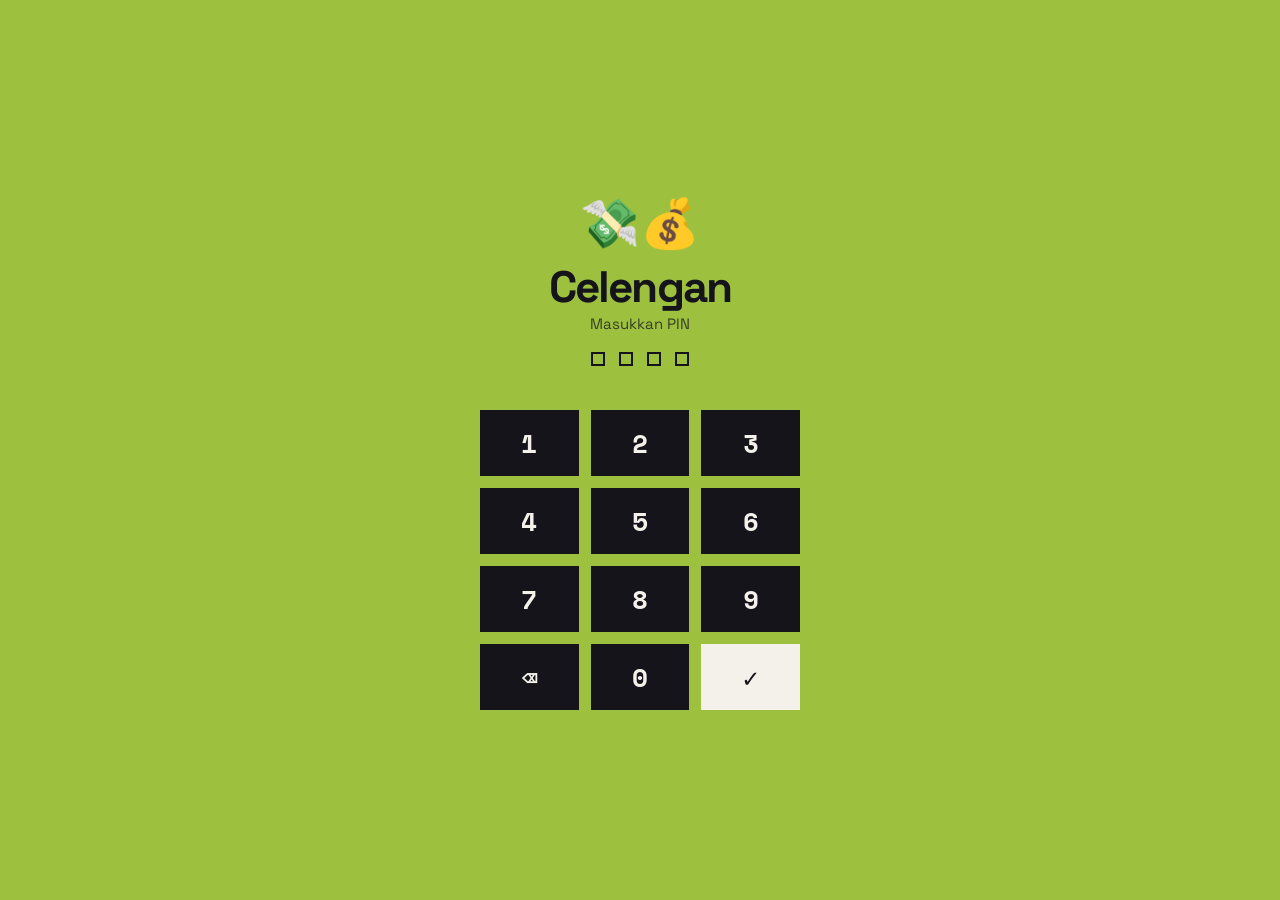
==== index.html @ 669977cd "Update API URL in index.html" ====
<!DOCTYPE html>
<html lang="id">
<head>
<meta charset="utf-8">
<meta name="viewport" content="width=device-width,initial-scale=1,viewport-fit=cover">
<meta name="theme-color" content="#9dc03f">
<meta name="mobile-web-app-capable" content="yes">
<meta name="apple-mobile-web-app-capable" content="yes">
<meta name="apple-mobile-web-app-status-bar-style" content="black">
<meta name="apple-mobile-web-app-title" content="Celengan">
<link rel="manifest" href="manifest.json">
<link rel="icon" href="icon-192.png">
<link rel="apple-touch-icon" href="icon-192.png">
<title>Celengan</title>
<style>
:root{--bg:#000;--c:#1c1c1e;--c2:#2c2c2e;--g:#0bc78d;--gd:#06935f;--y:#ffd60a;--t:#f5f5f7;--m:#98989f;--r:#ff453a;--l:#2c2c2e;color-scheme:dark;--ease:cubic-bezier(.32,.72,0,1);--spring:cubic-bezier(.34,1.56,.64,1)}
*{box-sizing:border-box;-webkit-tap-highlight-color:transparent}[hidden]{display:none!important}
html{-webkit-text-size-adjust:100%}
body{margin:0;background:radial-gradient(120% 50% at 50% -8%,#0d2a23 0,#000 62%) fixed,#000;color:var(--t);font:15px/1.4 -apple-system,BlinkMacSystemFont,"SF Pro Text",system-ui,sans-serif;font-variant-numeric:tabular-nums;-webkit-font-smoothing:antialiased;padding-bottom:calc(90px + env(safe-area-inset-bottom));overscroll-behavior-y:none}
button,select,input{touch-action:manipulation}
.w{max-width:520px;margin:auto;padding:16px;padding-top:calc(16px + env(safe-area-inset-top))}
h1{font-size:34px;font-weight:800;letter-spacing:-.02em;margin:2px 0 12px}h3{margin:18px 0 10px}
.mt{color:var(--m)}.in{color:var(--g)}.out{color:var(--r)}.warn{color:var(--y)}
.rw{display:flex;justify-content:space-between;align-items:center;gap:10px}
.chips{display:flex;gap:10px;overflow-x:auto;margin:0 -16px 14px;padding:0 16px;scrollbar-width:none}
.chips::-webkit-scrollbar{display:none}
.chip{flex:none;background:var(--c);color:var(--m);border-radius:99px;padding:8px 16px;border:0;font:inherit;font-size:14px;min-height:40px}
.chip.on{background:var(--g);color:#fff;font-weight:700}
.hero{background:linear-gradient(145deg,#12d9a0,#079a73 55%,#056a52);border-radius:28px;padding:22px;margin-bottom:14px;box-shadow:0 14px 32px #0bc78d30,inset 0 1px 0 #ffffff40;position:relative;overflow:hidden}
.hero:before{content:"";position:absolute;right:-50px;top:-70px;width:200px;height:200px;border-radius:50%;background:#ffffff1c}
.hero>*{position:relative}
.hero small{opacity:.85}.big{font-size:clamp(26px,8vw,36px);letter-spacing:-.02em;font-weight:800;margin:4px 0 16px;display:flex;justify-content:space-between;align-items:center;gap:8px;min-width:0}
.eye{background:#ffffff26;border:0;border-radius:12px;padding:6px 10px;font-size:16px;min-height:36px}
.pp{display:flex;gap:10px}.pp div{flex:1;background:#00000028;-webkit-backdrop-filter:blur(8px);backdrop-filter:blur(8px);border-radius:18px;padding:12px}.pp b{display:block;font-size:17px}.pp small{font-weight:600}
.card{background:var(--c);border-radius:22px;padding:16px;margin-bottom:14px;box-shadow:inset 0 1px 0 #ffffff0d}
.empty{text-align:center;padding:36px 16px}
.day{color:var(--m);font-size:12px;font-weight:600;text-transform:uppercase;letter-spacing:.06em;margin:22px 6px 8px}
.it{display:flex;align-items:center;gap:12px;padding:10px 0}
.it .g{flex:1;min-width:0}.it small{color:var(--m);display:block}
.it small.in{color:var(--g)}.it small.out{color:var(--r)}.it small.warn{color:var(--y)}
.ic{width:40px;height:40px;border-radius:12px;display:grid;place-items:center;font-size:20px;flex:none;object-fit:cover;font-weight:700}
.pie{width:180px;height:180px;border-radius:50%;margin:16px auto;position:relative}
.pie:after{content:"";position:absolute;inset:36px;background:var(--c);border-radius:50%}
.dot{width:12px;height:12px;border-radius:4px;flex:none}
.bars{display:flex;gap:8px;height:120px;margin-top:12px}
.bars div{flex:1;height:100%;display:flex;flex-direction:column;justify-content:flex-end;align-items:center}
.bars i{width:100%;background:var(--r);border-radius:8px 8px 3px 3px;min-height:3px}.bars small{color:var(--m);font-size:11px;margin-top:4px}
nav{position:fixed;bottom:0;left:0;right:0;width:100%;background:#1c1c1ecc;-webkit-backdrop-filter:saturate(180%) blur(24px);backdrop-filter:saturate(180%) blur(24px);display:flex;gap:4px;padding:8px max(8px,env(safe-area-inset-right)) calc(8px + env(safe-area-inset-bottom)) max(8px,env(safe-area-inset-left));border-top:.5px solid #ffffff1f;z-index:5}
nav button{flex:1;min-width:0;background:none;border:0;color:var(--m);padding:8px 0;font:inherit;font-size:10.5px;font-weight:500;border-radius:14px;min-height:48px}
nav span{display:block;font-size:20px}nav .on{color:var(--g);font-weight:700}
.fab{position:fixed;right:18px;bottom:calc(92px + env(safe-area-inset-bottom));width:58px;height:58px;border-radius:50%;border:0;background:linear-gradient(145deg,#12d9a0,#0bc78d);color:#fff;font-size:34px;font-weight:300;box-shadow:0 10px 24px #0bc78d55;z-index:4}
.md{position:fixed;inset:0;background:var(--bg);z-index:9;overflow:auto;overscroll-behavior:contain;transform:translateY(100%);visibility:hidden;transition:transform .38s var(--ease),visibility 0s linear .38s}.md.o{transform:none;visibility:visible;transition:transform .38s var(--ease),visibility 0s}
#mb{width:100%;max-width:520px;margin:auto;padding-bottom:calc(30px + env(safe-area-inset-bottom))}
.mh{background:linear-gradient(160deg,#12d9a0,#079a73 60%,#056a52);border-radius:0 0 28px 28px;padding:calc(14px + env(safe-area-inset-top)) 16px 18px;color:#fff}
.mh .tt{font-size:18px;font-weight:700}.mh .x{color:#fff;font-size:22px}
.seg{display:flex;background:#00000040;border-radius:12px;padding:3px;margin:12px 0}
.seg button{flex:1;border:0;background:none;color:#ffffffcc;padding:8px 4px;border-radius:10px;font:inherit;font-size:14px;min-height:38px}.seg .on{background:#fff;color:#067a5b;font-weight:700;box-shadow:0 2px 6px #0003}
.amt{width:100%;background:none;border:0;color:#fff;font-size:40px;font-weight:700;outline:0;padding:0}.amt::placeholder{color:#ffffff80}
.fr{display:flex;align-items:center;justify-content:space-between;gap:12px;padding:14px 0;border-bottom:.5px solid #ffffff1f;min-height:52px}.fr>span{color:var(--m)}
.fr select,.fr input{background:none;border:0;color:var(--t);font:inherit;font-size:16px;text-align:right;max-width:68%;min-width:0;outline:0}
.fr select option,.fr select optgroup{background:var(--c);color:var(--t)}
.lb{color:var(--m);margin:16px 0 8px}
.cg{display:flex;flex-wrap:wrap;gap:8px}
.ch{background:var(--c2);color:var(--t);border:1.5px solid transparent;border-radius:14px;padding:9px 12px;font:inherit;min-height:44px}.ch.on{border-color:var(--g);color:var(--g)}
.sv{width:100%;margin-top:24px;background:linear-gradient(145deg,#12d9a0,#0bc78d);color:#fff;border:0;border-radius:14px;padding:15px;font:inherit;font-weight:700;min-height:50px;box-shadow:0 6px 16px #0bc78d33}
.sv:disabled{opacity:.6}
.x{background:none;border:0;color:var(--r);font:inherit;padding:6px;min-height:36px}
.stk{display:flex;height:8px;border-radius:99px;overflow:hidden;background:var(--c2);margin:10px 0}.stk i{display:block;height:100%}
button:focus-visible,select:focus-visible,input:focus-visible{outline:2px solid var(--g);outline-offset:2px}
.sw{position:relative;width:48px;height:28px;flex:none;display:inline-block}
.sw input{position:absolute;inset:-8px;opacity:0;width:calc(100% + 16px);height:calc(100% + 16px);margin:0;z-index:1;cursor:pointer;max-width:none}
.sw i{position:absolute;inset:0;background:#4a4a4a;border-radius:99px;transition:.2s}
.sw i:after{content:"";position:absolute;left:3px;top:3px;width:22px;height:22px;border-radius:50%;background:#fff;transition:.2s}
.sw input:checked+i{background:#34c759}.sw input:checked+i:after{transform:translateX(20px)}
.lk{position:fixed;inset:0;background:var(--bg);z-index:20;display:flex;align-items:center;justify-content:center;padding:calc(20px + env(safe-area-inset-top)) 20px calc(20px + env(safe-area-inset-bottom));overflow:auto}
.lkb{width:100%;max-width:320px;text-align:center}
.lkb h1{margin:8px 0 4px}.lkb .lg{font-size:48px}
.dots{display:flex;gap:14px;justify-content:center;margin:18px 0 8px;height:16px}
.dots i{width:14px;height:14px;border-radius:50%;border:2px solid var(--m)}.dots i.f{background:var(--g);border-color:var(--g)}
.kp{display:grid;grid-template-columns:repeat(3,1fr);gap:12px;margin-top:12px}
.kp button{height:66px;border-radius:22px;border:0;background:var(--c2);color:var(--t);font:inherit;font-size:26px;font-weight:600}
.kp button:active{background:var(--gd)}.kp .ok{background:var(--g);color:#fff}
/* animasi ala iOS */
button,.chip,.ch,.sv,.x{transition:transform .2s var(--ease),opacity .2s,background-color .25s,color .25s,border-color .25s}
button:active{transform:scale(.95);opacity:.8}
.sv:active{transform:scale(.98)}
.fab{transition:transform .35s var(--spring),opacity .25s}
.fab:active{transform:scale(.88);opacity:1}
.fab.h{transform:scale(.3);opacity:0;pointer-events:none}
.it[onclick]{transition:opacity .15s}.it[onclick]:active{opacity:.5}
.card[onclick]{transition:transform .2s var(--ease),background-color .2s}.card[onclick]:active{transform:scale(.985);background:#2a2a2c}
nav button span{transition:transform .35s var(--spring)}
nav .on span{transform:translateY(-2px) scale(1.18)}
nav:not([hidden]){animation:navin .45s var(--ease)}
.sw i,.sw i:after{transition:background-color .25s,transform .3s var(--spring)}
@keyframes inF{from{opacity:0;transform:translateX(30px)}}
@keyframes inB{from{opacity:0;transform:translateX(-30px)}}
@keyframes inU{from{opacity:0;transform:translateY(12px)}}
@keyframes grow{from{transform:scaleX(0)}}
@keyframes growY{from{transform:scaleY(0)}}
@keyframes navin{from{transform:translateY(100%)}}
@keyframes fade{from{opacity:0}}
@keyframes pop{0%{transform:scale(.4)}60%{transform:scale(1.35)}100%{transform:scale(1)}}
@keyframes shake{20%,60%{transform:translateX(-9px)}40%,80%{transform:translateX(9px)}}
@keyframes spin{to{transform:rotate(360deg)}}
#ap.f{animation:inF .4s var(--ease)}
#ap.b{animation:inB .4s var(--ease)}
#ap.enter>*{animation:inU .45s var(--ease) both}
#ap.enter>*:nth-child(2){animation-delay:.04s}#ap.enter>*:nth-child(3){animation-delay:.08s}#ap.enter>*:nth-child(4){animation-delay:.12s}
#ap.enter>*:nth-child(5){animation-delay:.16s}#ap.enter>*:nth-child(n+6){animation-delay:.2s}
#ap.enter .stk i{transform-origin:left;animation:grow .7s var(--ease) .15s both}
#ap.enter .bars i{transform-origin:bottom;animation:growY .7s var(--ease) .15s both}
.lk:not([hidden]){animation:fade .25s}
.dots i{transition:background-color .15s,border-color .15s}
.dots i.n{animation:pop .25s var(--spring)}
.dots.sh{animation:shake .4s}
/* pengaturan ala iOS */
.nb{margin:0 0 2px}
.bk{background:none;border:0;color:var(--g);font:inherit;font-size:17px;padding:8px 6px 8px 0;min-height:40px}
.gl{color:var(--m);font-size:13px;text-transform:uppercase;letter-spacing:.04em;margin:18px 4px 8px}
.grp{background:var(--c);border-radius:22px;overflow:hidden}
.grp>.it{padding:12px 14px}.grp>.it+.it{border-top:.5px solid #ffffff1a}
.row2{display:flex;align-items:center;gap:12px;padding:12px 14px;transition:background-color .2s}
.row2+.row2{border-top:.5px solid #ffffff1a}
.row2:active{background:var(--c2)}
.row2 .g{flex:1;min-width:0}
.chev{color:var(--m);font-size:22px;line-height:1}
/* popup mini sukses / gagal */
.ts{position:fixed;top:calc(10px + env(safe-area-inset-top));left:50%;z-index:30;max-width:min(92vw,420px);display:flex;align-items:center;gap:8px;background:#2c2c2ee8;-webkit-backdrop-filter:blur(20px);backdrop-filter:blur(20px);border:.5px solid #ffffff24;border-radius:99px;padding:10px 18px;font-size:14px;font-weight:600;box-shadow:0 10px 30px #0009;transform:translate(-50%,-160%);opacity:0;pointer-events:none;transition:transform .45s var(--spring),opacity .25s}
.ts.on{transform:translate(-50%,0);opacity:1}
.ts.ok{color:var(--g)}.ts.bad{color:var(--r);border-radius:18px}
.sp{display:inline-block;flex:none;width:14px;height:14px;border:2px solid #ffffff44;border-top-color:var(--g);border-radius:50%;animation:spin .7s linear infinite}
/* tata letak */
#ap{width:100%;min-width:0;color:var(--t)}
#ap>*{min-width:0}
.card,.hero,.grp{overflow-wrap:anywhere}
.it .g,.row2 .g{overflow-wrap:anywhere;word-break:break-word}
.chips{overscroll-behavior-x:contain;-webkit-overflow-scrolling:touch}
@media (max-width:360px){
  .w{padding-left:12px;padding-right:12px}
  .chips{margin-left:-12px;margin-right:-12px;padding-left:12px;padding-right:12px}
  h1{font-size:28px}
  .hero{padding:18px}
  .pp{gap:8px}.pp div{padding:10px}.pp b{font-size:15px}
  .chip{padding:8px 14px}
  nav{gap:2px}nav span{font-size:18px}
  .fr{gap:8px}.fr select,.fr input{max-width:64%;font-size:15px}
  .amt{font-size:34px}
}
/* iPad portrait */
@media (min-width:700px){
  .w,#mb{max-width:640px}
  .md{background:#0009;-webkit-backdrop-filter:blur(4px);backdrop-filter:blur(4px)}
  #mb{background:var(--bg);margin:5vh auto;border-radius:28px;overflow:hidden;box-shadow:0 0 40px #0008}
  .mh{border-radius:0}
  nav{left:0;right:0;margin:0 auto;bottom:calc(12px + env(safe-area-inset-bottom));width:min(calc(100% - 48px),480px);border-radius:26px;border:.5px solid #ffffff24}
  .fab{bottom:calc(104px + env(safe-area-inset-bottom));right:max(18px,calc((100vw - 640px)/2 + 18px))}
  body{padding-bottom:calc(130px + env(safe-area-inset-bottom))}
}
/* iPad landscape / layar lebar: tab bar jadi sidebar */
@media (min-width:1024px){
  body{padding-left:108px;padding-bottom:40px}
  nav{top:0;bottom:0;left:0;right:auto;margin:0;width:108px;flex-direction:column;justify-content:center;gap:10px;padding:20px 10px;border-radius:0;border:0;border-right:.5px solid #ffffff1f}
  nav button{flex:none;min-height:68px}
  .w,#mb{max-width:720px}
  .fab{bottom:32px;right:max(24px,calc((100vw - 108px - 720px)/2 + 18px))}
}
@media (prefers-reduced-motion:reduce){*,*:before,*:after{animation:none!important;transition:none!important}}
</style>
  <link rel="preconnect" href="https://fonts.googleapis.com"><link rel="preconnect" href="https://fonts.gstatic.com" crossorigin>
<link href="https://fonts.googleapis.com/css2?family=Space+Grotesk:wght@400;500;700&family=Space+Mono:wght@400;700&display=swap" rel="stylesheet">
<link rel="stylesheet" href="tema.css">
<script>try{document.documentElement.dataset.tema=localStorage.getItem('tema')||'hijau'}catch(e){}</script>
</head>
<body>
<div id="ap" class="w"></div>
<nav id="nv" hidden></nav>
<button class="fab h" id="fab" aria-label="Tambah">+</button>
<div class="md" id="md"><div id="mb"></div></div>
<div class="lk" id="lk" hidden></div>
<div class="ts" id="ts" role="status" aria-live="polite"></div>

<script>
// URL Web App Apps Script (berakhiran /exec). Ganti jika Anda deploy ulang dengan URL baru.
const API='https://script.google.com/macros/s/AKfycbxnOw6euHniwsHgmVib1JwwpNLsn_iG1MLH-W50edJwRd_hFfbE9b5_odNQ99w45LxQ/exec';

const $=s=>document.querySelector(s);
const esc=s=>String(s??'').replace(/[&<>"']/g,c=>({'&':'&amp;','<':'&lt;','>':'&gt;','"':'&quot;',"'":'&#39;'}[c]));
const rp=n=>(n<0?'-':'')+'Rp'+Math.abs(Math.round(n)).toLocaleString('id-ID');
const BL=['Jan','Feb','Mar','Apr','Mei','Jun','Jul','Agu','Sep','Okt','Nov','Des'];
const COL=['#f59e0b','#eab308','#22c55e','#14b8a6','#ec4899','#a855f7','#3b82f6','#ef4444'];
const ICO=[[/makan|food|minum/i,'🍔'],[/transport|bensin|ojek/i,'🚌'],[/grocer|harian/i,'🛒'],[/tagih|bill|listrik|pulsa/i,'🧾'],
  [/hibur|entertain|game/i,'🎬'],[/keluarga|family/i,'👨‍👩‍👧'],[/shop|belanja/i,'🛍️'],[/gaji|salary/i,'💼'],[/bonus|hadiah/i,'🎁']];
const kcol=n=>COL[[...String(n)].reduce((a,c)=>a+c.charCodeAt(0),0)%8];
const emj=n=>(ICO.find(([r])=>r.test(n))||[0,'🏷️'])[1];
const ic=c=>`<div class="ic" style="background:${kcol(c.id||c.nama)}33">${esc(c.ikon||emj(c.nama))}</div>`;
const lgo=b=>b.logo?`<img class="ic" src="${esc(b.logo)}" alt="">`:`<div class="ic" style="background:${kcol(b.id||b.nama)}33;color:${kcol(b.id||b.nama)}">${esc(String(b.nama||'?')[0])}</div>`;
const today=()=>new Date().toLocaleDateString('sv');
const nowT=()=>new Date().toTimeString().slice(0,5);
const sw=(on,h)=>`<label class="sw" onclick="event.stopPropagation()"><input type="checkbox" ${on?'checked':''} onchange="${h}"><i></i></label>`;
const EMPTY={banks:[],cats:[],trx:[],ang:[],aset:[],utang:[],rutin:[],target:[],riw:[]};

  const TEMA={hijau:['Hijau','#9dc03f'],biru:['Biru','#5b96ea'],oranye:['Oranye','#f4694b'],kuning:['Kuning','#f2b233'],pink:['Pink','#f58ac0'],ungu:['Ungu','#a58bf0'],tosca:['Tosca','#3fd0c0'],merah:['Merah','#e8453c'],krem:['Krem','#e6dfc8']};
let tema='hijau';try{tema=localStorage.getItem('tema')||'hijau'}catch(e){}
function setTema(k,x){
  if(!TEMA[k])k='hijau';tema=k;document.documentElement.dataset.tema=k;
  const m=document.querySelector('meta[name=theme-color]');if(m)m.content=TEMA[k][1];
  try{localStorage.setItem('tema',k)}catch(e){}
  if(!x)draw();
}
setTema(tema,1);
const mi=b=>b.logo?`<img class="mi" src="${esc(b.logo)}" alt="">`:`<i class="mi" style="background:${kcol(b.id||b.nama)}">${esc(String(b.nama||'?')[0])}</i>`;
const bm=i=>{const a=isA(i),o=a?S.aset.find(x=>x.id==String(i).slice(2)):S.banks.find(x=>x.id==i);
  return `<span class="bm">${o?mi(o):''}${esc(o?o.nama:a?'(aset dihapus)':'(dompet dihapus)')}</span>`};
function pick(w,k,as){
  const O=w=='F'?F:R,
    li=(v,o)=>`<button class="po ${O[k]==v?'on':''}" onclick="pset('${w}','${k}','${v}')">${mi(o)}<span class="g">${esc(o.nama)}</span><small>${rp(o.saldo??o.nilai)}</small></button>`;
  const d=document.createElement('div');d.className='pl';d.id='pl';
  d.onclick=e=>{if(e.target==d)d.remove()};
  d.innerHTML=`<div class="plb"><p class="gl">Dompet</p>${S.banks.map(b=>li(b.id,b)).join('')}`+
    (as&&S.aset.length?`<p class="gl">Aset / investasi</p>${S.aset.map(a=>li('a:'+a.id,a)).join('')}`:'')+`</div>`;
  document.body.appendChild(d);
}
function pset(w,k,v){(w=='F'?F:R)[k]=v;$('#pl').remove();w=='F'?fr():rr()}

let S={...EMPTY},tab='trx',sub='bersih',pg='',ym=today().slice(0,7),hide=false,F={},R={},LG,LGP,PIN='',pb='',busy=false,hid=0;
try{PIN=sessionStorage.getItem('pin')||''}catch(e){}
const bn=i=>(S.banks.find(b=>b.id==i)||{nama:'(dompet dihapus)'}).nama;
const isA=i=>String(i).startsWith('a:');   // tujuan transfer berupa aset: "a:<id aset>"
const bn2=i=>isA(i)?(S.aset.find(a=>a.id==String(i).slice(2))||{nama:'(aset dihapus)'}).nama:bn(i);
const mt=()=>S.trx.filter(t=>String(t.tanggal).startsWith(ym));
const sum=(l,tp)=>l.filter(t=>t.tipe==tp&&t.kategori!='adj').reduce((a,t)=>a+Number(t.jumlah),0)+(tp=='keluar'?l.filter(t=>t.tipe=='transfer').reduce((a,t)=>a+Number(t.biaya||0),0):0);
const bTot=()=>S.banks.reduce((a,b)=>a+Number(b.saldo),0);
const aTot=()=>S.aset.filter(a=>a.aktif!==false).reduce((a,x)=>a+Number(x.nilai),0);
const adj=(id,v)=>{const b=S.banks.find(x=>x.id==id);if(b)b.saldo=Number(b.saldo)+v};
const adjA=(id,v)=>{const a=S.aset.find(x=>x.id==String(id).slice(2));if(a)a.nilai=Number(a.nilai)+v};
function applyTrx(t,s){   // sama dengan Code.gs: dipakai untuk update lokal instan
  const j=Number(t.jumlah)*s,f=Number(t.biaya||0)*s;
  if(t.tipe=='masuk')adj(t.bank,j);else if(t.tipe=='keluar')adj(t.bank,-j);
  else{adj(t.bank,-j-f);isA(t.bank2)?adjA(t.bank2,j):adj(t.bank2,j)}
}
const total=()=>bTot();   // total saldo = dompet saja; aset (investasi) hanya masuk nilai bersih

/* ---------- API & kunci PIN ---------- */
async function api(a,d={},keep){
  const r=await fetch(API,{method:'POST',body:JSON.stringify({a,pin:PIN,...d})});
  const j=await r.json();
  if(j.err){const e=Error(j.err);e.auth=!!j.auth;throw e}
  if(!Array.isArray(j.rutin))throw Error('Code.gs di Apps Script masih versi lama. Tempel Code.gs terbaru, lalu Deploy, Manage deployments, Edit, New version');
  if(PIN&&!(keep&&Q.length))S={...EMPTY,...j};return j.r;
}
function fail(e){if(e.auth)lock(e.message);else alert(e.message)}

/* ---------- antrean latar belakang: simpan ke Sheet tetap jalan walau pindah menu ---------- */
let Q=[],qb=false,qf=false,tt;
const SP='<i class="sp"></i>';
function toast(h,c,ms){const t=$('#ts');clearTimeout(tt);t.className='ts on '+(c||'');t.innerHTML=h;if(ms)tt=setTimeout(()=>t.classList.remove('on'),ms)}
function run(a,d,btn,local){closeM();bg(a,d,local)}
function bg(a,d,local){
  if(local)local();
  Q.push({a,d});draw();
  if(!qf)toast(SP+'Menyimpan'+(Q.length>1?' ('+Q.length+')':'')+'…','');
  pump();
}
async function pump(){
  if(qb)return;qb=true;
  while(Q.length){
    const j=Q.shift();
    try{await api(j.a,j.d,true);if(!qf)Q.length?toast(SP+'Menyimpan…',''):toast('✓ Tersimpan','ok',2200)}
    catch(e){
      if(e.auth){Q=[];qb=false;qf=false;$('#ts').classList.remove('on');return lock(e.message)}
      qf=true;toast('✕ Gagal menyimpan: '+esc(e.message),'bad',6000);
    }
  }
  qb=false;if(!PIN)return;
  if(qf){qf=false;try{await api('getAll')}catch(e){}}   // gagal: ambil ulang data asli dari Sheet
  draw();
}
addEventListener('beforeunload',e=>{if(Q.length||qb){e.preventDefault();e.returnValue=''}});
function delTrx(id){
  if(!confirm('Hapus transaksi ini? Saldo akan dikembalikan.'))return;
  run('delTrx',{id},0,()=>{const t=S.trx.find(x=>x.id==id);if(t){applyTrx(t,-1);S.trx=S.trx.filter(x=>x!=t)}});
}

async function init(){
  if(!PIN)return lockUI();
 $('#ap').innerHTML='<div class="ld"><b>Memuat data…</b><iframe src="https://giphy.com/embed/4E4KqxulO9JtRF8s6T" frameborder="0" allowfullscreen></iframe><a href="https://giphy.com/gifs/cat-loading-mimibarbar-4E4KqxulO9JtRF8s6T" target="_blank" rel="noopener">via GIPHY</a></div>';
  try{await api('getAll');draw('x')}
  catch(e){
    if(e.auth)return lock(e.message);
    $('#ap').innerHTML=`<div class="card"><b class="out">Gagal memuat data</b><p class="mt">${esc(e.message)}. Pastikan URL API di index.html benar dan Web App di-deploy dengan akses Anyone.</p>
      <button class="sv" style="margin-top:8px" onclick="init()">Coba lagi</button></div>`;
  }
}
function lock(msg=''){
  Q=[];PIN='';pb='';try{sessionStorage.removeItem('pin')}catch(e){}
  S={...EMPTY};closeM();$('#ap').innerHTML='';$('#nv').hidden=true;$('#fab').classList.add('h');lockUI(msg);
}
function lockUI(msg='',bad=true){
  $('#lk').hidden=false;
  const keys=[1,2,3,4,5,6,7,8,9,'<',0,'ok'];
  $('#lk').innerHTML=`<div class="lkb"><div class="lg">💸💰</div><h1>Celengan</h1><p class="mt" style="margin:0">Masukkan PIN</p>
    <div class="dots ${msg&&bad?'sh':''}">${[...Array(Math.max(4,pb.length))].map((_,i)=>`<i class="${i<pb.length?'f':''} ${i==pb.length-1?'n':''}"></i>`).join('')}</div>
    <p class="${bad?'out':'mt'}" style="min-height:22px;margin:6px 0">${esc(msg)}</p>
    <div class="kp">${keys.map(k=>`<button class="${k=='ok'?'ok':''}" onclick="kp('${k}')" aria-label="${k=='<'?'Hapus':k=='ok'?'Masuk':k}">${k=='<'?'⌫':k=='ok'?'✓':k}</button>`).join('')}</div></div>`;
}
function kp(k){
  if(busy)return;
  if(k=='ok')return submitPin();
  if(k=='<')pb=pb.slice(0,-1);else if(pb.length<8)pb+=k;
  lockUI();
}
async function submitPin(){
  if(!pb||busy)return;
  busy=true;PIN=pb;lockUI('Memeriksa…',false);
  try{await api('login');try{sessionStorage.setItem('pin',PIN)}catch(e){}pb='';$('#lk').hidden=true;draw('x')}
  catch(e){PIN='';pb='';lockUI(e.auth?e.message:'Gagal terhubung: '+e.message)}
  busy=false;
}
addEventListener('keydown',e=>{
  if($('#lk').hidden)return;
  if(/^\d$/.test(e.key))kp(e.key);else if(e.key=='Backspace')kp('<');else if(e.key=='Enter')kp('ok');
});
document.addEventListener('visibilitychange',()=>{ // kunci otomatis setelah 3 menit di latar belakang
  if(document.hidden)hid=Date.now();else if(PIN&&hid&&Date.now()-hid>180000&&!Q.length&&!qb)lock();
});

/* ---------- komponen ---------- */
function chips(){
  const n=new Date(),a=[];
  for(let i=11;i>=0;i--)a.push(new Date(n.getFullYear(),n.getMonth()-i,1));
  return `<div class="chips">${a.map(d=>{const k=d.getFullYear()+'-'+String(d.getMonth()+1).padStart(2,'0');
    return `<button class="chip ${k==ym?'on':''}" onclick="ym='${k}';draw()">${BL[d.getMonth()]} ${d.getFullYear()}</button>`}).join('')}</div>`;
}
const row=t=>{
  const k=S.cats.find(c=>c.id==t.kategori),tr=t.tipe=='transfer',m=t.tipe=='masuk';
  return `<div class="it" onclick="trxForm('${t.id}')">
    ${tr?'<div class="ic" style="background:#ffffff1f">🔁</div>':t.kategori=='adj'?'<div class="ic" style="background:#ffffff1f">⚖️</div>':ic(k||{nama:'?'})}
    <div class="g"><b>${tr?bm(t.bank)+' → '+bm(t.bank2):esc(k?k.nama:t.kategori=='adj'?'Penyesuaian saldo':'Tanpa kategori')}</b>
    <small>${t.jam?esc(t.jam)+' · ':''}${tr?'Transfer'+(t.biaya>0?' · admin '+rp(t.biaya):''):bm(t.bank)}${t.catatan?' · '+esc(t.catatan):''}</small></div>
    <b class="${m?'in':tr?'':'out'}">${m?'+':tr?'':'-'}${rp(t.jumlah)}</b></div>`;
};
const donut=(l,tipe,judul)=>{
  const m={};
  l.filter(t=>t.tipe==tipe&&t.kategori!='adj').forEach(t=>{const c=S.cats.find(c=>c.id==t.kategori)||{id:'?',nama:'Tanpa kategori'};
    (m[c.id]=m[c.id]||{c,v:0}).v+=Number(t.jumlah)});
  if(tipe=='keluar')l.filter(t=>t.tipe=='transfer'&&t.biaya>0).forEach(t=>{(m.fee=m.fee||{c:{id:'fee',nama:'Biaya admin'},v:0}).v+=Number(t.biaya)});
  const e=Object.values(m).sort((a,b)=>b.v-a.v),tot=e.reduce((a,x)=>a+x.v,0);let cu=0;
  const g=e.map(({c,v})=>{const s=cu;cu+=v/tot*100;return `${kcol(c.id)} ${s}% ${cu}%`}).join(',');
  return `<div class="card"><div class="rw"><b>${judul}</b><b>${rp(tot)}</b></div>
    ${tot?`<div class="pie" style="background:conic-gradient(${g})"></div>`:'<p class="mt" style="text-align:center;padding:24px 0">Tidak ada data bulan ini</p>'}
    ${e.map(({c,v})=>`<div class="it"><span class="dot" style="background:${kcol(c.id)}"></span><span class="g">${esc(c.nama)}</span><span>${Math.round(v/tot*100)}%</span><b>${rp(v)}</b></div>`).join('')}</div>`;
};

const V={
  trx(){
    const l=mt(),h=x=>hide?'Rp •••••':rp(x);
    return '<h1>Transaksi</h1>'+chips()+`<div class="hero"><small>Total saldo</small>
      <div class="big">${h(total())}<button class="eye" onclick="hide=!hide;draw()" aria-label="Tampilkan atau sembunyikan saldo">${hide?'🙈':'👁'}</button></div>
      <div class="pp"><div><small>↓ Pemasukan</small><b>${h(sum(l,'masuk'))}</b></div><div><small>↑ Pengeluaran</small><b>${h(sum(l,'keluar'))}</b></div></div></div>
      <div class="card"><input class="srch" placeholder="Cari catatan atau kategori…" value="${esc(Fq.q)}" oninput="Fq.q=this.value;tl()">
      <div class="rw" style="margin-top:8px"><select class="srch" onchange="Fq.k=this.value;tl()"><option value="">Semua kategori</option>${S.cats.map(c=>`<option value="${c.id}" ${c.id==Fq.k?'selected':''}>${esc(c.nama)} (${c.tipe=='masuk'?'masuk':'keluar'})</option>`).join('')}</select>
      <select class="srch" onchange="Fq.b=this.value;tl()"><option value="">Semua dompet</option>${S.banks.map(b=>`<option value="${b.id}" ${b.id==Fq.b?'selected':''}>${esc(b.nama)}</option>`).join('')}</select></div></div><div id="tl">${trxList()}</div>`;
  },
  ring(){
    const l=mt(),tr=[...Array(6)].map((_,i)=>{
      const d=new Date(+ym.slice(0,4),+ym.slice(5)-1-(5-i),1),k=d.getFullYear()+'-'+String(d.getMonth()+1).padStart(2,'0');
      return [BL[d.getMonth()],sum(S.trx.filter(t=>String(t.tanggal).startsWith(k)),'keluar')];
    }),mx=Math.max(...tr.map(x=>x[1]),1);
    return `<h1>Ringkasan</h1>`+chips()+
      `<div class="card"><div class="rw"><b>Tren pengeluaran</b><small class="mt">6 bulan terakhir</small></div>
      <div class="bars">${tr.map(([m,v])=>`<div><i style="height:${v/mx*100}%"></i><small>${m}</small></div>`).join('')}</div></div>`+
      donut(l,'keluar','Pengeluaran')+donut(l,'masuk','Pemasukan');
  },
  dash(){
    const l=mt().filter(t=>t.tipe=='keluar'),sp=k=>l.filter(t=>t.kategori==k).reduce((a,t)=>a+Number(t.jumlah),0),
      A=S.ang.filter(a=>S.cats.find(c=>c.id==a.kategori)),tb=A.reduce((a,x)=>a+Number(x.jumlah),0),ts=A.reduce((a,x)=>a+sp(x.kategori),0),
      cur=ym==today().slice(0,7),hl=new Date(+ym.slice(0,4),+ym.slice(5),0).getDate()-new Date().getDate(),
      st=(s,b)=>s>b?'over':s>=b*.8?'warn':'ok',   // 80% ke atas = kuning, lewat 100% = merah
      CL={over:'var(--r)',warn:'var(--y)',ok:'var(--g)'},
      bar=(p,s)=>`<div class="stk"><i style="width:${Math.min(p,100)}%;background:${CL[s]}"></i></div>`,
      ts_=st(ts,tb),tp=Math.round(ts/(tb||1)*100);
    return '<h1>Anggaran</h1>'+chips()+ringk()+`<div class="card"><div class="rw"><b>Ringkasan</b><button class="x" style="color:var(--g)" onclick="angForm()">Atur</button></div>`+
      (A.length?`${cur?`<small class="mt">${hl} hari tersisa</small>`:''}
      <div class="rw" style="margin-top:10px"><div><small class="mt">Terpakai sejauh ini</small><b style="display:block;font-size:20px">${rp(ts)}</b></div><div style="text-align:right"><small class="mt">Total anggaran</small><b style="display:block;font-size:20px">${rp(tb)}</b></div></div>
      ${bar(ts/tb*100,ts_)}<p class="${ts_=='over'?'out':ts_=='warn'?'warn':''}">${ts_=='over'?`Melebihi anggaran ${rp(ts-tb)}.`:ts_=='warn'?`Hati-hati, ${tp}% sudah terpakai. Sisa <b>${rp(tb-ts)}</b>.`:`Bagus! Anda memiliki <b class="in">${rp(tb-ts)}</b> tersisa.`}</p>
      ${A.map(a=>{const c=S.cats.find(x=>x.id==a.kategori),s=sp(a.kategori),q=st(s,a.jumlah),p=Math.round(s/a.jumlah*100);
        return `<div class="it" style="align-items:flex-start" onclick="angForm('${a.kategori}')">${ic(c)}<div class="g"><b>${esc(c.nama)}</b>
          <small class="${q=='over'?'out':q=='warn'?'warn':'in'}">${q=='over'?'Melebihi '+rp(s-a.jumlah):q=='warn'?'⚠ '+p+'% terpakai, sisa '+rp(a.jumlah-s):rp(a.jumlah-s)+' tersisa'}</small>${bar(p,q)}</div>
          <div style="text-align:right"><b>${rp(s)}</b><small>dari ${rp(a.jumlah)}</small></div></div>`}).join('')}`
      :'<p class="mt">Belum ada anggaran. Tekan Atur untuk menetapkan batas per kategori.</p>')+`</div>`;
  },
  bersih(){
    const sb=bTot(),sa=aTot(),off=S.aset.filter(a=>a.aktif===false).reduce((a,x)=>a+Number(x.nilai),0),
      su=t=>S.utang.filter(u=>u.tipe==t).reduce((a,u)=>a+Number(u.sisa),0),
      pj=su('pinjam'),bg=su('beri'),nb=sb+sa+bg-pj,d=(sb+sa+pj)||1;
    return `<div class="hero"><small>Nilai bersih</small><div class="big">${rp(nb)}</div></div>${nbChart(nb)}
      <div class="card">${[['Saldo dompet',sb,''],['Aset aktif',sa,''],['Dipinjamkan',bg,'in'],['Total utang',-pj,'out']].map(([k,v,c])=>`<div class="it"><span class="g mt">${k}</span><b class="${c}">${rp(v)}</b></div>`).join('')}
      <div class="stk"><i style="width:${sb/d*100}%;background:#6aa0d6"></i><i style="width:${sa/d*100}%;background:var(--g)"></i><i style="width:${pj/d*100}%;background:var(--r)"></i></div>
      <small class="mt">Dompet ${Math.round(sb/d*100)}%, Aset ${Math.round(sa/d*100)}%, Utang ${Math.round(pj/d*100)}%</small>
      ${off?`<p class="mt" style="font-size:12px;margin:10px 0 0">Aset yang dimatikan (${rp(off)}) tidak dihitung.</p>`:''}</div>`;
  },
  aset(){
    const g={},t=aTot(),n=S.aset.filter(a=>a.aktif!==false).length;
    S.aset.forEach(a=>{const k=a.grup||'Lainnya';(g[k]=g[k]||[]).push(a)});
    return `<div class="hero"><small>Total nilai aset yang dihitung</small><div class="big">${rp(t)}</div><small>${n} dari ${S.aset.length} aset aktif. Geser tombol untuk menghitung atau tidak ke nilai bersih.</small></div>`+
      (Object.entries(g).map(([k,l])=>`<div class="card"><div class="rw"><b>${esc(k)}</b><b>${rp(l.filter(a=>a.aktif!==false).reduce((a,x)=>a+Number(x.nilai),0))}</b></div>
      ${l.map(a=>{const o=a.aktif!==false;return `<div class="it" onclick="asetForm('${a.id}')">${lgo(a)}<div class="g" style="${o?'':'opacity:.5'}"><b>${esc(a.nama)}</b><small class="${o?'in':''}">${o?(t>0?Math.round(a.nilai/t*100)+'% dari aset aktif':'Dihitung'):'Tidak dihitung'}</small></div>
        <b style="${o?'':'opacity:.5'}">${rp(a.nilai)}</b>${sw(o,`togA('${a.id}',this.checked)`)}</div>`}).join('')}</div>`).join('')||
      '<div class="card empty"><b>Belum ada aset</b><p class="mt">Catat emas, investasi, atau properti dengan tombol +.</p></div>');
  },
  utang(){
    const L=t=>S.utang.filter(u=>u.tipe==t),s=l=>l.reduce((a,u)=>a+Number(u.sisa),0),
      it=u=>`<div class="card" onclick="utangDetail('${u.id}')"><div class="rw"><b>${esc(u.nama)}</b><b class="${u.tipe=='beri'?'in':'out'}">${u.sisa>0?rp(u.sisa):'Lunas'}</b></div>
        <small class="mt">${u.tipe=='beri'?'Dipinjamkan':'Dipinjam'} ${rp(u.jumlah)}${u.catatan?' - '+esc(u.catatan):''}</small>${tempoU(u)}
        <div class="stk"><i style="width:${u.jumlah>0?(1-u.sisa/u.jumlah)*100:100}%;background:var(--g)"></i></div></div>`;
    return `<div class="card rw" style="text-align:center"><div style="flex:1"><small class="mt">Dipinjam</small><b class="out" style="display:block;font-size:20px">${rp(s(L('pinjam')))}</b></div>
      <div style="flex:1"><small class="mt">Dipinjamkan</small><b class="in" style="display:block;font-size:20px">${rp(s(L('beri')))}</b></div></div>`+
      (S.utang.map(it).join('')||'<div class="card empty"><b>Belum ada utang</b><p class="mt">Lacak pinjaman dan utang Anda dengan tombol +.</p></div>');
  },
  dompet(){
    return `<div class="hero"><small>Total saldo dompet</small><div class="big">${rp(bTot())}</div><small>${S.banks.length} dompet. Ketuk dompet untuk mengedit.</small></div>
      <div class="card">${S.banks.map(b=>`<div class="it" onclick="bankForm('${b.id}')">${lgo(b)}<div class="g"><b>${esc(b.nama)}</b><small>${esc(b.tipe||'Bank')}${b.rek?' - '+esc(b.rek):''}</small></div><b>${rp(b.saldo)}</b></div>`).join('')||
      '<p class="mt">Belum ada dompet. Tekan + untuk menambah bank atau tunai.</p>'}</div>`;
  },
  kat(){
    return `<div class="card"><small class="mt">Ketuk kategori untuk mengubah nama atau ikon. Tekan + untuk menambah.</small></div>`+
      ['keluar','masuk'].map(j=>`<div class="card"><div class="rw"><b>${j=='masuk'?'Pemasukan':'Pengeluaran'}</b><button class="x" style="color:var(--g)" onclick="katForm('','${j}')">+ Tambah</button></div>
      ${S.cats.filter(c=>c.tipe==j).map(c=>`<div class="it" onclick="katForm('${c.id}')">${ic(c)}<span class="g">${esc(c.nama)}</span><span class="mt">Edit</span></div>`).join('')||'<p class="mt">Belum ada kategori.</p>'}</div>`).join('');
  },
  rutin(){
    return `<div class="card"><small class="mt">Transaksi di sini dibuat otomatis setiap bulan pada tanggalnya (dicek tiap hari), dan saldo dompet ikut berubah. Cocok untuk gaji atau cicilan.</small></div>`+
      (S.rutin.map(r=>{
        const k=S.cats.find(c=>c.id==r.kategori),m=r.tipe=='masuk',tk=String(r.terakhir||'');
        return `<div class="card" onclick="rutinForm('${r.id}')" style="${r.aktif?'':'opacity:.6'}"><div class="rw"><div class="it" style="padding:0;flex:1">${r.tipe=='transfer'?'<div class="ic" style="background:#ffffff1f">🔁</div>':ic(k||{nama:'?'})}
          <div class="g"><b>${esc(r.nama)}</b><small>Tiap tanggal ${esc(r.hari)} · ${bm(r.bank)}${r.tipe=='transfer'?' → '+bm(r.bank2):''}</small></div></div>
          <b class="${m?'in':r.tipe=='transfer'?'':'out'}">${m?'+':r.tipe=='transfer'?'':'-'}${rp(r.jumlah)}</b></div>
          <div class="rw" style="margin-top:8px"><small class="mt">${tk?'Terakhir: '+BL[+tk.slice(5,7)-1]+' '+tk.slice(0,4):'Belum pernah berjalan'}</small>${sw(r.aktif,`togR('${r.id}',this.checked)`)}</div></div>`}).join('')||
      '<div class="card empty"><b>Belum ada transaksi otomatis</b><p class="mt">Tekan + untuk menambah, misalnya gaji tiap tanggal 25.</p></div>');
  },
  set(){
    const T={dompet:'Dompet',kat:'Kategori',rutin:'Transaksi otomatis',tema:'Tema warna'};
    if(pg)return `<div class="nb"><button class="bk" onclick="back()">‹ Pengaturan</button></div><h1>${T[pg]}</h1>`+V[pg]();
    const rw=([k,i,c,l,d])=>`<div class="row2" onclick="push('${k}')"><div class="ic" style="background:${c}33">${i}</div><span class="g">${l}</span><span class="mt">${d}</span><span class="chev">›</span></div>`;
    return `<p class="gl" style="margin-top:4px">Data</p><div class="grp">${[
      ['dompet','👛','#3b82f6','Dompet',S.banks.length+' dompet'],
      ['kat','🏷️','#a855f7','Kategori',S.cats.length+' kategori'],
      ['rutin','🔁','#0bc78d','Transaksi otomatis',S.rutin.filter(r=>r.aktif).length+' aktif']].map(rw).join('')}</div>
      <p class="gl">Tampilan</p><div class="grp">${rw(['tema','🎨','#ffd60a','Tema warna',TEMA[tema][0]])}</div><p class="gl">Keamanan</p><div class="grp"><div class="row2" onclick="lock()"><div class="ic" style="background:#ef5b5b33">🔒</div><span class="g">Kunci aplikasi sekarang</span><span class="chev">›</span></div></div>
      <p class="mt" style="font-size:12px;margin:10px 4px"></p>`;
  },
  target(){
    const sv=x=>isA(x)?Number((S.aset.find(a=>a.id==String(x).slice(2))||{}).nilai||0):Number((S.banks.find(b=>b.id==x)||{}).saldo||0);
    return S.target.map(t=>{
      const v=sv(t.sumber),j=Number(t.jumlah),p=Math.min(100,Math.round(v/j*100)),sisa=Math.max(0,j-v),
        dl=t.tenggat?Math.ceil((new Date(t.tenggat+'T00:00')-new Date())/864e5):null,
        per=dl>0&&sisa>0?Math.ceil(sisa/Math.max(1,Math.ceil(dl/30))):0;
      return `<div class="card" onclick="targetForm('${t.id}')"><div class="rw"><b>${esc(t.nama)}</b><b class="${p>=100?'in':''}">${p}%</b></div>
        <small class="mt">${rp(v)} dari ${rp(j)} · ${bm(t.sumber)}</small>
        <div class="stk"><i style="width:${p}%;background:${p>=100?'var(--pos)':'var(--g)'}"></i></div>
        <small class="${dl!==null&&dl<0&&sisa>0?'out':'mt'}">${p>=100?'🎉 Target tercapai':'Kurang '+rp(sisa)+(dl===null?'':dl<0?' · lewat tenggat':' · '+dl+' hari lagi'+(per?' · nabung '+rp(per)+'/bulan':''))}</small></div>`}).join('')||
      '<div class="card empty"><b>Belum ada target</b><p class="mt">Buat target, misalnya "Laptop", lalu pilih dompet atau aset tempat uangnya disimpan. Tekan +.</p></div>';
  },
  akun(){
    const sb=sub=='set'&&pg;
    return (sb?'':`<h1>Akun</h1><div class="chips">${[['bersih','Nilai bersih'],['aset','Aset'],['utang','Utang'],['target','Target'],['set','Pengaturan']].map(([k,l])=>`<button class="chip ${sub==k?'on':''}" onclick="goSub('${k}')">${l}</button>`).join('')}</div>`)+V[sub]();
  }
};
const NAV=[['trx','🧾','Transaksi'],['dash','📊','Anggaran'],['ring','📈','Ringkasan'],['akun','👛','Akun']];
  V.tema=()=>`<div class="tg">${Object.entries(TEMA).map(([k,[n,c]])=>`<button class="tc ${k==tema?'on':''}" style="background:${c}" onclick="setTema('${k}')"><span>${n}</span><b>${k==tema?'✓':''}</b></button>`).join('')}</div><p class="mt" style="font-size:12px;margin:10px 0 0">Warna disimpan di perangkat ini.</p>`;
$('#nv').innerHTML=NAV.map(([k,i,l])=>`<button data-k="${k}" onclick="go('${k}')"><span>${i}</span>${l}</button>`).join('');
const fkey=()=>sub=='set'?pg:sub;
function draw(dir){   // dir: 'x' = muncul bertahap, 'f' = masuk dari kanan, 'b' = kembali dari kiri
  $('#nv').hidden=false;
  document.querySelectorAll('#nv button').forEach(b=>b.classList.toggle('on',b.dataset.k==tab));
  const ap=$('#ap');ap.className='w';ap.innerHTML=V[tab]();
  if(dir){void ap.offsetWidth;ap.classList.add(dir==='x'?'enter':dir);scrollTo(0,0)}
  const k=fkey(),f=$('#fab');
  f.classList.toggle('h',tab=='ring'||(tab=='akun'&&!FA[k]));
  f.onclick=tab=='akun'?FA[k]:()=>trxForm();
  const on=$('.chip.on');if(on)on.scrollIntoView({inline:'center',block:'nearest'});
}
function go(k){
  if(k==tab){if(tab=='akun'&&sub=='set'&&pg){pg='';draw('b')}else scrollTo({top:0,behavior:'smooth'});return}
  tab=k;draw('x');
}
function goSub(k){if(k==sub)return;sub=k;pg='';draw('x')}
function push(p){pg=p;draw('f')}
function back(){pg='';draw('b')}

function modal(t,b,hd=''){
  $('#mb').innerHTML=`<div class="mh"><div class="rw"><button class="x" onclick="closeM()" aria-label="Tutup">✕</button><span class="tt">${t}</span><span style="width:34px"></span></div>${hd}</div><div class="w">${b}</div>`;
  $('#md').classList.add('o');
}
function closeM(){$('#md').classList.remove('o')}
const del=(a,id,t)=>`<p style="text-align:center"><button class="x" onclick="if(confirm('${t}'))run('${a}',{id:'${id}'})">Hapus</button></p>`;

/* ---------- transaksi ---------- */
function trxForm(id){
  const o=id&&S.trx.find(x=>x.id==id);
  if(o&&o.kategori=='adj')return delTrx(id);
  if(o&&S.banks.length){F={id,tipe:o.tipe,bank:o.bank,bank2:o.bank2||o.bank,kat:o.kategori,jumlah:o.jumlah,tanggal:o.tanggal,jam:o.jam||nowT(),biaya:o.biaya||'',catatan:o.catatan||''};return fr()}
  if(!S.banks.length)return alert('Tambah dompet dulu di Akun, Pengaturan, Dompet.');
  F={tipe:'keluar',bank:S.banks[0].id,bank2:S.banks[1]?S.banks[1].id:(S.aset[0]?'a:'+S.aset[0].id:S.banks[0].id),kat:'',jumlah:'',tanggal:today(),jam:nowT(),biaya:'',catatan:''};
  fr();
}
function fr(){
  const tr=F.tipe=='transfer',ks=S.cats.filter(c=>c.tipe==F.tipe);
  if(!tr&&!ks.find(c=>c.id==F.kat))F.kat=ks[0]?ks[0].id:'';
  const bo=v=>S.banks.map(b=>`<option value="${b.id}" ${b.id==v?'selected':''}>${esc(b.nama)} (${rp(b.saldo)})</option>`).join('');
  const bo2=v=>`<optgroup label="Dompet">${bo(v)}</optgroup>`+(S.aset.length?`<optgroup label="Aset / investasi">${S.aset.map(a=>`<option value="a:${a.id}" ${('a:'+a.id)==v?'selected':''}>${esc(a.nama)} (${rp(a.nilai)})</option>`).join('')}</optgroup>`:'');
  modal(F.id?'Edit transaksi':'Tambah transaksi',
    (tr?'':`<p class="lb">Kategori</p><div class="cg">${ks.map(c=>`<button class="ch ${c.id==F.kat?'on':''}" onclick="F.kat='${c.id}';fr()">${esc(c.ikon||emj(c.nama))} ${esc(c.nama)}</button>`).join('')}<button class="ch" onclick="newKat()">+ Baru</button></div>`)+
    `<div class="fr" style="margin-top:12px"><span>${tr?'Dari':'Akun'}</span><button class="pk" onclick="pick('F','bank')">${bm(F.bank)}</button></div>`+
    (tr?`<div class="fr"><span>Ke</span><button class="pk" onclick="pick('F','bank2',1)">${bm(F.bank2)}</button></div>`:'')+
    `<div class="fr"><span>Tanggal</span><input type="date" value="${F.tanggal}" onchange="F.tanggal=this.value"></div>
    <div class="fr"><span>Jam</span><input type="time" value="${F.jam}" onchange="F.jam=this.value"></div>
    ${tr?`<div class="fr"><span>Biaya admin</span><input type="number" inputmode="decimal" placeholder="Opsional" value="${esc(F.biaya)}" oninput="F.biaya=this.value"></div><p class="mt" style="font-size:12px;margin:8px 0 0">Biaya admin ikut dipotong dari dompet asal. Jika tujuannya aset, nilai aset bertambah sebesar jumlah transfer.</p>`:''}
    <div class="fr"><span>Catatan</span><input placeholder="Tulis catatan" value="${esc(F.catatan)}" oninput="F.catatan=this.value"></div>
    <button class="sv" onclick="saveTrx(this)">Simpan</button>${F.id?`<p style="text-align:center"><button class="x" onclick="delTrx('${F.id}')">Hapus transaksi</button></p>`:''}`,
    `<div class="seg">${[['keluar','Pengeluaran'],['masuk','Pemasukan'],['transfer','Transfer']].map(([k,l])=>`<button class="${F.tipe==k?'on':''}" onclick="F.tipe='${k}';fr()">${l}</button>`).join('')}</div>
    <input class="amt" type="number" inputmode="decimal" placeholder="0" value="${F.jumlah}" oninput="F.jumlah=this.value">`);
}
async function newKat(){
  const n=prompt('Nama kategori baru');if(!n)return;
  try{await api('saveKat',{nama:n,tipe:F.tipe});F.kat=S.cats.filter(c=>c.tipe==F.tipe).pop().id;fr()}catch(e){fail(e)}
}
function saveTrx(btn){
  const tr=F.tipe=='transfer',j=Number(F.jumlah),bi=tr?Math.max(0,Number(F.biaya)||0):0;
  if(!(j>0))return alert('Isi jumlah lebih dari 0');
  if(tr&&F.bank==F.bank2)return alert('Dompet asal dan tujuan tidak boleh sama');
  const d={id:F.id||'i'+Math.random().toString(16).slice(2,11).padEnd(9,'0'),tipe:F.tipe,bank:F.bank,bank2:tr?F.bank2:'',kategori:tr?'':F.kat,jumlah:j,biaya:bi,tanggal:F.tanggal,jam:F.jam||nowT(),catatan:F.catatan};
  ym=F.tanggal.slice(0,7);tab='trx';
  F.id?run('editTrx',d,btn,()=>{const o=S.trx.find(x=>x.id==d.id);if(o){applyTrx(o,-1);S.trx=S.trx.filter(x=>x!=o)}S.trx.push({...d});applyTrx(d,1)}):run('addTrx',d,btn,()=>{S.trx.push({...d});applyTrx(d,1)});
}

/* ---------- dompet / bank ---------- */
function bankForm(i){
  const b=S.banks.find(x=>x.id==i)||{nama:'',tipe:'Bank',rek:'',saldo:'',logo:''};
  LG=undefined;LGP=null;
  modal(i?'Edit dompet':'Tambah dompet',
    `<div class="fr"><span>Nama</span><input id="bn" placeholder="BSI, Jago, Tunai" value="${esc(b.nama)}"></div>
    <div class="fr"><span>Jenis</span><select id="bt">${['Bank','E-Wallet','Tunai'].map(x=>`<option ${x==(b.tipe||'Bank')?'selected':''}>${x}</option>`).join('')}</select></div>
    <div class="fr"><span>No. rekening</span><input id="br" placeholder="Opsional" value="${esc(b.rek)}"></div>
    <div class="fr"><span>Saldo</span><input id="bs" type="number" inputmode="decimal" value="${b.saldo}"></div>
    <div class="fr"><span>Logo</span><input id="bl" type="file" accept="image/*" onchange="pickLogo(this)"></div>
    ${b.logo?`<div class="fr"><span>Logo sekarang</span><span class="rw">${lgo(b)}<button class="x" onclick="LG='';this.closest('.fr').remove()">Hapus logo</button></span></div>`:''}
    <p class="mt" style="font-size:12px;margin:10px 0 0">Jika saldo diubah, selisihnya dicatat sebagai transaksi Penyesuaian saldo (tidak dihitung pemasukan/pengeluaran).</p>
    <button class="sv" onclick="saveBank('${i||''}',this)">Simpan</button>
    ${i?del('delBank',i,'Hapus dompet ini? Transaksi lama tetap ada.'):''}`);
}
const shrink=f=>new Promise((ok,no)=>{
  const i=new Image();
  i.onload=()=>{const c=document.createElement('canvas');c.width=c.height=96;const x=c.getContext('2d'),s=Math.min(i.width,i.height);
    x.drawImage(i,(i.width-s)/2,(i.height-s)/2,s,s,0,0,96,96);
    let u=c.toDataURL('image/png');if(u.length>40000)u=c.toDataURL('image/jpeg',.7);
    URL.revokeObjectURL(i.src);ok(u)};
  i.onerror=()=>no(Error('Gambar tidak bisa dibaca'));
  i.src=URL.createObjectURL(f);
});
function pickLogo(inp){LG=undefined;LGP=inp.files[0]?shrink(inp.files[0]):null}
async function saveBank(id,btn){
  const d={id,nama:$('#bn').value.trim(),tipe:$('#bt').value,rek:$('#br').value.trim(),saldo:Number($('#bs').value)||0};
  if(!d.nama)return alert('Isi nama dompet');
  btn.disabled=true;
  try{if(LGP)d.logo=await LGP;else if(LG==='')d.logo=''}
  catch(e){btn.disabled=false;return alert(e.message)}
  run('saveBank',d,btn);
}

/* ---------- kategori ---------- */
function katForm(id,tp){
  const c=S.cats.find(x=>x.id==id)||{nama:'',tipe:tp||'keluar',ikon:''},
    IK=['🍔','☕','🚌','⛽','🛒','🛍️','🧾','📱','🏠','💊','📚','🎬','🎁','💼','💰','🏷️'];
  modal(id?'Edit kategori':'Tambah kategori',
    `<div class="fr"><span>Nama</span><input id="kn" placeholder="Contoh: Makan" value="${esc(c.nama)}"></div>
    <div class="fr"><span>Jenis</span><select id="kt" ${id?'disabled':''}><option value="keluar" ${c.tipe=='keluar'?'selected':''}>Pengeluaran</option><option value="masuk" ${c.tipe=='masuk'?'selected':''}>Pemasukan</option></select></div>
    <div class="fr"><span>Ikon</span><input id="ki" placeholder="Emoji (opsional)" maxlength="8" value="${esc(c.ikon)}" style="width:150px"></div>
    <div class="cg" style="margin-top:12px">${IK.map(e=>`<button class="ch" onclick="$('#ki').value='${e}'">${e}</button>`).join('')}</div>
    <button class="sv" onclick="saveKatF('${id||''}',this)">Simpan</button>
    ${id?del('delKat',id,'Hapus kategori ini? Anggarannya ikut terhapus dan transaksi lama menjadi Tanpa kategori.'):''}`);
}
function saveKatF(id,btn){
  const nama=$('#kn').value.trim();
  if(!nama)return alert('Isi nama kategori');
  run('saveKat',{id,nama,tipe:$('#kt').value,ikon:$('#ki').value.trim()},btn);
}

/* ---------- anggaran ---------- */
function angForm(kid){
  const a=S.ang.find(x=>x.kategori==kid),ks=S.cats.filter(c=>c.tipe=='keluar');
  if(!ks.length)return alert('Tambah kategori pengeluaran dulu di Akun, Pengaturan, Kategori.');
  modal('Anggaran bulanan',`<div class="fr"><span>Kategori</span><select id="ak">${ks.map(c=>`<option value="${c.id}" ${c.id==kid?'selected':''}>${esc(c.nama)}</option>`).join('')}</select></div>
    <div class="fr"><span>Batas per bulan</span><input id="aj" type="number" inputmode="decimal" value="${a?a.jumlah:''}"></div>
    <p class="mt" style="font-size:12px">Warna berubah kuning saat 80% terpakai dan merah saat melebihi batas.</p>
    <button class="sv" onclick="saveAng(this)">Simpan</button>${a?del('delAng',a.id,'Hapus anggaran ini?'):''}`);
}
function saveAng(btn){
  const j=Number($('#aj').value);
  if(!(j>0))return alert('Isi batas lebih dari 0');
  run('saveAng',{kategori:$('#ak').value,jumlah:j},btn);
}

/* ---------- aset ---------- */
function asetForm(id){
  const a=S.aset.find(x=>x.id==id)||{nama:'',nilai:'',grup:'',aktif:true};
  modal(id?'Edit aset':'Tambah aset',`<div class="fr"><span>Nama</span><input id="an" placeholder="Emas, Reksa dana" value="${esc(a.nama)}"></div>
    <div class="fr"><span>Nilai</span><input id="av" type="number" inputmode="decimal" value="${a.nilai}"></div>
    <div class="fr"><span>Kelompok</span><input id="ag" placeholder="Investasi" value="${esc(a.grup)}"></div>
    <div class="fr"><span>Hitung ke nilai bersih</span><label class="sw"><input id="aa" type="checkbox" ${a.aktif!==false?'checked':''}><i></i></label></div>
    <button class="sv" onclick="saveAset('${id||''}',this)">Simpan</button>${id?del('delAset',id,'Hapus aset ini?'):''}`);
}
function saveAset(id,btn){
  const d={id,nama:$('#an').value.trim(),nilai:Number($('#av').value)||0,grup:$('#ag').value.trim()||'Lainnya',aktif:$('#aa').checked};
  if(!d.nama)return alert('Isi nama aset');
  run('saveAset',d,btn);
}
function togA(id,on){const a=S.aset.find(x=>x.id==id);if(a)a.aktif=on;bg('toggleAset',{id,aktif:on})}

/* ---------- utang ---------- */
function utangForm(){
  modal('Catat utang',`<div class="fr"><span>Jenis</span><select id="ut"><option value="pinjam">Saya meminjam</option><option value="beri">Saya meminjamkan</option></select></div>
    <div class="fr"><span>Nama</span><input id="un" placeholder="Nama orang"></div>
    <div class="fr"><span>Jumlah</span><input id="uj" type="number" inputmode="decimal"></div>
    <div class="fr"><span>Catatan</span><input id="uc" placeholder="Opsional"></div>
    <div class="fr"><span>Jatuh tempo</span><input id="ud" type="date"></div>
    <button class="sv" onclick="saveUtang(this)">Simpan</button>`);
}
function saveUtang(btn){
  const d={tipe:$('#ut').value,nama:$('#un').value.trim(),jumlah:Number($('#uj').value),catatan:$('#uc').value,tempo:$('#ud').value};
  if(!d.nama||!(d.jumlah>0))return alert('Isi nama dan jumlah');
  run('saveUtang',d,btn);
}
function utangDetail(id){
  const u=S.utang.find(x=>x.id==id);
  modal(esc(u.nama),`<p class="mt">Sisa ${rp(u.sisa)} dari ${rp(u.jumlah)}</p>
    <div class="fr"><span>Jumlah dibayar</span><input id="uj" type="number" inputmode="decimal"></div>
    <button class="sv" onclick="const j=Number($('#uj').value);j>0?run('bayarUtang',{id:'${id}',jumlah:j},this):alert('Isi jumlah lebih dari 0')">Catat pembayaran</button>${del('delUtang',id,'Hapus catatan utang ini?')}`);
}

/* ---------- transaksi otomatis (gaji dll.) ---------- */
function rutinForm(id){
  if(!S.banks.length)return alert('Tambah dompet dulu di Akun, Pengaturan, Dompet.');
  const r=S.rutin.find(x=>x.id==id);
  R=r?{...r}:{id:'',nama:'',tipe:'masuk',jumlah:'',hari:25,bank:S.banks[0].id,bank2:'',kategori:'',aktif:true};
  rr();
}
function rr(){
  const ks=S.cats.filter(c=>c.tipe==R.tipe);
  if(R.tipe!='transfer'&&!ks.find(c=>c.id==R.kategori))R.kategori=ks[0]?ks[0].id:'';if(R.tipe=='transfer'&&!R.bank2)R.bank2=S.banks.find(b=>b.id!=R.bank)?S.banks.find(b=>b.id!=R.bank).id:(S.aset[0]?'a:'+S.aset[0].id:'');
  modal(R.id?'Edit otomatis':'Tambah otomatis',
    `<div class="fr"><span>Nama</span><input placeholder="Gaji bulanan" value="${esc(R.nama)}" oninput="R.nama=this.value"></div>
    <div class="fr"><span>Tiap tanggal</span><input type="number" inputmode="numeric" min="1" max="31" value="${esc(R.hari)}" oninput="R.hari=this.value" style="width:90px"></div>
    <div class="fr"><span>${R.tipe=='masuk'?'Masuk ke dompet':'Dari dompet'}</span><button class="pk" onclick="pick('R','bank')">${bm(R.bank)}</button></div>
    ${R.tipe=='transfer'?`<div class="fr"><span>Ke</span><button class="pk" onclick="pick('R','bank2',1)">${bm(R.bank2)}</button></div>`:''}<div class="fr" ${R.tipe=='transfer'?'hidden':''}><span>Kategori</span><select onchange="R.kategori=this.value">${ks.map(c=>`<option value="${c.id}" ${c.id==R.kategori?'selected':''}>${esc(c.nama)}</option>`).join('')||'<option value="">(belum ada)</option>'}</select></div>
    <div class="fr"><span>Aktif</span><label class="sw"><input type="checkbox" ${R.aktif?'checked':''} onchange="R.aktif=this.checked"><i></i></label></div>
    <p class="mt" style="font-size:12px">Tanggal 29 sampai 31 otomatis menyesuaikan akhir bulan yang lebih pendek. Jika tanggal bulan ini sudah lewat, mulai berjalan bulan depan.</p>
    <button class="sv" onclick="saveRutin(this)">Simpan</button>${R.id?del('delRutin',R.id,'Hapus transaksi otomatis ini? Transaksi yang sudah tercatat tetap ada.'):''}`,
    `<div class="seg">${[['masuk','Pemasukan'],['keluar','Pengeluaran'],['transfer','Transfer']].map(([k,l])=>`<button class="${R.tipe==k?'on':''}" onclick="R.tipe='${k}';rr()">${l}</button>`).join('')}</div>
    <input class="amt" type="number" inputmode="decimal" placeholder="0" value="${esc(R.jumlah)}" oninput="R.jumlah=this.value">`);
}
function saveRutin(btn){
  const j=Number(R.jumlah),h=Math.round(Number(R.hari));
  if(!String(R.nama).trim())return alert('Isi nama');
  if(!(j>0))return alert('Isi jumlah lebih dari 0');
  if(!(h>=1&&h<=31))return alert('Tanggal harus 1 sampai 31');
  if(R.tipe=='transfer'&&(!R.bank2||R.bank2==R.bank))return alert('Pilih tujuan yang berbeda dari dompet asal');
  run('saveRutin',{id:R.id,nama:String(R.nama).trim(),tipe:R.tipe,jumlah:j,hari:h,bank:R.bank,bank2:R.bank2,kategori:R.kategori,aktif:R.aktif},btn);
}
function togR(id,on){const r=S.rutin.find(x=>x.id==id);if(r)r.aktif=on;bg('toggleRutin',{id,aktif:on})}

const Fq={q:'',k:'',b:''};
const tl=()=>{$('#tl').innerHTML=trxList()};
function trxList(){   // daftar transaksi; saat cari/filter aktif, mencari di semua bulan yang dimuat
  const act=Fq.q||Fq.k||Fq.b,q=Fq.q.toLowerCase(),
    l=(act?S.trx:mt()).filter(t=>(!Fq.k||t.kategori==Fq.k)&&(!Fq.b||t.bank==Fq.b||t.bank2==Fq.b)&&(!q||String(t.catatan||'').toLowerCase().includes(q)||((S.cats.find(c=>c.id==t.kategori)||{}).nama||'').toLowerCase().includes(q))),
    days=[...new Set(l.map(x=>x.tanggal))].sort().reverse(),
    o=act?{weekday:'short',day:'numeric',month:'short',year:'numeric'}:{weekday:'long',day:'numeric',month:'long'};
  return days.map(d=>`<div class="day">${new Date(d+'T00:00').toLocaleDateString('id-ID',o)}</div> ${(e=>e>0?`<div class="day tot">${hide?'-Rp •••••':'-'+rp(e)}</div>`:'')(sum(l.filter(x=>x.tanggal==d),'keluar'))}<div class="grp">${l.filter(x=>x.tanggal==d).sort((a,b)=>String(b.jam||'').localeCompare(String(a.jam||''))).map(row).join('')}</div>`).join('')+
    (l.length?'<p class="mt" style="font-size:12px;margin-top:16px">Ketuk transaksi untuk mengubah atau menghapus.'+(act?' Pencarian mencakup semua bulan yang dimuat.':'')+'</p>':
    act?'<div class="card empty"><b>Tidak ada hasil</b></div>':'<div class="card empty"><b>Belum ada transaksi</b><p class="mt">Tambahkan pemasukan atau pengeluaran pertama Anda. Hanya butuh hitungan detik.</p></div>');
}
function ringk(){   // banding bulan lalu, rata-rata harian, proyeksi
  const cur=ym==today().slice(0,7),d0=new Date(+ym.slice(0,4),+ym.slice(5)-2,1),pv=d0.getFullYear()+'-'+String(d0.getMonth()+1).padStart(2,'0'),
    e=sum(mt(),'keluar'),ep=sum(S.trx.filter(t=>String(t.tanggal).startsWith(pv)),'keluar'),
    dim=new Date(+ym.slice(0,4),+ym.slice(5),0).getDate(),dn=cur?new Date().getDate():dim,avg=e/dn,df=ep>0?Math.round((e-ep)/ep*100):null;
  return `<div class="card"><b>Pengeluaran ${BL[+ym.slice(5)-1]}</b><div class="pp" style="margin-top:10px">
    <div><small>Rata-rata/hari</small><b>${rp(avg)}</b></div><div><small>${cur?'Proyeksi akhir bulan':'Total bulan ini'}</small><b>${rp(cur?avg*dim:e)}</b></div></div>
    <p class="${df>0?'out':'in'}" style="margin:10px 0 0">${df===null?'Belum ada data bulan lalu.':(df>0?'▲ ':'▼ ')+Math.abs(df)+'% '+(df>0?'lebih boros':'lebih hemat')+' dari bulan lalu ('+rp(ep)+')'}</p></div>`;
}
function nbChart(now){   // grafik tren nilai bersih dari sheet Riwayat
  const p=S.riw.slice(-90).map(r=>Number(r.nilai));
  if(!p.length||p[p.length-1]!==now)p.push(now);
  if(p.length<2)return '<div class="card"><b>Tren nilai bersih</b><p class="mt">Grafik muncul setelah ada data beberapa hari. Nilai bersih dicatat otomatis setiap hari.</p></div>';
  const lo=Math.min(...p),hi=Math.max(...p),r=(hi-lo)||1,d=now-p[0],
    pts=p.map((v,i)=>(i/(p.length-1)*300).toFixed(1)+','+(86-(v-lo)/r*80).toFixed(1)).join(' ');
  return `<div class="card"><div class="rw"><b>Tren nilai bersih</b><small class="${d<0?'out':'in'}">${d<0?'▼ ':'▲ '}${rp(Math.abs(d))}</small></div>
    <svg viewBox="0 0 300 90" preserveAspectRatio="none" style="width:100%;height:110px;margin-top:8px"><polyline points="${pts}" fill="none" stroke="var(--g)" stroke-width="3" vector-effect="non-scaling-stroke"/></svg>
    <div class="rw"><small class="mt">${rp(lo)}</small><small class="mt">${p.length} catatan terakhir</small><small class="mt">${rp(hi)}</small></div></div>`;
}
const tempoU=u=>{if(!u.tempo||!(u.sisa>0))return'';const d=Math.ceil((new Date(u.tempo+'T00:00')-new Date())/864e5);
  return `<small class="${d<0?'out':d<=7?'warn':'mt'}" style="display:block">${d<0?'⚠ Lewat tempo '+(-d)+' hari':'Jatuh tempo '+u.tempo.split('-').reverse().join('/')+' ('+(d<=0?'hari ini':d+' hari lagi')+')'}</small>`};
const srcOpts=v=>`<optgroup label="Dompet">${S.banks.map(b=>`<option value="${b.id}" ${b.id==v?'selected':''}>${esc(b.nama)}</option>`).join('')}</optgroup>`+(S.aset.length?`<optgroup label="Aset / investasi">${S.aset.map(a=>`<option value="a:${a.id}" ${('a:'+a.id)==v?'selected':''}>${esc(a.nama)}</option>`).join('')}</optgroup>`:'');
function targetForm(id){
  if(!S.banks.length)return alert('Tambah dompet dulu di Akun, Pengaturan, Dompet.');
  const t=S.target.find(x=>x.id==id)||{nama:'',jumlah:'',sumber:S.banks[0].id,tenggat:''};
  modal(id?'Edit target':'Tambah target',`<div class="fr"><span>Nama</span><input id="tn" placeholder="Laptop, Liburan" value="${esc(t.nama)}"></div>
    <div class="fr"><span>Target (Rp)</span><input id="tj" type="number" inputmode="decimal" value="${t.jumlah}"></div>
    <div class="fr"><span>Disimpan di</span><select id="tsrc">${srcOpts(t.sumber)}</select></div>
    <div class="fr"><span>Tenggat</span><input id="td" type="date" value="${esc(t.tenggat)}"></div>
    <p class="mt" style="font-size:12px">Progress mengikuti saldo dompet atau nilai aset yang dipilih.</p>
    <button class="sv" onclick="saveTarget('${id||''}',this)">Simpan</button>${id?del('delTarget',id,'Hapus target ini?'):''}`);
}
function saveTarget(id,btn){
  const d={id,nama:$('#tn').value.trim(),jumlah:Number($('#tj').value),sumber:$('#tsrc').value,tenggat:$('#td').value};
  if(!d.nama||!(d.jumlah>0))return alert('Isi nama dan target lebih dari 0');
  run('saveTarget',d,btn);
}

let tx=0,ty=0;
addEventListener('touchstart',e=>{const t=e.touches[0];tx=t.clientX;ty=t.clientY},{passive:true});
addEventListener('touchend',e=>{const t=e.changedTouches[0];
  if(tab=='akun'&&sub=='set'&&pg&&!$('#md').classList.contains('o')&&tx<40&&t.clientX-tx>80&&Math.abs(t.clientY-ty)<60)back()},{passive:true});
const FA={target:()=>targetForm(),dompet:()=>bankForm(),aset:()=>asetForm(),utang:()=>utangForm(),kat:()=>katForm('','keluar'),rutin:()=>rutinForm()};
if('serviceWorker' in navigator)addEventListener('load',()=>navigator.serviceWorker.register('sw.js').catch(()=>{}));
init();
</script>
</body>
</html>
---- tema.css ----
/* Celengan: gaya kotak. Warna tema diatur lewat atribut data-tema di <html>. Dimuat SETELAH <style> di index.html. */
:root{--bg:#9dc03f;--g:var(--bg);--ink:#14141a;--paper:#f3f1ea;--pos:#5be08a;--r:#ff6a58;--c:#14141a;--c2:#2a2a33;--m:#a3a3ad;--t:#f3f1ea;color-scheme:light;
  --sans:"Space Grotesk",-apple-system,"Helvetica Neue",Arial,sans-serif;--mono:"Space Mono",ui-monospace,Menlo,Consolas,monospace}
:root[data-tema=biru]{--bg:#5b96ea}
:root[data-tema=oranye]{--bg:#f4694b}
:root[data-tema=kuning]{--bg:#f2b233}
:root[data-tema=pink]{--bg:#f58ac0}
:root[data-tema=ungu]{--bg:#a58bf0}
:root[data-tema=tosca]{--bg:#3fd0c0}
:root[data-tema=merah]{--bg:#e8453c}
:root[data-tema=krem]{--bg:#e6dfc8}

*{border-radius:0!important}
.pie,.pie:after,.sp{border-radius:50%!important}
body{background:var(--bg);color:var(--ink);font-family:var(--sans)}
#ap{color:var(--ink)}
h1{font-size:44px;line-height:1;letter-spacing:-.04em;font-weight:700}
small,.chip,.day,.gl,.lb,.bk,.seg button,.tt,.ts,nav button,.fr>span,.sv{font-family:var(--mono)}
small{font-size:11.5px;letter-spacing:-.02em}
.w>.mt,.lb,.gl,.bk,.lk .mt,#mb .mt{color:#14141abf}
.gl{text-transform:none;font-size:12px;letter-spacing:0}
.bk{font-size:14px}
.in,.it small.in{color:var(--pos)}.out,.it small.out{color:var(--r)}
button:focus-visible,select:focus-visible,input:focus-visible{outline:3px solid var(--ink)}

/* blok hitam: kartu, daftar, label */
.card,.grp{background:var(--c);color:var(--paper);box-shadow:none}
.chip{background:none;color:var(--ink);border:2px solid var(--ink);font-size:12px}
.chip.on{background:var(--ink);color:var(--paper);font-weight:700}
.day{display:inline-block;background:var(--ink);color:var(--paper);padding:4px 10px;margin:22px 0 8px;font-size:11px;text-transform:none;letter-spacing:0}
/* total pengeluaran per hari, di samping label tanggal */
.dh{display:flex;align-items:center;gap:10px;margin:22px 0 8px}
.dh .day{margin:0}
.dt{display:inline-block;background:var(--ink);color:var(--r);padding:4px 10px;font:700 11px var(--mono);letter-spacing:0}
/* kartu utama: bingkai tebal + kotak-kotak piksel di pojok */
.hero{background:none;color:var(--ink);border:3px solid var(--ink);box-shadow:none}
.hero:before{width:112px;height:112px;right:0;top:0;background:var(--ink);opacity:.2;
  -webkit-mask:repeating-linear-gradient(90deg,#000 0 7px,#0000 7px 14px),repeating-linear-gradient(0deg,#000 0 7px,#0000 7px 14px);-webkit-mask-composite:source-in;
  mask:repeating-linear-gradient(90deg,#000 0 7px,#0000 7px 14px),repeating-linear-gradient(0deg,#000 0 7px,#0000 7px 14px);mask-composite:intersect}
.big{font-size:clamp(30px,9vw,44px);letter-spacing:-.04em;font-weight:700}
.eye{background:var(--ink);color:var(--paper)}
.pp div{background:var(--ink);color:var(--paper);-webkit-backdrop-filter:none;backdrop-filter:none}
.pp small{color:var(--m)}

/* navigasi & tombol + */
nav{background:var(--ink);-webkit-backdrop-filter:none;backdrop-filter:none}
nav button{color:#ffffff99;font-size:10px}
nav .on{background:var(--bg);color:var(--ink)}nav .on span{transform:none}
.fab{background:var(--ink);color:var(--bg);box-shadow:4px 4px 0 #0004;font-weight:400}

/* form & modal */
.md,#mb{background:var(--bg)}
.mh{background:var(--ink);color:var(--paper)}.mh .x{color:var(--paper)}
.seg{background:#ffffff1f}.seg button{color:var(--paper);font-size:12px}.seg .on{background:var(--bg);color:var(--ink);box-shadow:none}
.amt{color:var(--bg);font-family:var(--sans);letter-spacing:-.03em}.amt::placeholder{color:#ffffff55}
.fr{border-bottom:2px solid var(--ink);color:var(--ink)}
.fr>span{color:var(--ink);font-size:13px}
.fr select,.fr input{color:var(--ink);font-weight:700}
.fr input::placeholder{color:#14141a80}
.fr select option,.fr select optgroup{background:var(--paper);color:var(--ink)}
.ch{background:none;color:var(--ink);border:2px solid var(--ink)}.ch.on{background:var(--ink);color:var(--paper);border-color:var(--ink)}
.sv{background:var(--ink);color:var(--paper);box-shadow:5px 5px 0 #0003;letter-spacing:.02em}
#mb .x{color:var(--ink);text-decoration:underline;font-weight:700}#mb .mh .x{text-decoration:none}
.sw input:checked+i{background:var(--g)}.fr .sw input:checked+i{background:var(--ink)}

/* kunci PIN */
.lk{color:var(--ink)}.lk .out{color:#6b0d02;font-weight:700}
.dots i{border-color:var(--ink)}.dots i.f{background:var(--ink);border-color:var(--ink)}
.kp button{background:var(--ink);color:var(--paper);font-family:var(--mono)}.kp button:active{background:#000}.kp .ok{background:var(--paper);color:var(--ink)}

/* popup */
.ts{background:var(--ink);color:var(--paper);border:2px solid var(--paper);-webkit-backdrop-filter:none;backdrop-filter:none}.ts.ok{color:var(--pos)}.ts.bad{color:var(--r)}

/* pilihan tema */
.tg{display:grid;grid-template-columns:1fr 1fr;gap:12px}
.tc{display:flex;justify-content:space-between;align-items:flex-end;height:96px;padding:10px;border:3px solid var(--ink);color:var(--ink);font:700 14px var(--mono);text-align:left}
.tc.on{outline:3px solid var(--ink);outline-offset:3px}.tc b{font-size:24px}

/* ikon mini bank + pemilih dompet */
.bm{display:inline-flex;align-items:center;gap:6px;vertical-align:middle;min-width:0}
.mi{width:18px;height:18px;flex:none;object-fit:cover;display:inline-grid;place-items:center;font:700 11px/1 var(--mono);font-style:normal;color:var(--ink)}
.pk{background:none;border:0;color:var(--ink);font:inherit;font-weight:700;font-size:16px;display:inline-flex;align-items:center;gap:6px;max-width:68%;min-width:0;padding:0;min-height:36px;text-align:right}
.pk:after{content:"▾";flex:none}
.pl{position:fixed;inset:0;background:#000a;z-index:40;display:flex;align-items:flex-end;justify-content:center}
.plb{background:var(--bg);width:100%;max-width:520px;max-height:70vh;overflow:auto;border-top:3px solid var(--ink);padding:4px 16px calc(16px + env(safe-area-inset-bottom))}
.po{display:flex;align-items:center;gap:12px;width:100%;background:none;border:0;border-bottom:2px solid var(--ink);color:var(--ink);font:inherit;font-weight:700;padding:12px 0;text-align:left;min-height:52px}
.po.on{background:var(--ink);color:var(--paper);padding-left:10px;padding-right:10px}
.po .g{flex:1;min-width:0}.po small{color:inherit;opacity:.75;font-weight:400}
.po .mi{width:28px;height:28px;font-size:14px}

/* layar "Memuat data": teks di tengah, GIF di bawahnya */
.ld{min-height:70vh;display:flex;flex-direction:column;align-items:center;justify-content:center;text-align:center;gap:16px}
.ld b{font:700 18px var(--mono)}
.ld b:after{content:"▮";margin-left:4px;animation:blink 1s steps(1) infinite}
.ld iframe{width:min(260px,70vw);height:min(260px,70vw);border:3px solid var(--ink);pointer-events:none}
.ld a{color:var(--ink);font:11px var(--mono);opacity:.7}
@keyframes blink{50%{opacity:0}}

/* cari & filter */
.srch{width:100%;min-width:0;background:var(--c2);color:var(--paper);border:2px solid var(--paper);padding:10px;font:inherit;font-size:14px;min-height:44px}
.srch option{background:var(--c);color:var(--paper)}
.rw>.srch{flex:1}

/* total pengeluaran per hari */
.day.tot{color:var(--r);margin-left:6px}
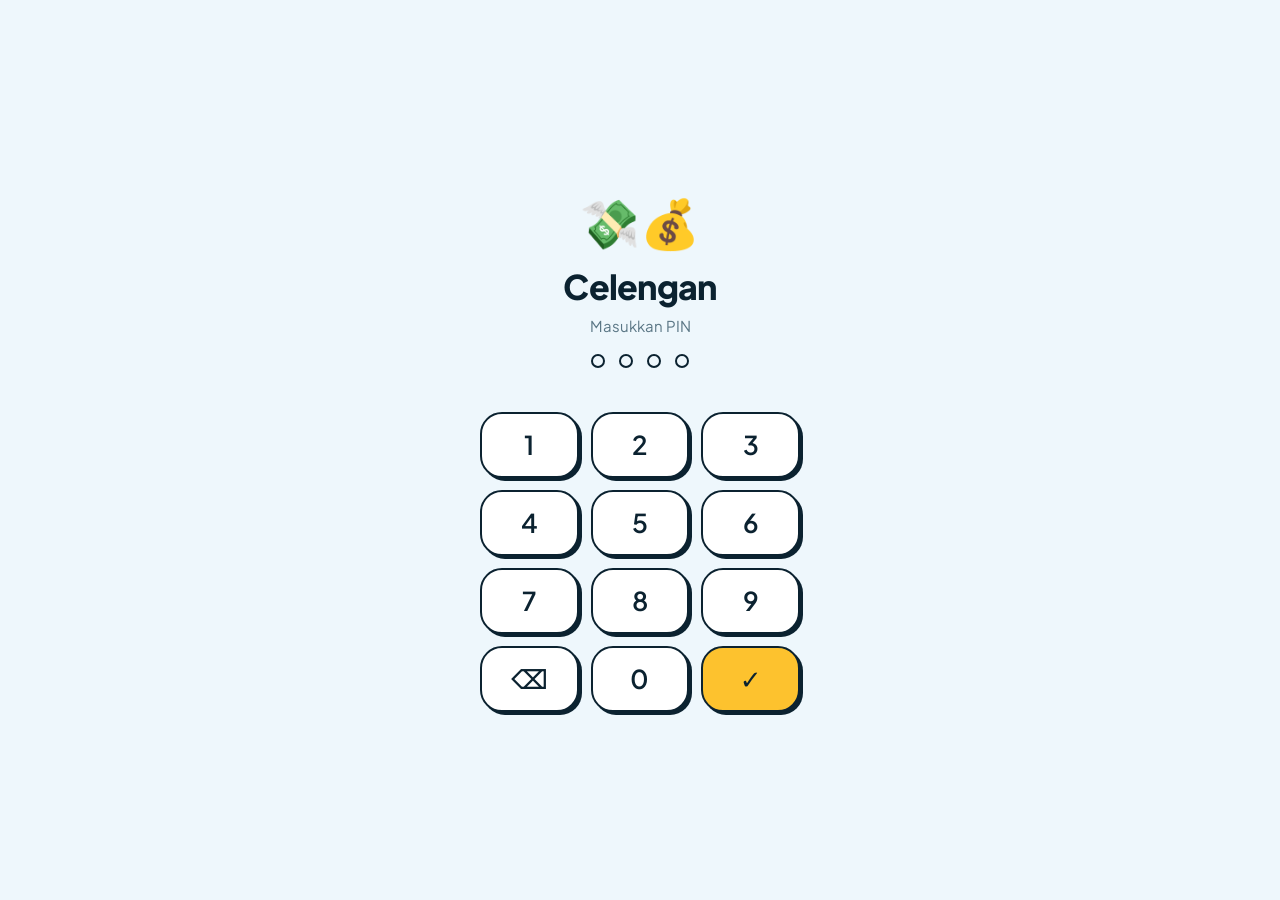
==== commit 3aa65381: "dompet" ====
--- a/index.html
+++ b/index.html
@@ -725,5 +725,6 @@
 if('serviceWorker' in navigator)addEventListener('load',()=>navigator.serviceWorker.register('sw.js').catch(()=>{}));
 init();
 </script>
+<script src="dompet.js"></script>
 </body>
 </html>
--- a/tema.css
+++ b/tema.css
@@ -1,105 +1,77 @@
-/* Celengan: gaya kotak. Warna tema diatur lewat atribut data-tema di <html>. Dimuat SETELAH <style> di index.html. */
-:root{--bg:#9dc03f;--g:var(--bg);--ink:#14141a;--paper:#f3f1ea;--pos:#5be08a;--r:#ff6a58;--c:#14141a;--c2:#2a2a33;--m:#a3a3ad;--t:#f3f1ea;color-scheme:light;
-  --sans:"Space Grotesk",-apple-system,"Helvetica Neue",Arial,sans-serif;--mono:"Space Mono",ui-monospace,Menlo,Consolas,monospace}
-:root[data-tema=biru]{--bg:#5b96ea}
-:root[data-tema=oranye]{--bg:#f4694b}
-:root[data-tema=kuning]{--bg:#f2b233}
-:root[data-tema=pink]{--bg:#f58ac0}
-:root[data-tema=ungu]{--bg:#a58bf0}
-:root[data-tema=tosca]{--bg:#3fd0c0}
-:root[data-tema=merah]{--bg:#e8453c}
-:root[data-tema=krem]{--bg:#e6dfc8}
-
-*{border-radius:0!important}
-.pie,.pie:after,.sp{border-radius:50%!important}
-body{background:var(--bg);color:var(--ink);font-family:var(--sans)}
-#ap{color:var(--ink)}
-h1{font-size:44px;line-height:1;letter-spacing:-.04em;font-weight:700}
-small,.chip,.day,.gl,.lb,.bk,.seg button,.tt,.ts,nav button,.fr>span,.sv{font-family:var(--mono)}
-small{font-size:11.5px;letter-spacing:-.02em}
-.w>.mt,.lb,.gl,.bk,.lk .mt,#mb .mt{color:#14141abf}
-.gl{text-transform:none;font-size:12px;letter-spacing:0}
-.bk{font-size:14px}
-.in,.it small.in{color:var(--pos)}.out,.it small.out{color:var(--r)}
-button:focus-visible,select:focus-visible,input:focus-visible{outline:3px solid var(--ink)}
-
-/* blok hitam: kartu, daftar, label */
-.card,.grp{background:var(--c);color:var(--paper);box-shadow:none}
-.chip{background:none;color:var(--ink);border:2px solid var(--ink);font-size:12px}
-.chip.on{background:var(--ink);color:var(--paper);font-weight:700}
-.day{display:inline-block;background:var(--ink);color:var(--paper);padding:4px 10px;margin:22px 0 8px;font-size:11px;text-transform:none;letter-spacing:0}
-/* total pengeluaran per hari, di samping label tanggal */
-.dh{display:flex;align-items:center;gap:10px;margin:22px 0 8px}
-.dh .day{margin:0}
-.dt{display:inline-block;background:var(--ink);color:var(--r);padding:4px 10px;font:700 11px var(--mono);letter-spacing:0}
-/* kartu utama: bingkai tebal + kotak-kotak piksel di pojok */
-.hero{background:none;color:var(--ink);border:3px solid var(--ink);box-shadow:none}
-.hero:before{width:112px;height:112px;right:0;top:0;background:var(--ink);opacity:.2;
-  -webkit-mask:repeating-linear-gradient(90deg,#000 0 7px,#0000 7px 14px),repeating-linear-gradient(0deg,#000 0 7px,#0000 7px 14px);-webkit-mask-composite:source-in;
-  mask:repeating-linear-gradient(90deg,#000 0 7px,#0000 7px 14px),repeating-linear-gradient(0deg,#000 0 7px,#0000 7px 14px);mask-composite:intersect}
-.big{font-size:clamp(30px,9vw,44px);letter-spacing:-.04em;font-weight:700}
-.eye{background:var(--ink);color:var(--paper)}
-.pp div{background:var(--ink);color:var(--paper);-webkit-backdrop-filter:none;backdrop-filter:none}
-.pp small{color:var(--m)}
-
-/* navigasi & tombol + */
-nav{background:var(--ink);-webkit-backdrop-filter:none;backdrop-filter:none}
-nav button{color:#ffffff99;font-size:10px}
-nav .on{background:var(--bg);color:var(--ink)}nav .on span{transform:none}
-.fab{background:var(--ink);color:var(--bg);box-shadow:4px 4px 0 #0004;font-weight:400}
-
-/* form & modal */
-.md,#mb{background:var(--bg)}
-.mh{background:var(--ink);color:var(--paper)}.mh .x{color:var(--paper)}
-.seg{background:#ffffff1f}.seg button{color:var(--paper);font-size:12px}.seg .on{background:var(--bg);color:var(--ink);box-shadow:none}
-.amt{color:var(--bg);font-family:var(--sans);letter-spacing:-.03em}.amt::placeholder{color:#ffffff55}
-.fr{border-bottom:2px solid var(--ink);color:var(--ink)}
-.fr>span{color:var(--ink);font-size:13px}
-.fr select,.fr input{color:var(--ink);font-weight:700}
-.fr input::placeholder{color:#14141a80}
-.fr select option,.fr select optgroup{background:var(--paper);color:var(--ink)}
-.ch{background:none;color:var(--ink);border:2px solid var(--ink)}.ch.on{background:var(--ink);color:var(--paper);border-color:var(--ink)}
-.sv{background:var(--ink);color:var(--paper);box-shadow:5px 5px 0 #0003;letter-spacing:.02em}
-#mb .x{color:var(--ink);text-decoration:underline;font-weight:700}#mb .mh .x{text-decoration:none}
-.sw input:checked+i{background:var(--g)}.fr .sw input:checked+i{background:var(--ink)}
-
-/* kunci PIN */
-.lk{color:var(--ink)}.lk .out{color:#6b0d02;font-weight:700}
+@import url('https://fonts.googleapis.com/css2?family=Plus+Jakarta+Sans:wght@400;500;600;700;800&display=swap');
+:root{--ink:#0b2230;--bg:#eef7fc;--c:#fff;--c2:#dcedf7;--t:#0b2230;--m:#5a7685;--g:#0a9d7a;--gd:#fdc22e;--y:#fdc22e;--r:#e0391b;--l:#dcedf7;--pos:#0a9d7a;--p:#0b7bb8;--hf:#fff;--bd:2.5px solid var(--ink);--sh:4px 4px 0 var(--ink);color-scheme:light}
+[data-tema=laut]{--p:#0b7bb8}[data-tema=hijau]{--p:#9dc03f;--hf:var(--ink)}[data-tema=biru]{--p:#5b96ea}[data-tema=oranye]{--p:#f4694b}[data-tema=kuning]{--p:#f2b233;--hf:var(--ink)}[data-tema=pink]{--p:#f58ac0;--hf:var(--ink)}[data-tema=ungu]{--p:#a58bf0}[data-tema=tosca]{--p:#3fd0c0;--hf:var(--ink)}[data-tema=merah]{--p:#e8453c}[data-tema=krem]{--p:#e6dfc8;--hf:var(--ink)}
+body{background:linear-gradient(#dff0f9,#f4fafd 60%) fixed,#f4fafd;color:var(--t);font:15px/1.4 "Plus Jakarta Sans",system-ui,sans-serif;padding-bottom:calc(112px + env(safe-area-inset-bottom))}
+h1{font-weight:800}
+.in,.it small.in{color:var(--g)}.out,.it small.out{color:var(--r)}.warn,.it small.warn{color:#b86e00}
+.chip{background:#fff;color:var(--ink);border:2px solid var(--ink);font-weight:600}
+.chip.on{background:var(--y);color:var(--ink);box-shadow:2px 2px 0 var(--ink)}
+.hero{background:var(--p);color:var(--hf);border:var(--bd);border-radius:26px;box-shadow:var(--sh)}
+.hero:before{background:#ffffff22}
+.eye{background:#fff;color:var(--ink);border:2px solid var(--ink)}
+.pp div{background:#fff;color:var(--ink);border:2px solid var(--ink);-webkit-backdrop-filter:none;backdrop-filter:none}
+.pp div:first-child{background:var(--y)}.pp div:last-child{background:#5ce1d0}
+.card,.grp{background:#fff;border:var(--bd);border-radius:22px;box-shadow:var(--sh)}
+.grp{margin-bottom:8px}
+.card[onclick]:active{background:#eaf5fb;transform:translate(2px,2px);box-shadow:2px 2px 0 var(--ink)}
+.grp>.it+.it,.row2+.row2{border-top:2px solid #0b22301f}
+.row2:active{background:var(--c2)}
+.fr{border-bottom:2px solid #0b223022}
+.ic{border:2px solid var(--ink);color:var(--ink)}
+.pie{border:2.5px solid var(--ink)}.pie:after{background:#fff;border:2px solid var(--ink)}
+.bars i{background:var(--r);border:2px solid var(--ink)}
+.stk{background:var(--c2);border:2px solid var(--ink);height:12px}
+.dot{border:1.5px solid var(--ink)}
+nav{background:#fff;border:var(--bd);border-radius:28px;box-shadow:var(--sh);left:12px;right:12px;bottom:calc(12px + env(safe-area-inset-bottom));width:auto;padding:6px;gap:2px;-webkit-backdrop-filter:none;backdrop-filter:none}
+nav button{color:var(--m);font-weight:600;border-radius:22px;border:2px solid transparent}
+nav .on{background:var(--y);color:var(--ink);border-color:var(--ink);font-weight:800}
+.fab{background:var(--y);color:var(--ink);border:var(--bd);box-shadow:var(--sh);bottom:calc(100px + env(safe-area-inset-bottom));font-weight:700}
+.md{background:var(--bg)}
+.mh{background:var(--p);color:var(--hf);border-bottom:var(--bd);border-radius:0 0 26px 26px}
+.mh .x{color:var(--hf)}
+.seg{background:#fff;border:2px solid var(--ink)}.seg button{color:var(--ink);font-weight:600}
+.seg .on{background:var(--y);color:var(--ink);box-shadow:none;border:2px solid var(--ink)}
+.amt{color:var(--hf)}.amt::placeholder{color:var(--hf);opacity:.5}
+.ch{background:#fff;color:var(--ink);border:2px solid var(--ink)}.ch.on{background:var(--y);border-color:var(--ink);color:var(--ink)}
+.sv{background:var(--ink);color:#fff;border:var(--bd);box-shadow:3px 3px 0 var(--y)}
+.x{color:var(--r)}.bk{color:var(--ink);font-weight:700}
+.fr select option,.fr select optgroup{background:#fff;color:var(--ink)}
+.sw i{background:#b9c9d3;border:2px solid var(--ink)}
+.sw i:after{left:2px;top:2px;width:20px;height:20px;border:2px solid var(--ink)}
+.sw input:checked+i{background:var(--g)}.sw input:checked+i:after{transform:translateX(20px)}
+.kp button{background:#fff;color:var(--ink);border:var(--bd);box-shadow:3px 3px 0 var(--ink)}
+.kp button:active{background:var(--y)}.kp .ok{background:var(--y);color:var(--ink)}
 .dots i{border-color:var(--ink)}.dots i.f{background:var(--ink);border-color:var(--ink)}
-.kp button{background:var(--ink);color:var(--paper);font-family:var(--mono)}.kp button:active{background:#000}.kp .ok{background:var(--paper);color:var(--ink)}
-
-/* popup */
-.ts{background:var(--ink);color:var(--paper);border:2px solid var(--paper);-webkit-backdrop-filter:none;backdrop-filter:none}.ts.ok{color:var(--pos)}.ts.bad{color:var(--r)}
-
-/* pilihan tema */
-.tg{display:grid;grid-template-columns:1fr 1fr;gap:12px}
-.tc{display:flex;justify-content:space-between;align-items:flex-end;height:96px;padding:10px;border:3px solid var(--ink);color:var(--ink);font:700 14px var(--mono);text-align:left}
-.tc.on{outline:3px solid var(--ink);outline-offset:3px}.tc b{font-size:24px}
-
-/* ikon mini bank + pemilih dompet */
-.bm{display:inline-flex;align-items:center;gap:6px;vertical-align:middle;min-width:0}
-.mi{width:18px;height:18px;flex:none;object-fit:cover;display:inline-grid;place-items:center;font:700 11px/1 var(--mono);font-style:normal;color:var(--ink)}
-.pk{background:none;border:0;color:var(--ink);font:inherit;font-weight:700;font-size:16px;display:inline-flex;align-items:center;gap:6px;max-width:68%;min-width:0;padding:0;min-height:36px;text-align:right}
-.pk:after{content:"▾";flex:none}
-.pl{position:fixed;inset:0;background:#000a;z-index:40;display:flex;align-items:flex-end;justify-content:center}
-.plb{background:var(--bg);width:100%;max-width:520px;max-height:70vh;overflow:auto;border-top:3px solid var(--ink);padding:4px 16px calc(16px + env(safe-area-inset-bottom))}
-.po{display:flex;align-items:center;gap:12px;width:100%;background:none;border:0;border-bottom:2px solid var(--ink);color:var(--ink);font:inherit;font-weight:700;padding:12px 0;text-align:left;min-height:52px}
-.po.on{background:var(--ink);color:var(--paper);padding-left:10px;padding-right:10px}
-.po .g{flex:1;min-width:0}.po small{color:inherit;opacity:.75;font-weight:400}
-.po .mi{width:28px;height:28px;font-size:14px}
-
-/* layar "Memuat data": teks di tengah, GIF di bawahnya */
-.ld{min-height:70vh;display:flex;flex-direction:column;align-items:center;justify-content:center;text-align:center;gap:16px}
-.ld b{font:700 18px var(--mono)}
-.ld b:after{content:"▮";margin-left:4px;animation:blink 1s steps(1) infinite}
-.ld iframe{width:min(260px,70vw);height:min(260px,70vw);border:3px solid var(--ink);pointer-events:none}
-.ld a{color:var(--ink);font:11px var(--mono);opacity:.7}
-@keyframes blink{50%{opacity:0}}
-
-/* cari & filter */
-.srch{width:100%;min-width:0;background:var(--c2);color:var(--paper);border:2px solid var(--paper);padding:10px;font:inherit;font-size:14px;min-height:44px}
-.srch option{background:var(--c);color:var(--paper)}
-.rw>.srch{flex:1}
-
-/* total pengeluaran per hari */
-.day.tot{color:var(--r);margin-left:6px}
+.ts{background:#fff;color:var(--ink);border:var(--bd);box-shadow:var(--sh)}.ts.ok{color:var(--g)}.ts.bad{color:var(--r)}
+/* kelas yang dipakai JS */
+.mi{width:20px;height:20px;border-radius:7px;border:1.5px solid var(--ink);object-fit:cover;display:inline-grid;place-items:center;font-weight:700;font-size:11px;line-height:1;font-style:normal;color:#fff;flex:none;vertical-align:middle}
+.bm{display:inline-flex;align-items:center;gap:6px;vertical-align:middle}
+.pk{background:var(--c2);color:var(--ink);border:2px solid var(--ink);border-radius:12px;padding:6px 10px;font:inherit;font-weight:600}
+.pl{position:fixed;inset:0;z-index:40;background:#0b223099;display:flex;align-items:flex-end;justify-content:center}
+.plb{width:min(520px,100%);max-height:72vh;overflow:auto;background:var(--bg);border:var(--bd);border-radius:24px 24px 0 0;padding:14px 14px calc(16px + env(safe-area-inset-bottom))}
+.po{display:flex;align-items:center;gap:10px;width:100%;background:#fff;color:var(--ink);border:2px solid var(--ink);border-radius:14px;padding:10px 12px;margin:6px 0;font:inherit}
+.po.on{background:var(--y)}.po .g{flex:1;text-align:left;font-weight:600}
+.srch{width:100%;flex:1;min-width:0;background:#fff;color:var(--ink);border:2px solid var(--ink);border-radius:12px;padding:10px 12px;font:inherit}
+.ld{text-align:center;padding:40px 16px}.ld iframe{width:100%;height:220px;border:var(--bd);border-radius:20px;margin-top:12px}
+.tg{display:grid;grid-template-columns:repeat(3,1fr);gap:10px}
+.tc{height:64px;border:var(--bd);border-radius:16px;box-shadow:3px 3px 0 var(--ink);color:var(--ink);font:inherit;font-weight:700;display:flex;flex-direction:column;align-items:center;justify-content:center}
+.day.tot{text-transform:none;margin-top:-4px}
+/* menu Dompet (kartu bertumpuk) */
+.wh{margin:14px 4px 10px}.wh b{font-size:18px}
+.rb{width:40px;height:40px;margin-left:8px;background:#fff;color:var(--ink);border:2px solid var(--ink);border-radius:50%;font:inherit;font-size:20px;font-weight:700;box-shadow:2px 2px 0 var(--ink)}
+.rb.on{background:var(--y)}
+.wi+.wi{margin-top:-118px}.wi.sel+.wi{margin-top:14px}
+.wc{height:176px;border:var(--bd);border-radius:24px;box-shadow:var(--sh);padding:14px 16px;position:relative;overflow:hidden;display:flex;flex-direction:column}
+.wt{display:flex;justify-content:space-between;align-items:center;gap:8px}
+.wn{display:inline-flex;align-items:center;gap:8px;font-weight:700;background:#ffffff80;border:2px solid var(--ink);border-radius:99px;padding:4px 12px 4px 6px;color:var(--ink);min-width:0}
+.wb{background:#fff;color:var(--ink);border:2px solid var(--ink);border-radius:99px;padding:4px 12px;font-size:13px}
+.wm{display:flex;justify-content:space-between;margin-top:14px;font-size:13px;opacity:.85}
+.wnm{margin-top:auto;font-size:26px;font-weight:800;letter-spacing:-.02em}
+.wa{display:flex;gap:8px;margin-top:12px}
+.wa button{flex:1;background:#fff;color:var(--ink);border:2px solid var(--ink);border-radius:14px;padding:10px 4px;font:inherit;font-size:13px;font-weight:700;box-shadow:2px 2px 0 var(--ink)}
+.wr{display:flex;justify-content:space-between;align-items:center;border:var(--bd);border-radius:18px;box-shadow:3px 3px 0 var(--ink);padding:10px 12px;margin-bottom:12px}
+.wa2 button{width:40px;height:40px;margin-left:6px;background:#fff;color:var(--ink);border:2px solid var(--ink);border-radius:12px;font:inherit;font-weight:700}
+.wa2 button:disabled{opacity:.35}
+.sw2{width:52px;height:52px;border:var(--bd);border-radius:14px;box-shadow:2px 2px 0 var(--ink);font:inherit;font-weight:800;color:var(--ink)}
+@media(min-width:700px){nav{left:0;right:0;margin:0 auto;width:min(calc(100% - 48px),480px)}.fab{bottom:calc(112px + env(safe-area-inset-bottom))}body{padding-bottom:calc(140px + env(safe-area-inset-bottom))}}
+@media(min-width:1024px){body{padding-left:120px;padding-bottom:40px}nav{top:12px;bottom:12px;left:12px;right:auto;margin:0;width:96px;flex-direction:column;justify-content:center;gap:8px}nav button{flex:none;min-height:68px}.fab{bottom:32px}}
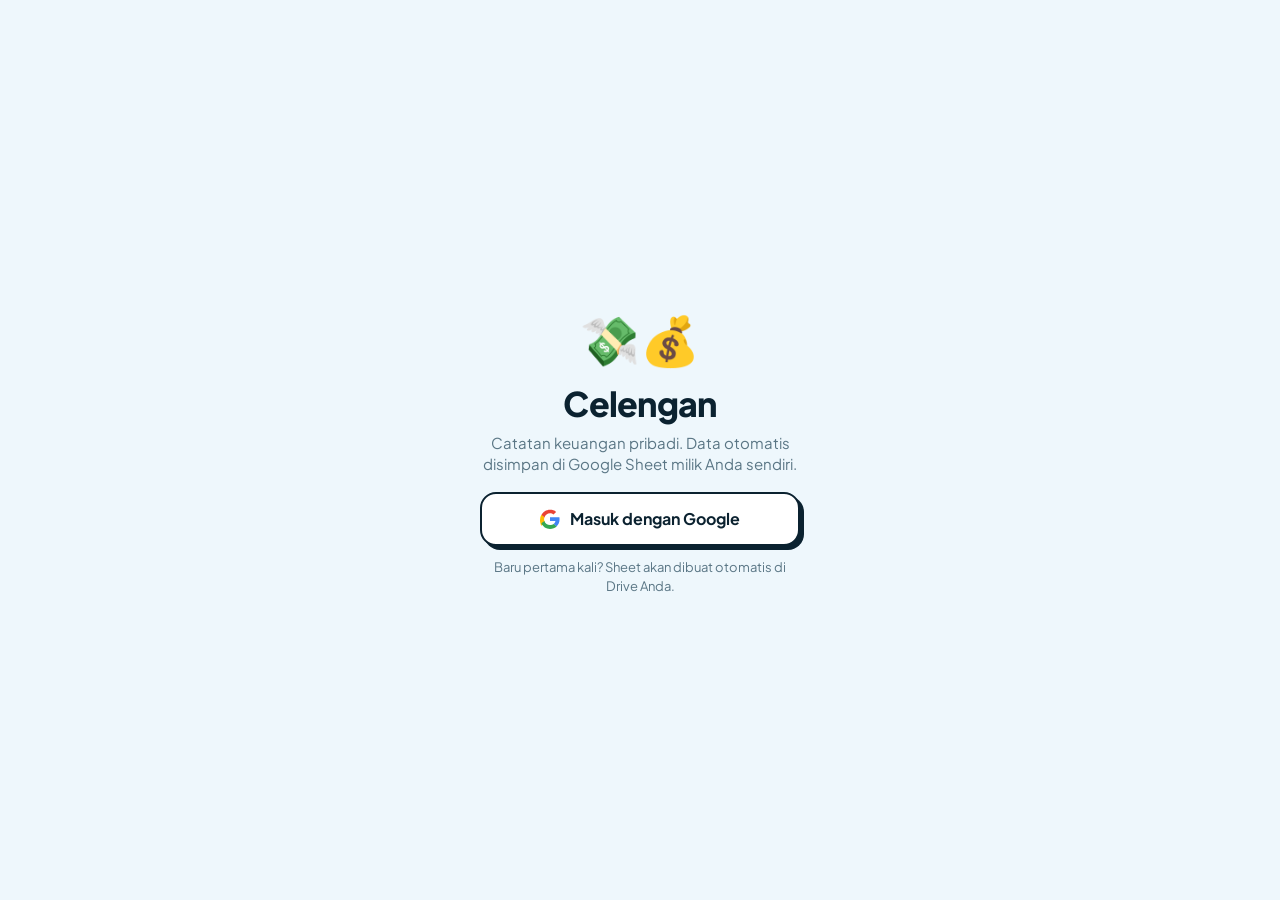
==== commit 1d07d5e7: "Add files via upload" ====
--- a/index.html
+++ b/index.html
@@ -1,730 +1,835 @@
-<!DOCTYPE html>
-<html lang="id">
-<head>
-<meta charset="utf-8">
-<meta name="viewport" content="width=device-width,initial-scale=1,viewport-fit=cover">
-<meta name="theme-color" content="#9dc03f">
-<meta name="mobile-web-app-capable" content="yes">
-<meta name="apple-mobile-web-app-capable" content="yes">
-<meta name="apple-mobile-web-app-status-bar-style" content="black">
-<meta name="apple-mobile-web-app-title" content="Celengan">
-<link rel="manifest" href="manifest.json">
-<link rel="icon" href="icon-192.png">
-<link rel="apple-touch-icon" href="icon-192.png">
-<title>Celengan</title>
-<style>
-:root{--bg:#000;--c:#1c1c1e;--c2:#2c2c2e;--g:#0bc78d;--gd:#06935f;--y:#ffd60a;--t:#f5f5f7;--m:#98989f;--r:#ff453a;--l:#2c2c2e;color-scheme:dark;--ease:cubic-bezier(.32,.72,0,1);--spring:cubic-bezier(.34,1.56,.64,1)}
-*{box-sizing:border-box;-webkit-tap-highlight-color:transparent}[hidden]{display:none!important}
-html{-webkit-text-size-adjust:100%}
-body{margin:0;background:radial-gradient(120% 50% at 50% -8%,#0d2a23 0,#000 62%) fixed,#000;color:var(--t);font:15px/1.4 -apple-system,BlinkMacSystemFont,"SF Pro Text",system-ui,sans-serif;font-variant-numeric:tabular-nums;-webkit-font-smoothing:antialiased;padding-bottom:calc(90px + env(safe-area-inset-bottom));overscroll-behavior-y:none}
-button,select,input{touch-action:manipulation}
-.w{max-width:520px;margin:auto;padding:16px;padding-top:calc(16px + env(safe-area-inset-top))}
-h1{font-size:34px;font-weight:800;letter-spacing:-.02em;margin:2px 0 12px}h3{margin:18px 0 10px}
-.mt{color:var(--m)}.in{color:var(--g)}.out{color:var(--r)}.warn{color:var(--y)}
-.rw{display:flex;justify-content:space-between;align-items:center;gap:10px}
-.chips{display:flex;gap:10px;overflow-x:auto;margin:0 -16px 14px;padding:0 16px;scrollbar-width:none}
-.chips::-webkit-scrollbar{display:none}
-.chip{flex:none;background:var(--c);color:var(--m);border-radius:99px;padding:8px 16px;border:0;font:inherit;font-size:14px;min-height:40px}
-.chip.on{background:var(--g);color:#fff;font-weight:700}
-.hero{background:linear-gradient(145deg,#12d9a0,#079a73 55%,#056a52);border-radius:28px;padding:22px;margin-bottom:14px;box-shadow:0 14px 32px #0bc78d30,inset 0 1px 0 #ffffff40;position:relative;overflow:hidden}
-.hero:before{content:"";position:absolute;right:-50px;top:-70px;width:200px;height:200px;border-radius:50%;background:#ffffff1c}
-.hero>*{position:relative}
-.hero small{opacity:.85}.big{font-size:clamp(26px,8vw,36px);letter-spacing:-.02em;font-weight:800;margin:4px 0 16px;display:flex;justify-content:space-between;align-items:center;gap:8px;min-width:0}
-.eye{background:#ffffff26;border:0;border-radius:12px;padding:6px 10px;font-size:16px;min-height:36px}
-.pp{display:flex;gap:10px}.pp div{flex:1;background:#00000028;-webkit-backdrop-filter:blur(8px);backdrop-filter:blur(8px);border-radius:18px;padding:12px}.pp b{display:block;font-size:17px}.pp small{font-weight:600}
-.card{background:var(--c);border-radius:22px;padding:16px;margin-bottom:14px;box-shadow:inset 0 1px 0 #ffffff0d}
-.empty{text-align:center;padding:36px 16px}
-.day{color:var(--m);font-size:12px;font-weight:600;text-transform:uppercase;letter-spacing:.06em;margin:22px 6px 8px}
-.it{display:flex;align-items:center;gap:12px;padding:10px 0}
-.it .g{flex:1;min-width:0}.it small{color:var(--m);display:block}
-.it small.in{color:var(--g)}.it small.out{color:var(--r)}.it small.warn{color:var(--y)}
-.ic{width:40px;height:40px;border-radius:12px;display:grid;place-items:center;font-size:20px;flex:none;object-fit:cover;font-weight:700}
-.pie{width:180px;height:180px;border-radius:50%;margin:16px auto;position:relative}
-.pie:after{content:"";position:absolute;inset:36px;background:var(--c);border-radius:50%}
-.dot{width:12px;height:12px;border-radius:4px;flex:none}
-.bars{display:flex;gap:8px;height:120px;margin-top:12px}
-.bars div{flex:1;height:100%;display:flex;flex-direction:column;justify-content:flex-end;align-items:center}
-.bars i{width:100%;background:var(--r);border-radius:8px 8px 3px 3px;min-height:3px}.bars small{color:var(--m);font-size:11px;margin-top:4px}
-nav{position:fixed;bottom:0;left:0;right:0;width:100%;background:#1c1c1ecc;-webkit-backdrop-filter:saturate(180%) blur(24px);backdrop-filter:saturate(180%) blur(24px);display:flex;gap:4px;padding:8px max(8px,env(safe-area-inset-right)) calc(8px + env(safe-area-inset-bottom)) max(8px,env(safe-area-inset-left));border-top:.5px solid #ffffff1f;z-index:5}
-nav button{flex:1;min-width:0;background:none;border:0;color:var(--m);padding:8px 0;font:inherit;font-size:10.5px;font-weight:500;border-radius:14px;min-height:48px}
-nav span{display:block;font-size:20px}nav .on{color:var(--g);font-weight:700}
-.fab{position:fixed;right:18px;bottom:calc(92px + env(safe-area-inset-bottom));width:58px;height:58px;border-radius:50%;border:0;background:linear-gradient(145deg,#12d9a0,#0bc78d);color:#fff;font-size:34px;font-weight:300;box-shadow:0 10px 24px #0bc78d55;z-index:4}
-.md{position:fixed;inset:0;background:var(--bg);z-index:9;overflow:auto;overscroll-behavior:contain;transform:translateY(100%);visibility:hidden;transition:transform .38s var(--ease),visibility 0s linear .38s}.md.o{transform:none;visibility:visible;transition:transform .38s var(--ease),visibility 0s}
-#mb{width:100%;max-width:520px;margin:auto;padding-bottom:calc(30px + env(safe-area-inset-bottom))}
-.mh{background:linear-gradient(160deg,#12d9a0,#079a73 60%,#056a52);border-radius:0 0 28px 28px;padding:calc(14px + env(safe-area-inset-top)) 16px 18px;color:#fff}
-.mh .tt{font-size:18px;font-weight:700}.mh .x{color:#fff;font-size:22px}
-.seg{display:flex;background:#00000040;border-radius:12px;padding:3px;margin:12px 0}
-.seg button{flex:1;border:0;background:none;color:#ffffffcc;padding:8px 4px;border-radius:10px;font:inherit;font-size:14px;min-height:38px}.seg .on{background:#fff;color:#067a5b;font-weight:700;box-shadow:0 2px 6px #0003}
-.amt{width:100%;background:none;border:0;color:#fff;font-size:40px;font-weight:700;outline:0;padding:0}.amt::placeholder{color:#ffffff80}
-.fr{display:flex;align-items:center;justify-content:space-between;gap:12px;padding:14px 0;border-bottom:.5px solid #ffffff1f;min-height:52px}.fr>span{color:var(--m)}
-.fr select,.fr input{background:none;border:0;color:var(--t);font:inherit;font-size:16px;text-align:right;max-width:68%;min-width:0;outline:0}
-.fr select option,.fr select optgroup{background:var(--c);color:var(--t)}
-.lb{color:var(--m);margin:16px 0 8px}
-.cg{display:flex;flex-wrap:wrap;gap:8px}
-.ch{background:var(--c2);color:var(--t);border:1.5px solid transparent;border-radius:14px;padding:9px 12px;font:inherit;min-height:44px}.ch.on{border-color:var(--g);color:var(--g)}
-.sv{width:100%;margin-top:24px;background:linear-gradient(145deg,#12d9a0,#0bc78d);color:#fff;border:0;border-radius:14px;padding:15px;font:inherit;font-weight:700;min-height:50px;box-shadow:0 6px 16px #0bc78d33}
-.sv:disabled{opacity:.6}
-.x{background:none;border:0;color:var(--r);font:inherit;padding:6px;min-height:36px}
-.stk{display:flex;height:8px;border-radius:99px;overflow:hidden;background:var(--c2);margin:10px 0}.stk i{display:block;height:100%}
-button:focus-visible,select:focus-visible,input:focus-visible{outline:2px solid var(--g);outline-offset:2px}
-.sw{position:relative;width:48px;height:28px;flex:none;display:inline-block}
-.sw input{position:absolute;inset:-8px;opacity:0;width:calc(100% + 16px);height:calc(100% + 16px);margin:0;z-index:1;cursor:pointer;max-width:none}
-.sw i{position:absolute;inset:0;background:#4a4a4a;border-radius:99px;transition:.2s}
-.sw i:after{content:"";position:absolute;left:3px;top:3px;width:22px;height:22px;border-radius:50%;background:#fff;transition:.2s}
-.sw input:checked+i{background:#34c759}.sw input:checked+i:after{transform:translateX(20px)}
-.lk{position:fixed;inset:0;background:var(--bg);z-index:20;display:flex;align-items:center;justify-content:center;padding:calc(20px + env(safe-area-inset-top)) 20px calc(20px + env(safe-area-inset-bottom));overflow:auto}
-.lkb{width:100%;max-width:320px;text-align:center}
-.lkb h1{margin:8px 0 4px}.lkb .lg{font-size:48px}
-.dots{display:flex;gap:14px;justify-content:center;margin:18px 0 8px;height:16px}
-.dots i{width:14px;height:14px;border-radius:50%;border:2px solid var(--m)}.dots i.f{background:var(--g);border-color:var(--g)}
-.kp{display:grid;grid-template-columns:repeat(3,1fr);gap:12px;margin-top:12px}
-.kp button{height:66px;border-radius:22px;border:0;background:var(--c2);color:var(--t);font:inherit;font-size:26px;font-weight:600}
-.kp button:active{background:var(--gd)}.kp .ok{background:var(--g);color:#fff}
-/* animasi ala iOS */
-button,.chip,.ch,.sv,.x{transition:transform .2s var(--ease),opacity .2s,background-color .25s,color .25s,border-color .25s}
-button:active{transform:scale(.95);opacity:.8}
-.sv:active{transform:scale(.98)}
-.fab{transition:transform .35s var(--spring),opacity .25s}
-.fab:active{transform:scale(.88);opacity:1}
-.fab.h{transform:scale(.3);opacity:0;pointer-events:none}
-.it[onclick]{transition:opacity .15s}.it[onclick]:active{opacity:.5}
-.card[onclick]{transition:transform .2s var(--ease),background-color .2s}.card[onclick]:active{transform:scale(.985);background:#2a2a2c}
-nav button span{transition:transform .35s var(--spring)}
-nav .on span{transform:translateY(-2px) scale(1.18)}
-nav:not([hidden]){animation:navin .45s var(--ease)}
-.sw i,.sw i:after{transition:background-color .25s,transform .3s var(--spring)}
-@keyframes inF{from{opacity:0;transform:translateX(30px)}}
-@keyframes inB{from{opacity:0;transform:translateX(-30px)}}
-@keyframes inU{from{opacity:0;transform:translateY(12px)}}
-@keyframes grow{from{transform:scaleX(0)}}
-@keyframes growY{from{transform:scaleY(0)}}
-@keyframes navin{from{transform:translateY(100%)}}
-@keyframes fade{from{opacity:0}}
-@keyframes pop{0%{transform:scale(.4)}60%{transform:scale(1.35)}100%{transform:scale(1)}}
-@keyframes shake{20%,60%{transform:translateX(-9px)}40%,80%{transform:translateX(9px)}}
-@keyframes spin{to{transform:rotate(360deg)}}
-#ap.f{animation:inF .4s var(--ease)}
-#ap.b{animation:inB .4s var(--ease)}
-#ap.enter>*{animation:inU .45s var(--ease) both}
-#ap.enter>*:nth-child(2){animation-delay:.04s}#ap.enter>*:nth-child(3){animation-delay:.08s}#ap.enter>*:nth-child(4){animation-delay:.12s}
-#ap.enter>*:nth-child(5){animation-delay:.16s}#ap.enter>*:nth-child(n+6){animation-delay:.2s}
-#ap.enter .stk i{transform-origin:left;animation:grow .7s var(--ease) .15s both}
-#ap.enter .bars i{transform-origin:bottom;animation:growY .7s var(--ease) .15s both}
-.lk:not([hidden]){animation:fade .25s}
-.dots i{transition:background-color .15s,border-color .15s}
-.dots i.n{animation:pop .25s var(--spring)}
-.dots.sh{animation:shake .4s}
-/* pengaturan ala iOS */
-.nb{margin:0 0 2px}
-.bk{background:none;border:0;color:var(--g);font:inherit;font-size:17px;padding:8px 6px 8px 0;min-height:40px}
-.gl{color:var(--m);font-size:13px;text-transform:uppercase;letter-spacing:.04em;margin:18px 4px 8px}
-.grp{background:var(--c);border-radius:22px;overflow:hidden}
-.grp>.it{padding:12px 14px}.grp>.it+.it{border-top:.5px solid #ffffff1a}
-.row2{display:flex;align-items:center;gap:12px;padding:12px 14px;transition:background-color .2s}
-.row2+.row2{border-top:.5px solid #ffffff1a}
-.row2:active{background:var(--c2)}
-.row2 .g{flex:1;min-width:0}
-.chev{color:var(--m);font-size:22px;line-height:1}
-/* popup mini sukses / gagal */
-.ts{position:fixed;top:calc(10px + env(safe-area-inset-top));left:50%;z-index:30;max-width:min(92vw,420px);display:flex;align-items:center;gap:8px;background:#2c2c2ee8;-webkit-backdrop-filter:blur(20px);backdrop-filter:blur(20px);border:.5px solid #ffffff24;border-radius:99px;padding:10px 18px;font-size:14px;font-weight:600;box-shadow:0 10px 30px #0009;transform:translate(-50%,-160%);opacity:0;pointer-events:none;transition:transform .45s var(--spring),opacity .25s}
-.ts.on{transform:translate(-50%,0);opacity:1}
-.ts.ok{color:var(--g)}.ts.bad{color:var(--r);border-radius:18px}
-.sp{display:inline-block;flex:none;width:14px;height:14px;border:2px solid #ffffff44;border-top-color:var(--g);border-radius:50%;animation:spin .7s linear infinite}
-/* tata letak */
-#ap{width:100%;min-width:0;color:var(--t)}
-#ap>*{min-width:0}
-.card,.hero,.grp{overflow-wrap:anywhere}
-.it .g,.row2 .g{overflow-wrap:anywhere;word-break:break-word}
-.chips{overscroll-behavior-x:contain;-webkit-overflow-scrolling:touch}
-@media (max-width:360px){
-  .w{padding-left:12px;padding-right:12px}
-  .chips{margin-left:-12px;margin-right:-12px;padding-left:12px;padding-right:12px}
-  h1{font-size:28px}
-  .hero{padding:18px}
-  .pp{gap:8px}.pp div{padding:10px}.pp b{font-size:15px}
-  .chip{padding:8px 14px}
-  nav{gap:2px}nav span{font-size:18px}
-  .fr{gap:8px}.fr select,.fr input{max-width:64%;font-size:15px}
-  .amt{font-size:34px}
-}
-/* iPad portrait */
-@media (min-width:700px){
-  .w,#mb{max-width:640px}
-  .md{background:#0009;-webkit-backdrop-filter:blur(4px);backdrop-filter:blur(4px)}
-  #mb{background:var(--bg);margin:5vh auto;border-radius:28px;overflow:hidden;box-shadow:0 0 40px #0008}
-  .mh{border-radius:0}
-  nav{left:0;right:0;margin:0 auto;bottom:calc(12px + env(safe-area-inset-bottom));width:min(calc(100% - 48px),480px);border-radius:26px;border:.5px solid #ffffff24}
-  .fab{bottom:calc(104px + env(safe-area-inset-bottom));right:max(18px,calc((100vw - 640px)/2 + 18px))}
-  body{padding-bottom:calc(130px + env(safe-area-inset-bottom))}
-}
-/* iPad landscape / layar lebar: tab bar jadi sidebar */
-@media (min-width:1024px){
-  body{padding-left:108px;padding-bottom:40px}
-  nav{top:0;bottom:0;left:0;right:auto;margin:0;width:108px;flex-direction:column;justify-content:center;gap:10px;padding:20px 10px;border-radius:0;border:0;border-right:.5px solid #ffffff1f}
-  nav button{flex:none;min-height:68px}
-  .w,#mb{max-width:720px}
-  .fab{bottom:32px;right:max(24px,calc((100vw - 108px - 720px)/2 + 18px))}
-}
-@media (prefers-reduced-motion:reduce){*,*:before,*:after{animation:none!important;transition:none!important}}
-</style>
-  <link rel="preconnect" href="https://fonts.googleapis.com"><link rel="preconnect" href="https://fonts.gstatic.com" crossorigin>
-<link href="https://fonts.googleapis.com/css2?family=Space+Grotesk:wght@400;500;700&family=Space+Mono:wght@400;700&display=swap" rel="stylesheet">
-<link rel="stylesheet" href="tema.css">
-<script>try{document.documentElement.dataset.tema=localStorage.getItem('tema')||'hijau'}catch(e){}</script>
-</head>
-<body>
-<div id="ap" class="w"></div>
-<nav id="nv" hidden></nav>
-<button class="fab h" id="fab" aria-label="Tambah">+</button>
-<div class="md" id="md"><div id="mb"></div></div>
-<div class="lk" id="lk" hidden></div>
-<div class="ts" id="ts" role="status" aria-live="polite"></div>
-
-<script>
-// URL Web App Apps Script (berakhiran /exec). Ganti jika Anda deploy ulang dengan URL baru.
-const API='https://script.google.com/macros/s/AKfycbxnOw6euHniwsHgmVib1JwwpNLsn_iG1MLH-W50edJwRd_hFfbE9b5_odNQ99w45LxQ/exec';
-
-const $=s=>document.querySelector(s);
-const esc=s=>String(s??'').replace(/[&<>"']/g,c=>({'&':'&amp;','<':'&lt;','>':'&gt;','"':'&quot;',"'":'&#39;'}[c]));
-const rp=n=>(n<0?'-':'')+'Rp'+Math.abs(Math.round(n)).toLocaleString('id-ID');
-const BL=['Jan','Feb','Mar','Apr','Mei','Jun','Jul','Agu','Sep','Okt','Nov','Des'];
-const COL=['#f59e0b','#eab308','#22c55e','#14b8a6','#ec4899','#a855f7','#3b82f6','#ef4444'];
-const ICO=[[/makan|food|minum/i,'🍔'],[/transport|bensin|ojek/i,'🚌'],[/grocer|harian/i,'🛒'],[/tagih|bill|listrik|pulsa/i,'🧾'],
-  [/hibur|entertain|game/i,'🎬'],[/keluarga|family/i,'👨‍👩‍👧'],[/shop|belanja/i,'🛍️'],[/gaji|salary/i,'💼'],[/bonus|hadiah/i,'🎁']];
-const kcol=n=>COL[[...String(n)].reduce((a,c)=>a+c.charCodeAt(0),0)%8];
-const emj=n=>(ICO.find(([r])=>r.test(n))||[0,'🏷️'])[1];
-const ic=c=>`<div class="ic" style="background:${kcol(c.id||c.nama)}33">${esc(c.ikon||emj(c.nama))}</div>`;
-const lgo=b=>b.logo?`<img class="ic" src="${esc(b.logo)}" alt="">`:`<div class="ic" style="background:${kcol(b.id||b.nama)}33;color:${kcol(b.id||b.nama)}">${esc(String(b.nama||'?')[0])}</div>`;
-const today=()=>new Date().toLocaleDateString('sv');
-const nowT=()=>new Date().toTimeString().slice(0,5);
-const sw=(on,h)=>`<label class="sw" onclick="event.stopPropagation()"><input type="checkbox" ${on?'checked':''} onchange="${h}"><i></i></label>`;
-const EMPTY={banks:[],cats:[],trx:[],ang:[],aset:[],utang:[],rutin:[],target:[],riw:[]};
-
-  const TEMA={hijau:['Hijau','#9dc03f'],biru:['Biru','#5b96ea'],oranye:['Oranye','#f4694b'],kuning:['Kuning','#f2b233'],pink:['Pink','#f58ac0'],ungu:['Ungu','#a58bf0'],tosca:['Tosca','#3fd0c0'],merah:['Merah','#e8453c'],krem:['Krem','#e6dfc8']};
-let tema='hijau';try{tema=localStorage.getItem('tema')||'hijau'}catch(e){}
-function setTema(k,x){
-  if(!TEMA[k])k='hijau';tema=k;document.documentElement.dataset.tema=k;
-  const m=document.querySelector('meta[name=theme-color]');if(m)m.content=TEMA[k][1];
-  try{localStorage.setItem('tema',k)}catch(e){}
-  if(!x)draw();
-}
-setTema(tema,1);
-const mi=b=>b.logo?`<img class="mi" src="${esc(b.logo)}" alt="">`:`<i class="mi" style="background:${kcol(b.id||b.nama)}">${esc(String(b.nama||'?')[0])}</i>`;
-const bm=i=>{const a=isA(i),o=a?S.aset.find(x=>x.id==String(i).slice(2)):S.banks.find(x=>x.id==i);
-  return `<span class="bm">${o?mi(o):''}${esc(o?o.nama:a?'(aset dihapus)':'(dompet dihapus)')}</span>`};
-function pick(w,k,as){
-  const O=w=='F'?F:R,
-    li=(v,o)=>`<button class="po ${O[k]==v?'on':''}" onclick="pset('${w}','${k}','${v}')">${mi(o)}<span class="g">${esc(o.nama)}</span><small>${rp(o.saldo??o.nilai)}</small></button>`;
-  const d=document.createElement('div');d.className='pl';d.id='pl';
-  d.onclick=e=>{if(e.target==d)d.remove()};
-  d.innerHTML=`<div class="plb"><p class="gl">Dompet</p>${S.banks.map(b=>li(b.id,b)).join('')}`+
-    (as&&S.aset.length?`<p class="gl">Aset / investasi</p>${S.aset.map(a=>li('a:'+a.id,a)).join('')}`:'')+`</div>`;
-  document.body.appendChild(d);
-}
-function pset(w,k,v){(w=='F'?F:R)[k]=v;$('#pl').remove();w=='F'?fr():rr()}
-
-let S={...EMPTY},tab='trx',sub='bersih',pg='',ym=today().slice(0,7),hide=false,F={},R={},LG,LGP,PIN='',pb='',busy=false,hid=0;
-try{PIN=sessionStorage.getItem('pin')||''}catch(e){}
-const bn=i=>(S.banks.find(b=>b.id==i)||{nama:'(dompet dihapus)'}).nama;
-const isA=i=>String(i).startsWith('a:');   // tujuan transfer berupa aset: "a:<id aset>"
-const bn2=i=>isA(i)?(S.aset.find(a=>a.id==String(i).slice(2))||{nama:'(aset dihapus)'}).nama:bn(i);
-const mt=()=>S.trx.filter(t=>String(t.tanggal).startsWith(ym));
-const sum=(l,tp)=>l.filter(t=>t.tipe==tp&&t.kategori!='adj').reduce((a,t)=>a+Number(t.jumlah),0)+(tp=='keluar'?l.filter(t=>t.tipe=='transfer').reduce((a,t)=>a+Number(t.biaya||0),0):0);
-const bTot=()=>S.banks.reduce((a,b)=>a+Number(b.saldo),0);
-const aTot=()=>S.aset.filter(a=>a.aktif!==false).reduce((a,x)=>a+Number(x.nilai),0);
-const adj=(id,v)=>{const b=S.banks.find(x=>x.id==id);if(b)b.saldo=Number(b.saldo)+v};
-const adjA=(id,v)=>{const a=S.aset.find(x=>x.id==String(id).slice(2));if(a)a.nilai=Number(a.nilai)+v};
-function applyTrx(t,s){   // sama dengan Code.gs: dipakai untuk update lokal instan
-  const j=Number(t.jumlah)*s,f=Number(t.biaya||0)*s;
-  if(t.tipe=='masuk')adj(t.bank,j);else if(t.tipe=='keluar')adj(t.bank,-j);
-  else{adj(t.bank,-j-f);isA(t.bank2)?adjA(t.bank2,j):adj(t.bank2,j)}
-}
-const total=()=>bTot();   // total saldo = dompet saja; aset (investasi) hanya masuk nilai bersih
-
-/* ---------- API & kunci PIN ---------- */
-async function api(a,d={},keep){
-  const r=await fetch(API,{method:'POST',body:JSON.stringify({a,pin:PIN,...d})});
-  const j=await r.json();
-  if(j.err){const e=Error(j.err);e.auth=!!j.auth;throw e}
-  if(!Array.isArray(j.rutin))throw Error('Code.gs di Apps Script masih versi lama. Tempel Code.gs terbaru, lalu Deploy, Manage deployments, Edit, New version');
-  if(PIN&&!(keep&&Q.length))S={...EMPTY,...j};return j.r;
-}
-function fail(e){if(e.auth)lock(e.message);else alert(e.message)}
-
-/* ---------- antrean latar belakang: simpan ke Sheet tetap jalan walau pindah menu ---------- */
-let Q=[],qb=false,qf=false,tt;
-const SP='<i class="sp"></i>';
-function toast(h,c,ms){const t=$('#ts');clearTimeout(tt);t.className='ts on '+(c||'');t.innerHTML=h;if(ms)tt=setTimeout(()=>t.classList.remove('on'),ms)}
-function run(a,d,btn,local){closeM();bg(a,d,local)}
-function bg(a,d,local){
-  if(local)local();
-  Q.push({a,d});draw();
-  if(!qf)toast(SP+'Menyimpan'+(Q.length>1?' ('+Q.length+')':'')+'…','');
-  pump();
-}
-async function pump(){
-  if(qb)return;qb=true;
-  while(Q.length){
-    const j=Q.shift();
-    try{await api(j.a,j.d,true);if(!qf)Q.length?toast(SP+'Menyimpan…',''):toast('✓ Tersimpan','ok',2200)}
-    catch(e){
-      if(e.auth){Q=[];qb=false;qf=false;$('#ts').classList.remove('on');return lock(e.message)}
-      qf=true;toast('✕ Gagal menyimpan: '+esc(e.message),'bad',6000);
-    }
-  }
-  qb=false;if(!PIN)return;
-  if(qf){qf=false;try{await api('getAll')}catch(e){}}   // gagal: ambil ulang data asli dari Sheet
-  draw();
-}
-addEventListener('beforeunload',e=>{if(Q.length||qb){e.preventDefault();e.returnValue=''}});
-function delTrx(id){
-  if(!confirm('Hapus transaksi ini? Saldo akan dikembalikan.'))return;
-  run('delTrx',{id},0,()=>{const t=S.trx.find(x=>x.id==id);if(t){applyTrx(t,-1);S.trx=S.trx.filter(x=>x!=t)}});
-}
-
-async function init(){
-  if(!PIN)return lockUI();
- $('#ap').innerHTML='<div class="ld"><b>Memuat data…</b><iframe src="https://giphy.com/embed/4E4KqxulO9JtRF8s6T" frameborder="0" allowfullscreen></iframe><a href="https://giphy.com/gifs/cat-loading-mimibarbar-4E4KqxulO9JtRF8s6T" target="_blank" rel="noopener">via GIPHY</a></div>';
-  try{await api('getAll');draw('x')}
-  catch(e){
-    if(e.auth)return lock(e.message);
-    $('#ap').innerHTML=`<div class="card"><b class="out">Gagal memuat data</b><p class="mt">${esc(e.message)}. Pastikan URL API di index.html benar dan Web App di-deploy dengan akses Anyone.</p>
-      <button class="sv" style="margin-top:8px" onclick="init()">Coba lagi</button></div>`;
-  }
-}
-function lock(msg=''){
-  Q=[];PIN='';pb='';try{sessionStorage.removeItem('pin')}catch(e){}
-  S={...EMPTY};closeM();$('#ap').innerHTML='';$('#nv').hidden=true;$('#fab').classList.add('h');lockUI(msg);
-}
-function lockUI(msg='',bad=true){
-  $('#lk').hidden=false;
-  const keys=[1,2,3,4,5,6,7,8,9,'<',0,'ok'];
-  $('#lk').innerHTML=`<div class="lkb"><div class="lg">💸💰</div><h1>Celengan</h1><p class="mt" style="margin:0">Masukkan PIN</p>
-    <div class="dots ${msg&&bad?'sh':''}">${[...Array(Math.max(4,pb.length))].map((_,i)=>`<i class="${i<pb.length?'f':''} ${i==pb.length-1?'n':''}"></i>`).join('')}</div>
-    <p class="${bad?'out':'mt'}" style="min-height:22px;margin:6px 0">${esc(msg)}</p>
-    <div class="kp">${keys.map(k=>`<button class="${k=='ok'?'ok':''}" onclick="kp('${k}')" aria-label="${k=='<'?'Hapus':k=='ok'?'Masuk':k}">${k=='<'?'⌫':k=='ok'?'✓':k}</button>`).join('')}</div></div>`;
-}
-function kp(k){
-  if(busy)return;
-  if(k=='ok')return submitPin();
-  if(k=='<')pb=pb.slice(0,-1);else if(pb.length<8)pb+=k;
-  lockUI();
-}
-async function submitPin(){
-  if(!pb||busy)return;
-  busy=true;PIN=pb;lockUI('Memeriksa…',false);
-  try{await api('login');try{sessionStorage.setItem('pin',PIN)}catch(e){}pb='';$('#lk').hidden=true;draw('x')}
-  catch(e){PIN='';pb='';lockUI(e.auth?e.message:'Gagal terhubung: '+e.message)}
-  busy=false;
-}
-addEventListener('keydown',e=>{
-  if($('#lk').hidden)return;
-  if(/^\d$/.test(e.key))kp(e.key);else if(e.key=='Backspace')kp('<');else if(e.key=='Enter')kp('ok');
-});
-document.addEventListener('visibilitychange',()=>{ // kunci otomatis setelah 3 menit di latar belakang
-  if(document.hidden)hid=Date.now();else if(PIN&&hid&&Date.now()-hid>180000&&!Q.length&&!qb)lock();
-});
-
-/* ---------- komponen ---------- */
-function chips(){
-  const n=new Date(),a=[];
-  for(let i=11;i>=0;i--)a.push(new Date(n.getFullYear(),n.getMonth()-i,1));
-  return `<div class="chips">${a.map(d=>{const k=d.getFullYear()+'-'+String(d.getMonth()+1).padStart(2,'0');
-    return `<button class="chip ${k==ym?'on':''}" onclick="ym='${k}';draw()">${BL[d.getMonth()]} ${d.getFullYear()}</button>`}).join('')}</div>`;
-}
-const row=t=>{
-  const k=S.cats.find(c=>c.id==t.kategori),tr=t.tipe=='transfer',m=t.tipe=='masuk';
-  return `<div class="it" onclick="trxForm('${t.id}')">
-    ${tr?'<div class="ic" style="background:#ffffff1f">🔁</div>':t.kategori=='adj'?'<div class="ic" style="background:#ffffff1f">⚖️</div>':ic(k||{nama:'?'})}
-    <div class="g"><b>${tr?bm(t.bank)+' → '+bm(t.bank2):esc(k?k.nama:t.kategori=='adj'?'Penyesuaian saldo':'Tanpa kategori')}</b>
-    <small>${t.jam?esc(t.jam)+' · ':''}${tr?'Transfer'+(t.biaya>0?' · admin '+rp(t.biaya):''):bm(t.bank)}${t.catatan?' · '+esc(t.catatan):''}</small></div>
-    <b class="${m?'in':tr?'':'out'}">${m?'+':tr?'':'-'}${rp(t.jumlah)}</b></div>`;
-};
-const donut=(l,tipe,judul)=>{
-  const m={};
-  l.filter(t=>t.tipe==tipe&&t.kategori!='adj').forEach(t=>{const c=S.cats.find(c=>c.id==t.kategori)||{id:'?',nama:'Tanpa kategori'};
-    (m[c.id]=m[c.id]||{c,v:0}).v+=Number(t.jumlah)});
-  if(tipe=='keluar')l.filter(t=>t.tipe=='transfer'&&t.biaya>0).forEach(t=>{(m.fee=m.fee||{c:{id:'fee',nama:'Biaya admin'},v:0}).v+=Number(t.biaya)});
-  const e=Object.values(m).sort((a,b)=>b.v-a.v),tot=e.reduce((a,x)=>a+x.v,0);let cu=0;
-  const g=e.map(({c,v})=>{const s=cu;cu+=v/tot*100;return `${kcol(c.id)} ${s}% ${cu}%`}).join(',');
-  return `<div class="card"><div class="rw"><b>${judul}</b><b>${rp(tot)}</b></div>
-    ${tot?`<div class="pie" style="background:conic-gradient(${g})"></div>`:'<p class="mt" style="text-align:center;padding:24px 0">Tidak ada data bulan ini</p>'}
-    ${e.map(({c,v})=>`<div class="it"><span class="dot" style="background:${kcol(c.id)}"></span><span class="g">${esc(c.nama)}</span><span>${Math.round(v/tot*100)}%</span><b>${rp(v)}</b></div>`).join('')}</div>`;
-};
-
-const V={
-  trx(){
-    const l=mt(),h=x=>hide?'Rp •••••':rp(x);
-    return '<h1>Transaksi</h1>'+chips()+`<div class="hero"><small>Total saldo</small>
-      <div class="big">${h(total())}<button class="eye" onclick="hide=!hide;draw()" aria-label="Tampilkan atau sembunyikan saldo">${hide?'🙈':'👁'}</button></div>
-      <div class="pp"><div><small>↓ Pemasukan</small><b>${h(sum(l,'masuk'))}</b></div><div><small>↑ Pengeluaran</small><b>${h(sum(l,'keluar'))}</b></div></div></div>
-      <div class="card"><input class="srch" placeholder="Cari catatan atau kategori…" value="${esc(Fq.q)}" oninput="Fq.q=this.value;tl()">
-      <div class="rw" style="margin-top:8px"><select class="srch" onchange="Fq.k=this.value;tl()"><option value="">Semua kategori</option>${S.cats.map(c=>`<option value="${c.id}" ${c.id==Fq.k?'selected':''}>${esc(c.nama)} (${c.tipe=='masuk'?'masuk':'keluar'})</option>`).join('')}</select>
-      <select class="srch" onchange="Fq.b=this.value;tl()"><option value="">Semua dompet</option>${S.banks.map(b=>`<option value="${b.id}" ${b.id==Fq.b?'selected':''}>${esc(b.nama)}</option>`).join('')}</select></div></div><div id="tl">${trxList()}</div>`;
-  },
-  ring(){
-    const l=mt(),tr=[...Array(6)].map((_,i)=>{
-      const d=new Date(+ym.slice(0,4),+ym.slice(5)-1-(5-i),1),k=d.getFullYear()+'-'+String(d.getMonth()+1).padStart(2,'0');
-      return [BL[d.getMonth()],sum(S.trx.filter(t=>String(t.tanggal).startsWith(k)),'keluar')];
-    }),mx=Math.max(...tr.map(x=>x[1]),1);
-    return `<h1>Ringkasan</h1>`+chips()+
-      `<div class="card"><div class="rw"><b>Tren pengeluaran</b><small class="mt">6 bulan terakhir</small></div>
-      <div class="bars">${tr.map(([m,v])=>`<div><i style="height:${v/mx*100}%"></i><small>${m}</small></div>`).join('')}</div></div>`+
-      donut(l,'keluar','Pengeluaran')+donut(l,'masuk','Pemasukan');
-  },
-  dash(){
-    const l=mt().filter(t=>t.tipe=='keluar'),sp=k=>l.filter(t=>t.kategori==k).reduce((a,t)=>a+Number(t.jumlah),0),
-      A=S.ang.filter(a=>S.cats.find(c=>c.id==a.kategori)),tb=A.reduce((a,x)=>a+Number(x.jumlah),0),ts=A.reduce((a,x)=>a+sp(x.kategori),0),
-      cur=ym==today().slice(0,7),hl=new Date(+ym.slice(0,4),+ym.slice(5),0).getDate()-new Date().getDate(),
-      st=(s,b)=>s>b?'over':s>=b*.8?'warn':'ok',   // 80% ke atas = kuning, lewat 100% = merah
-      CL={over:'var(--r)',warn:'var(--y)',ok:'var(--g)'},
-      bar=(p,s)=>`<div class="stk"><i style="width:${Math.min(p,100)}%;background:${CL[s]}"></i></div>`,
-      ts_=st(ts,tb),tp=Math.round(ts/(tb||1)*100);
-    return '<h1>Anggaran</h1>'+chips()+ringk()+`<div class="card"><div class="rw"><b>Ringkasan</b><button class="x" style="color:var(--g)" onclick="angForm()">Atur</button></div>`+
-      (A.length?`${cur?`<small class="mt">${hl} hari tersisa</small>`:''}
-      <div class="rw" style="margin-top:10px"><div><small class="mt">Terpakai sejauh ini</small><b style="display:block;font-size:20px">${rp(ts)}</b></div><div style="text-align:right"><small class="mt">Total anggaran</small><b style="display:block;font-size:20px">${rp(tb)}</b></div></div>
-      ${bar(ts/tb*100,ts_)}<p class="${ts_=='over'?'out':ts_=='warn'?'warn':''}">${ts_=='over'?`Melebihi anggaran ${rp(ts-tb)}.`:ts_=='warn'?`Hati-hati, ${tp}% sudah terpakai. Sisa <b>${rp(tb-ts)}</b>.`:`Bagus! Anda memiliki <b class="in">${rp(tb-ts)}</b> tersisa.`}</p>
-      ${A.map(a=>{const c=S.cats.find(x=>x.id==a.kategori),s=sp(a.kategori),q=st(s,a.jumlah),p=Math.round(s/a.jumlah*100);
-        return `<div class="it" style="align-items:flex-start" onclick="angForm('${a.kategori}')">${ic(c)}<div class="g"><b>${esc(c.nama)}</b>
-          <small class="${q=='over'?'out':q=='warn'?'warn':'in'}">${q=='over'?'Melebihi '+rp(s-a.jumlah):q=='warn'?'⚠ '+p+'% terpakai, sisa '+rp(a.jumlah-s):rp(a.jumlah-s)+' tersisa'}</small>${bar(p,q)}</div>
-          <div style="text-align:right"><b>${rp(s)}</b><small>dari ${rp(a.jumlah)}</small></div></div>`}).join('')}`
-      :'<p class="mt">Belum ada anggaran. Tekan Atur untuk menetapkan batas per kategori.</p>')+`</div>`;
-  },
-  bersih(){
-    const sb=bTot(),sa=aTot(),off=S.aset.filter(a=>a.aktif===false).reduce((a,x)=>a+Number(x.nilai),0),
-      su=t=>S.utang.filter(u=>u.tipe==t).reduce((a,u)=>a+Number(u.sisa),0),
-      pj=su('pinjam'),bg=su('beri'),nb=sb+sa+bg-pj,d=(sb+sa+pj)||1;
-    return `<div class="hero"><small>Nilai bersih</small><div class="big">${rp(nb)}</div></div>${nbChart(nb)}
-      <div class="card">${[['Saldo dompet',sb,''],['Aset aktif',sa,''],['Dipinjamkan',bg,'in'],['Total utang',-pj,'out']].map(([k,v,c])=>`<div class="it"><span class="g mt">${k}</span><b class="${c}">${rp(v)}</b></div>`).join('')}
-      <div class="stk"><i style="width:${sb/d*100}%;background:#6aa0d6"></i><i style="width:${sa/d*100}%;background:var(--g)"></i><i style="width:${pj/d*100}%;background:var(--r)"></i></div>
-      <small class="mt">Dompet ${Math.round(sb/d*100)}%, Aset ${Math.round(sa/d*100)}%, Utang ${Math.round(pj/d*100)}%</small>
-      ${off?`<p class="mt" style="font-size:12px;margin:10px 0 0">Aset yang dimatikan (${rp(off)}) tidak dihitung.</p>`:''}</div>`;
-  },
-  aset(){
-    const g={},t=aTot(),n=S.aset.filter(a=>a.aktif!==false).length;
-    S.aset.forEach(a=>{const k=a.grup||'Lainnya';(g[k]=g[k]||[]).push(a)});
-    return `<div class="hero"><small>Total nilai aset yang dihitung</small><div class="big">${rp(t)}</div><small>${n} dari ${S.aset.length} aset aktif. Geser tombol untuk menghitung atau tidak ke nilai bersih.</small></div>`+
-      (Object.entries(g).map(([k,l])=>`<div class="card"><div class="rw"><b>${esc(k)}</b><b>${rp(l.filter(a=>a.aktif!==false).reduce((a,x)=>a+Number(x.nilai),0))}</b></div>
-      ${l.map(a=>{const o=a.aktif!==false;return `<div class="it" onclick="asetForm('${a.id}')">${lgo(a)}<div class="g" style="${o?'':'opacity:.5'}"><b>${esc(a.nama)}</b><small class="${o?'in':''}">${o?(t>0?Math.round(a.nilai/t*100)+'% dari aset aktif':'Dihitung'):'Tidak dihitung'}</small></div>
-        <b style="${o?'':'opacity:.5'}">${rp(a.nilai)}</b>${sw(o,`togA('${a.id}',this.checked)`)}</div>`}).join('')}</div>`).join('')||
-      '<div class="card empty"><b>Belum ada aset</b><p class="mt">Catat emas, investasi, atau properti dengan tombol +.</p></div>');
-  },
-  utang(){
-    const L=t=>S.utang.filter(u=>u.tipe==t),s=l=>l.reduce((a,u)=>a+Number(u.sisa),0),
-      it=u=>`<div class="card" onclick="utangDetail('${u.id}')"><div class="rw"><b>${esc(u.nama)}</b><b class="${u.tipe=='beri'?'in':'out'}">${u.sisa>0?rp(u.sisa):'Lunas'}</b></div>
-        <small class="mt">${u.tipe=='beri'?'Dipinjamkan':'Dipinjam'} ${rp(u.jumlah)}${u.catatan?' - '+esc(u.catatan):''}</small>${tempoU(u)}
-        <div class="stk"><i style="width:${u.jumlah>0?(1-u.sisa/u.jumlah)*100:100}%;background:var(--g)"></i></div></div>`;
-    return `<div class="card rw" style="text-align:center"><div style="flex:1"><small class="mt">Dipinjam</small><b class="out" style="display:block;font-size:20px">${rp(s(L('pinjam')))}</b></div>
-      <div style="flex:1"><small class="mt">Dipinjamkan</small><b class="in" style="display:block;font-size:20px">${rp(s(L('beri')))}</b></div></div>`+
-      (S.utang.map(it).join('')||'<div class="card empty"><b>Belum ada utang</b><p class="mt">Lacak pinjaman dan utang Anda dengan tombol +.</p></div>');
-  },
-  dompet(){
-    return `<div class="hero"><small>Total saldo dompet</small><div class="big">${rp(bTot())}</div><small>${S.banks.length} dompet. Ketuk dompet untuk mengedit.</small></div>
-      <div class="card">${S.banks.map(b=>`<div class="it" onclick="bankForm('${b.id}')">${lgo(b)}<div class="g"><b>${esc(b.nama)}</b><small>${esc(b.tipe||'Bank')}${b.rek?' - '+esc(b.rek):''}</small></div><b>${rp(b.saldo)}</b></div>`).join('')||
-      '<p class="mt">Belum ada dompet. Tekan + untuk menambah bank atau tunai.</p>'}</div>`;
-  },
-  kat(){
-    return `<div class="card"><small class="mt">Ketuk kategori untuk mengubah nama atau ikon. Tekan + untuk menambah.</small></div>`+
-      ['keluar','masuk'].map(j=>`<div class="card"><div class="rw"><b>${j=='masuk'?'Pemasukan':'Pengeluaran'}</b><button class="x" style="color:var(--g)" onclick="katForm('','${j}')">+ Tambah</button></div>
-      ${S.cats.filter(c=>c.tipe==j).map(c=>`<div class="it" onclick="katForm('${c.id}')">${ic(c)}<span class="g">${esc(c.nama)}</span><span class="mt">Edit</span></div>`).join('')||'<p class="mt">Belum ada kategori.</p>'}</div>`).join('');
-  },
-  rutin(){
-    return `<div class="card"><small class="mt">Transaksi di sini dibuat otomatis setiap bulan pada tanggalnya (dicek tiap hari), dan saldo dompet ikut berubah. Cocok untuk gaji atau cicilan.</small></div>`+
-      (S.rutin.map(r=>{
-        const k=S.cats.find(c=>c.id==r.kategori),m=r.tipe=='masuk',tk=String(r.terakhir||'');
-        return `<div class="card" onclick="rutinForm('${r.id}')" style="${r.aktif?'':'opacity:.6'}"><div class="rw"><div class="it" style="padding:0;flex:1">${r.tipe=='transfer'?'<div class="ic" style="background:#ffffff1f">🔁</div>':ic(k||{nama:'?'})}
-          <div class="g"><b>${esc(r.nama)}</b><small>Tiap tanggal ${esc(r.hari)} · ${bm(r.bank)}${r.tipe=='transfer'?' → '+bm(r.bank2):''}</small></div></div>
-          <b class="${m?'in':r.tipe=='transfer'?'':'out'}">${m?'+':r.tipe=='transfer'?'':'-'}${rp(r.jumlah)}</b></div>
-          <div class="rw" style="margin-top:8px"><small class="mt">${tk?'Terakhir: '+BL[+tk.slice(5,7)-1]+' '+tk.slice(0,4):'Belum pernah berjalan'}</small>${sw(r.aktif,`togR('${r.id}',this.checked)`)}</div></div>`}).join('')||
-      '<div class="card empty"><b>Belum ada transaksi otomatis</b><p class="mt">Tekan + untuk menambah, misalnya gaji tiap tanggal 25.</p></div>');
-  },
-  set(){
-    const T={dompet:'Dompet',kat:'Kategori',rutin:'Transaksi otomatis',tema:'Tema warna'};
-    if(pg)return `<div class="nb"><button class="bk" onclick="back()">‹ Pengaturan</button></div><h1>${T[pg]}</h1>`+V[pg]();
-    const rw=([k,i,c,l,d])=>`<div class="row2" onclick="push('${k}')"><div class="ic" style="background:${c}33">${i}</div><span class="g">${l}</span><span class="mt">${d}</span><span class="chev">›</span></div>`;
-    return `<p class="gl" style="margin-top:4px">Data</p><div class="grp">${[
-      ['dompet','👛','#3b82f6','Dompet',S.banks.length+' dompet'],
-      ['kat','🏷️','#a855f7','Kategori',S.cats.length+' kategori'],
-      ['rutin','🔁','#0bc78d','Transaksi otomatis',S.rutin.filter(r=>r.aktif).length+' aktif']].map(rw).join('')}</div>
-      <p class="gl">Tampilan</p><div class="grp">${rw(['tema','🎨','#ffd60a','Tema warna',TEMA[tema][0]])}</div><p class="gl">Keamanan</p><div class="grp"><div class="row2" onclick="lock()"><div class="ic" style="background:#ef5b5b33">🔒</div><span class="g">Kunci aplikasi sekarang</span><span class="chev">›</span></div></div>
-      <p class="mt" style="font-size:12px;margin:10px 4px"></p>`;
-  },
-  target(){
-    const sv=x=>isA(x)?Number((S.aset.find(a=>a.id==String(x).slice(2))||{}).nilai||0):Number((S.banks.find(b=>b.id==x)||{}).saldo||0);
-    return S.target.map(t=>{
-      const v=sv(t.sumber),j=Number(t.jumlah),p=Math.min(100,Math.round(v/j*100)),sisa=Math.max(0,j-v),
-        dl=t.tenggat?Math.ceil((new Date(t.tenggat+'T00:00')-new Date())/864e5):null,
-        per=dl>0&&sisa>0?Math.ceil(sisa/Math.max(1,Math.ceil(dl/30))):0;
-      return `<div class="card" onclick="targetForm('${t.id}')"><div class="rw"><b>${esc(t.nama)}</b><b class="${p>=100?'in':''}">${p}%</b></div>
-        <small class="mt">${rp(v)} dari ${rp(j)} · ${bm(t.sumber)}</small>
-        <div class="stk"><i style="width:${p}%;background:${p>=100?'var(--pos)':'var(--g)'}"></i></div>
-        <small class="${dl!==null&&dl<0&&sisa>0?'out':'mt'}">${p>=100?'🎉 Target tercapai':'Kurang '+rp(sisa)+(dl===null?'':dl<0?' · lewat tenggat':' · '+dl+' hari lagi'+(per?' · nabung '+rp(per)+'/bulan':''))}</small></div>`}).join('')||
-      '<div class="card empty"><b>Belum ada target</b><p class="mt">Buat target, misalnya "Laptop", lalu pilih dompet atau aset tempat uangnya disimpan. Tekan +.</p></div>';
-  },
-  akun(){
-    const sb=sub=='set'&&pg;
-    return (sb?'':`<h1>Akun</h1><div class="chips">${[['bersih','Nilai bersih'],['aset','Aset'],['utang','Utang'],['target','Target'],['set','Pengaturan']].map(([k,l])=>`<button class="chip ${sub==k?'on':''}" onclick="goSub('${k}')">${l}</button>`).join('')}</div>`)+V[sub]();
-  }
-};
-const NAV=[['trx','🧾','Transaksi'],['dash','📊','Anggaran'],['ring','📈','Ringkasan'],['akun','👛','Akun']];
-  V.tema=()=>`<div class="tg">${Object.entries(TEMA).map(([k,[n,c]])=>`<button class="tc ${k==tema?'on':''}" style="background:${c}" onclick="setTema('${k}')"><span>${n}</span><b>${k==tema?'✓':''}</b></button>`).join('')}</div><p class="mt" style="font-size:12px;margin:10px 0 0">Warna disimpan di perangkat ini.</p>`;
-$('#nv').innerHTML=NAV.map(([k,i,l])=>`<button data-k="${k}" onclick="go('${k}')"><span>${i}</span>${l}</button>`).join('');
-const fkey=()=>sub=='set'?pg:sub;
-function draw(dir){   // dir: 'x' = muncul bertahap, 'f' = masuk dari kanan, 'b' = kembali dari kiri
-  $('#nv').hidden=false;
-  document.querySelectorAll('#nv button').forEach(b=>b.classList.toggle('on',b.dataset.k==tab));
-  const ap=$('#ap');ap.className='w';ap.innerHTML=V[tab]();
-  if(dir){void ap.offsetWidth;ap.classList.add(dir==='x'?'enter':dir);scrollTo(0,0)}
-  const k=fkey(),f=$('#fab');
-  f.classList.toggle('h',tab=='ring'||(tab=='akun'&&!FA[k]));
-  f.onclick=tab=='akun'?FA[k]:()=>trxForm();
-  const on=$('.chip.on');if(on)on.scrollIntoView({inline:'center',block:'nearest'});
-}
-function go(k){
-  if(k==tab){if(tab=='akun'&&sub=='set'&&pg){pg='';draw('b')}else scrollTo({top:0,behavior:'smooth'});return}
-  tab=k;draw('x');
-}
-function goSub(k){if(k==sub)return;sub=k;pg='';draw('x')}
-function push(p){pg=p;draw('f')}
-function back(){pg='';draw('b')}
-
-function modal(t,b,hd=''){
-  $('#mb').innerHTML=`<div class="mh"><div class="rw"><button class="x" onclick="closeM()" aria-label="Tutup">✕</button><span class="tt">${t}</span><span style="width:34px"></span></div>${hd}</div><div class="w">${b}</div>`;
-  $('#md').classList.add('o');
-}
-function closeM(){$('#md').classList.remove('o')}
-const del=(a,id,t)=>`<p style="text-align:center"><button class="x" onclick="if(confirm('${t}'))run('${a}',{id:'${id}'})">Hapus</button></p>`;
-
-/* ---------- transaksi ---------- */
-function trxForm(id){
-  const o=id&&S.trx.find(x=>x.id==id);
-  if(o&&o.kategori=='adj')return delTrx(id);
-  if(o&&S.banks.length){F={id,tipe:o.tipe,bank:o.bank,bank2:o.bank2||o.bank,kat:o.kategori,jumlah:o.jumlah,tanggal:o.tanggal,jam:o.jam||nowT(),biaya:o.biaya||'',catatan:o.catatan||''};return fr()}
-  if(!S.banks.length)return alert('Tambah dompet dulu di Akun, Pengaturan, Dompet.');
-  F={tipe:'keluar',bank:S.banks[0].id,bank2:S.banks[1]?S.banks[1].id:(S.aset[0]?'a:'+S.aset[0].id:S.banks[0].id),kat:'',jumlah:'',tanggal:today(),jam:nowT(),biaya:'',catatan:''};
-  fr();
-}
-function fr(){
-  const tr=F.tipe=='transfer',ks=S.cats.filter(c=>c.tipe==F.tipe);
-  if(!tr&&!ks.find(c=>c.id==F.kat))F.kat=ks[0]?ks[0].id:'';
-  const bo=v=>S.banks.map(b=>`<option value="${b.id}" ${b.id==v?'selected':''}>${esc(b.nama)} (${rp(b.saldo)})</option>`).join('');
-  const bo2=v=>`<optgroup label="Dompet">${bo(v)}</optgroup>`+(S.aset.length?`<optgroup label="Aset / investasi">${S.aset.map(a=>`<option value="a:${a.id}" ${('a:'+a.id)==v?'selected':''}>${esc(a.nama)} (${rp(a.nilai)})</option>`).join('')}</optgroup>`:'');
-  modal(F.id?'Edit transaksi':'Tambah transaksi',
-    (tr?'':`<p class="lb">Kategori</p><div class="cg">${ks.map(c=>`<button class="ch ${c.id==F.kat?'on':''}" onclick="F.kat='${c.id}';fr()">${esc(c.ikon||emj(c.nama))} ${esc(c.nama)}</button>`).join('')}<button class="ch" onclick="newKat()">+ Baru</button></div>`)+
-    `<div class="fr" style="margin-top:12px"><span>${tr?'Dari':'Akun'}</span><button class="pk" onclick="pick('F','bank')">${bm(F.bank)}</button></div>`+
-    (tr?`<div class="fr"><span>Ke</span><button class="pk" onclick="pick('F','bank2',1)">${bm(F.bank2)}</button></div>`:'')+
-    `<div class="fr"><span>Tanggal</span><input type="date" value="${F.tanggal}" onchange="F.tanggal=this.value"></div>
-    <div class="fr"><span>Jam</span><input type="time" value="${F.jam}" onchange="F.jam=this.value"></div>
-    ${tr?`<div class="fr"><span>Biaya admin</span><input type="number" inputmode="decimal" placeholder="Opsional" value="${esc(F.biaya)}" oninput="F.biaya=this.value"></div><p class="mt" style="font-size:12px;margin:8px 0 0">Biaya admin ikut dipotong dari dompet asal. Jika tujuannya aset, nilai aset bertambah sebesar jumlah transfer.</p>`:''}
-    <div class="fr"><span>Catatan</span><input placeholder="Tulis catatan" value="${esc(F.catatan)}" oninput="F.catatan=this.value"></div>
-    <button class="sv" onclick="saveTrx(this)">Simpan</button>${F.id?`<p style="text-align:center"><button class="x" onclick="delTrx('${F.id}')">Hapus transaksi</button></p>`:''}`,
-    `<div class="seg">${[['keluar','Pengeluaran'],['masuk','Pemasukan'],['transfer','Transfer']].map(([k,l])=>`<button class="${F.tipe==k?'on':''}" onclick="F.tipe='${k}';fr()">${l}</button>`).join('')}</div>
-    <input class="amt" type="number" inputmode="decimal" placeholder="0" value="${F.jumlah}" oninput="F.jumlah=this.value">`);
-}
-async function newKat(){
-  const n=prompt('Nama kategori baru');if(!n)return;
-  try{await api('saveKat',{nama:n,tipe:F.tipe});F.kat=S.cats.filter(c=>c.tipe==F.tipe).pop().id;fr()}catch(e){fail(e)}
-}
-function saveTrx(btn){
-  const tr=F.tipe=='transfer',j=Number(F.jumlah),bi=tr?Math.max(0,Number(F.biaya)||0):0;
-  if(!(j>0))return alert('Isi jumlah lebih dari 0');
-  if(tr&&F.bank==F.bank2)return alert('Dompet asal dan tujuan tidak boleh sama');
-  const d={id:F.id||'i'+Math.random().toString(16).slice(2,11).padEnd(9,'0'),tipe:F.tipe,bank:F.bank,bank2:tr?F.bank2:'',kategori:tr?'':F.kat,jumlah:j,biaya:bi,tanggal:F.tanggal,jam:F.jam||nowT(),catatan:F.catatan};
-  ym=F.tanggal.slice(0,7);tab='trx';
-  F.id?run('editTrx',d,btn,()=>{const o=S.trx.find(x=>x.id==d.id);if(o){applyTrx(o,-1);S.trx=S.trx.filter(x=>x!=o)}S.trx.push({...d});applyTrx(d,1)}):run('addTrx',d,btn,()=>{S.trx.push({...d});applyTrx(d,1)});
-}
-
-/* ---------- dompet / bank ---------- */
-function bankForm(i){
-  const b=S.banks.find(x=>x.id==i)||{nama:'',tipe:'Bank',rek:'',saldo:'',logo:''};
-  LG=undefined;LGP=null;
-  modal(i?'Edit dompet':'Tambah dompet',
-    `<div class="fr"><span>Nama</span><input id="bn" placeholder="BSI, Jago, Tunai" value="${esc(b.nama)}"></div>
-    <div class="fr"><span>Jenis</span><select id="bt">${['Bank','E-Wallet','Tunai'].map(x=>`<option ${x==(b.tipe||'Bank')?'selected':''}>${x}</option>`).join('')}</select></div>
-    <div class="fr"><span>No. rekening</span><input id="br" placeholder="Opsional" value="${esc(b.rek)}"></div>
-    <div class="fr"><span>Saldo</span><input id="bs" type="number" inputmode="decimal" value="${b.saldo}"></div>
-    <div class="fr"><span>Logo</span><input id="bl" type="file" accept="image/*" onchange="pickLogo(this)"></div>
-    ${b.logo?`<div class="fr"><span>Logo sekarang</span><span class="rw">${lgo(b)}<button class="x" onclick="LG='';this.closest('.fr').remove()">Hapus logo</button></span></div>`:''}
-    <p class="mt" style="font-size:12px;margin:10px 0 0">Jika saldo diubah, selisihnya dicatat sebagai transaksi Penyesuaian saldo (tidak dihitung pemasukan/pengeluaran).</p>
-    <button class="sv" onclick="saveBank('${i||''}',this)">Simpan</button>
-    ${i?del('delBank',i,'Hapus dompet ini? Transaksi lama tetap ada.'):''}`);
-}
-const shrink=f=>new Promise((ok,no)=>{
-  const i=new Image();
-  i.onload=()=>{const c=document.createElement('canvas');c.width=c.height=96;const x=c.getContext('2d'),s=Math.min(i.width,i.height);
-    x.drawImage(i,(i.width-s)/2,(i.height-s)/2,s,s,0,0,96,96);
-    let u=c.toDataURL('image/png');if(u.length>40000)u=c.toDataURL('image/jpeg',.7);
-    URL.revokeObjectURL(i.src);ok(u)};
-  i.onerror=()=>no(Error('Gambar tidak bisa dibaca'));
-  i.src=URL.createObjectURL(f);
-});
-function pickLogo(inp){LG=undefined;LGP=inp.files[0]?shrink(inp.files[0]):null}
-async function saveBank(id,btn){
-  const d={id,nama:$('#bn').value.trim(),tipe:$('#bt').value,rek:$('#br').value.trim(),saldo:Number($('#bs').value)||0};
-  if(!d.nama)return alert('Isi nama dompet');
-  btn.disabled=true;
-  try{if(LGP)d.logo=await LGP;else if(LG==='')d.logo=''}
-  catch(e){btn.disabled=false;return alert(e.message)}
-  run('saveBank',d,btn);
-}
-
-/* ---------- kategori ---------- */
-function katForm(id,tp){
-  const c=S.cats.find(x=>x.id==id)||{nama:'',tipe:tp||'keluar',ikon:''},
-    IK=['🍔','☕','🚌','⛽','🛒','🛍️','🧾','📱','🏠','💊','📚','🎬','🎁','💼','💰','🏷️'];
-  modal(id?'Edit kategori':'Tambah kategori',
-    `<div class="fr"><span>Nama</span><input id="kn" placeholder="Contoh: Makan" value="${esc(c.nama)}"></div>
-    <div class="fr"><span>Jenis</span><select id="kt" ${id?'disabled':''}><option value="keluar" ${c.tipe=='keluar'?'selected':''}>Pengeluaran</option><option value="masuk" ${c.tipe=='masuk'?'selected':''}>Pemasukan</option></select></div>
-    <div class="fr"><span>Ikon</span><input id="ki" placeholder="Emoji (opsional)" maxlength="8" value="${esc(c.ikon)}" style="width:150px"></div>
-    <div class="cg" style="margin-top:12px">${IK.map(e=>`<button class="ch" onclick="$('#ki').value='${e}'">${e}</button>`).join('')}</div>
-    <button class="sv" onclick="saveKatF('${id||''}',this)">Simpan</button>
-    ${id?del('delKat',id,'Hapus kategori ini? Anggarannya ikut terhapus dan transaksi lama menjadi Tanpa kategori.'):''}`);
-}
-function saveKatF(id,btn){
-  const nama=$('#kn').value.trim();
-  if(!nama)return alert('Isi nama kategori');
-  run('saveKat',{id,nama,tipe:$('#kt').value,ikon:$('#ki').value.trim()},btn);
-}
-
-/* ---------- anggaran ---------- */
-function angForm(kid){
-  const a=S.ang.find(x=>x.kategori==kid),ks=S.cats.filter(c=>c.tipe=='keluar');
-  if(!ks.length)return alert('Tambah kategori pengeluaran dulu di Akun, Pengaturan, Kategori.');
-  modal('Anggaran bulanan',`<div class="fr"><span>Kategori</span><select id="ak">${ks.map(c=>`<option value="${c.id}" ${c.id==kid?'selected':''}>${esc(c.nama)}</option>`).join('')}</select></div>
-    <div class="fr"><span>Batas per bulan</span><input id="aj" type="number" inputmode="decimal" value="${a?a.jumlah:''}"></div>
-    <p class="mt" style="font-size:12px">Warna berubah kuning saat 80% terpakai dan merah saat melebihi batas.</p>
-    <button class="sv" onclick="saveAng(this)">Simpan</button>${a?del('delAng',a.id,'Hapus anggaran ini?'):''}`);
-}
-function saveAng(btn){
-  const j=Number($('#aj').value);
-  if(!(j>0))return alert('Isi batas lebih dari 0');
-  run('saveAng',{kategori:$('#ak').value,jumlah:j},btn);
-}
-
-/* ---------- aset ---------- */
-function asetForm(id){
-  const a=S.aset.find(x=>x.id==id)||{nama:'',nilai:'',grup:'',aktif:true};
-  modal(id?'Edit aset':'Tambah aset',`<div class="fr"><span>Nama</span><input id="an" placeholder="Emas, Reksa dana" value="${esc(a.nama)}"></div>
-    <div class="fr"><span>Nilai</span><input id="av" type="number" inputmode="decimal" value="${a.nilai}"></div>
-    <div class="fr"><span>Kelompok</span><input id="ag" placeholder="Investasi" value="${esc(a.grup)}"></div>
-    <div class="fr"><span>Hitung ke nilai bersih</span><label class="sw"><input id="aa" type="checkbox" ${a.aktif!==false?'checked':''}><i></i></label></div>
-    <button class="sv" onclick="saveAset('${id||''}',this)">Simpan</button>${id?del('delAset',id,'Hapus aset ini?'):''}`);
-}
-function saveAset(id,btn){
-  const d={id,nama:$('#an').value.trim(),nilai:Number($('#av').value)||0,grup:$('#ag').value.trim()||'Lainnya',aktif:$('#aa').checked};
-  if(!d.nama)return alert('Isi nama aset');
-  run('saveAset',d,btn);
-}
-function togA(id,on){const a=S.aset.find(x=>x.id==id);if(a)a.aktif=on;bg('toggleAset',{id,aktif:on})}
-
-/* ---------- utang ---------- */
-function utangForm(){
-  modal('Catat utang',`<div class="fr"><span>Jenis</span><select id="ut"><option value="pinjam">Saya meminjam</option><option value="beri">Saya meminjamkan</option></select></div>
-    <div class="fr"><span>Nama</span><input id="un" placeholder="Nama orang"></div>
-    <div class="fr"><span>Jumlah</span><input id="uj" type="number" inputmode="decimal"></div>
-    <div class="fr"><span>Catatan</span><input id="uc" placeholder="Opsional"></div>
-    <div class="fr"><span>Jatuh tempo</span><input id="ud" type="date"></div>
-    <button class="sv" onclick="saveUtang(this)">Simpan</button>`);
-}
-function saveUtang(btn){
-  const d={tipe:$('#ut').value,nama:$('#un').value.trim(),jumlah:Number($('#uj').value),catatan:$('#uc').value,tempo:$('#ud').value};
-  if(!d.nama||!(d.jumlah>0))return alert('Isi nama dan jumlah');
-  run('saveUtang',d,btn);
-}
-function utangDetail(id){
-  const u=S.utang.find(x=>x.id==id);
-  modal(esc(u.nama),`<p class="mt">Sisa ${rp(u.sisa)} dari ${rp(u.jumlah)}</p>
-    <div class="fr"><span>Jumlah dibayar</span><input id="uj" type="number" inputmode="decimal"></div>
-    <button class="sv" onclick="const j=Number($('#uj').value);j>0?run('bayarUtang',{id:'${id}',jumlah:j},this):alert('Isi jumlah lebih dari 0')">Catat pembayaran</button>${del('delUtang',id,'Hapus catatan utang ini?')}`);
-}
-
-/* ---------- transaksi otomatis (gaji dll.) ---------- */
-function rutinForm(id){
-  if(!S.banks.length)return alert('Tambah dompet dulu di Akun, Pengaturan, Dompet.');
-  const r=S.rutin.find(x=>x.id==id);
-  R=r?{...r}:{id:'',nama:'',tipe:'masuk',jumlah:'',hari:25,bank:S.banks[0].id,bank2:'',kategori:'',aktif:true};
-  rr();
-}
-function rr(){
-  const ks=S.cats.filter(c=>c.tipe==R.tipe);
-  if(R.tipe!='transfer'&&!ks.find(c=>c.id==R.kategori))R.kategori=ks[0]?ks[0].id:'';if(R.tipe=='transfer'&&!R.bank2)R.bank2=S.banks.find(b=>b.id!=R.bank)?S.banks.find(b=>b.id!=R.bank).id:(S.aset[0]?'a:'+S.aset[0].id:'');
-  modal(R.id?'Edit otomatis':'Tambah otomatis',
-    `<div class="fr"><span>Nama</span><input placeholder="Gaji bulanan" value="${esc(R.nama)}" oninput="R.nama=this.value"></div>
-    <div class="fr"><span>Tiap tanggal</span><input type="number" inputmode="numeric" min="1" max="31" value="${esc(R.hari)}" oninput="R.hari=this.value" style="width:90px"></div>
-    <div class="fr"><span>${R.tipe=='masuk'?'Masuk ke dompet':'Dari dompet'}</span><button class="pk" onclick="pick('R','bank')">${bm(R.bank)}</button></div>
-    ${R.tipe=='transfer'?`<div class="fr"><span>Ke</span><button class="pk" onclick="pick('R','bank2',1)">${bm(R.bank2)}</button></div>`:''}<div class="fr" ${R.tipe=='transfer'?'hidden':''}><span>Kategori</span><select onchange="R.kategori=this.value">${ks.map(c=>`<option value="${c.id}" ${c.id==R.kategori?'selected':''}>${esc(c.nama)}</option>`).join('')||'<option value="">(belum ada)</option>'}</select></div>
-    <div class="fr"><span>Aktif</span><label class="sw"><input type="checkbox" ${R.aktif?'checked':''} onchange="R.aktif=this.checked"><i></i></label></div>
-    <p class="mt" style="font-size:12px">Tanggal 29 sampai 31 otomatis menyesuaikan akhir bulan yang lebih pendek. Jika tanggal bulan ini sudah lewat, mulai berjalan bulan depan.</p>
-    <button class="sv" onclick="saveRutin(this)">Simpan</button>${R.id?del('delRutin',R.id,'Hapus transaksi otomatis ini? Transaksi yang sudah tercatat tetap ada.'):''}`,
-    `<div class="seg">${[['masuk','Pemasukan'],['keluar','Pengeluaran'],['transfer','Transfer']].map(([k,l])=>`<button class="${R.tipe==k?'on':''}" onclick="R.tipe='${k}';rr()">${l}</button>`).join('')}</div>
-    <input class="amt" type="number" inputmode="decimal" placeholder="0" value="${esc(R.jumlah)}" oninput="R.jumlah=this.value">`);
-}
-function saveRutin(btn){
-  const j=Number(R.jumlah),h=Math.round(Number(R.hari));
-  if(!String(R.nama).trim())return alert('Isi nama');
-  if(!(j>0))return alert('Isi jumlah lebih dari 0');
-  if(!(h>=1&&h<=31))return alert('Tanggal harus 1 sampai 31');
-  if(R.tipe=='transfer'&&(!R.bank2||R.bank2==R.bank))return alert('Pilih tujuan yang berbeda dari dompet asal');
-  run('saveRutin',{id:R.id,nama:String(R.nama).trim(),tipe:R.tipe,jumlah:j,hari:h,bank:R.bank,bank2:R.bank2,kategori:R.kategori,aktif:R.aktif},btn);
-}
-function togR(id,on){const r=S.rutin.find(x=>x.id==id);if(r)r.aktif=on;bg('toggleRutin',{id,aktif:on})}
-
-const Fq={q:'',k:'',b:''};
-const tl=()=>{$('#tl').innerHTML=trxList()};
-function trxList(){   // daftar transaksi; saat cari/filter aktif, mencari di semua bulan yang dimuat
-  const act=Fq.q||Fq.k||Fq.b,q=Fq.q.toLowerCase(),
-    l=(act?S.trx:mt()).filter(t=>(!Fq.k||t.kategori==Fq.k)&&(!Fq.b||t.bank==Fq.b||t.bank2==Fq.b)&&(!q||String(t.catatan||'').toLowerCase().includes(q)||((S.cats.find(c=>c.id==t.kategori)||{}).nama||'').toLowerCase().includes(q))),
-    days=[...new Set(l.map(x=>x.tanggal))].sort().reverse(),
-    o=act?{weekday:'short',day:'numeric',month:'short',year:'numeric'}:{weekday:'long',day:'numeric',month:'long'};
-  return days.map(d=>`<div class="day">${new Date(d+'T00:00').toLocaleDateString('id-ID',o)}</div> ${(e=>e>0?`<div class="day tot">${hide?'-Rp •••••':'-'+rp(e)}</div>`:'')(sum(l.filter(x=>x.tanggal==d),'keluar'))}<div class="grp">${l.filter(x=>x.tanggal==d).sort((a,b)=>String(b.jam||'').localeCompare(String(a.jam||''))).map(row).join('')}</div>`).join('')+
-    (l.length?'<p class="mt" style="font-size:12px;margin-top:16px">Ketuk transaksi untuk mengubah atau menghapus.'+(act?' Pencarian mencakup semua bulan yang dimuat.':'')+'</p>':
-    act?'<div class="card empty"><b>Tidak ada hasil</b></div>':'<div class="card empty"><b>Belum ada transaksi</b><p class="mt">Tambahkan pemasukan atau pengeluaran pertama Anda. Hanya butuh hitungan detik.</p></div>');
-}
-function ringk(){   // banding bulan lalu, rata-rata harian, proyeksi
-  const cur=ym==today().slice(0,7),d0=new Date(+ym.slice(0,4),+ym.slice(5)-2,1),pv=d0.getFullYear()+'-'+String(d0.getMonth()+1).padStart(2,'0'),
-    e=sum(mt(),'keluar'),ep=sum(S.trx.filter(t=>String(t.tanggal).startsWith(pv)),'keluar'),
-    dim=new Date(+ym.slice(0,4),+ym.slice(5),0).getDate(),dn=cur?new Date().getDate():dim,avg=e/dn,df=ep>0?Math.round((e-ep)/ep*100):null;
-  return `<div class="card"><b>Pengeluaran ${BL[+ym.slice(5)-1]}</b><div class="pp" style="margin-top:10px">
-    <div><small>Rata-rata/hari</small><b>${rp(avg)}</b></div><div><small>${cur?'Proyeksi akhir bulan':'Total bulan ini'}</small><b>${rp(cur?avg*dim:e)}</b></div></div>
-    <p class="${df>0?'out':'in'}" style="margin:10px 0 0">${df===null?'Belum ada data bulan lalu.':(df>0?'▲ ':'▼ ')+Math.abs(df)+'% '+(df>0?'lebih boros':'lebih hemat')+' dari bulan lalu ('+rp(ep)+')'}</p></div>`;
-}
-function nbChart(now){   // grafik tren nilai bersih dari sheet Riwayat
-  const p=S.riw.slice(-90).map(r=>Number(r.nilai));
-  if(!p.length||p[p.length-1]!==now)p.push(now);
-  if(p.length<2)return '<div class="card"><b>Tren nilai bersih</b><p class="mt">Grafik muncul setelah ada data beberapa hari. Nilai bersih dicatat otomatis setiap hari.</p></div>';
-  const lo=Math.min(...p),hi=Math.max(...p),r=(hi-lo)||1,d=now-p[0],
-    pts=p.map((v,i)=>(i/(p.length-1)*300).toFixed(1)+','+(86-(v-lo)/r*80).toFixed(1)).join(' ');
-  return `<div class="card"><div class="rw"><b>Tren nilai bersih</b><small class="${d<0?'out':'in'}">${d<0?'▼ ':'▲ '}${rp(Math.abs(d))}</small></div>
-    <svg viewBox="0 0 300 90" preserveAspectRatio="none" style="width:100%;height:110px;margin-top:8px"><polyline points="${pts}" fill="none" stroke="var(--g)" stroke-width="3" vector-effect="non-scaling-stroke"/></svg>
-    <div class="rw"><small class="mt">${rp(lo)}</small><small class="mt">${p.length} catatan terakhir</small><small class="mt">${rp(hi)}</small></div></div>`;
-}
-const tempoU=u=>{if(!u.tempo||!(u.sisa>0))return'';const d=Math.ceil((new Date(u.tempo+'T00:00')-new Date())/864e5);
-  return `<small class="${d<0?'out':d<=7?'warn':'mt'}" style="display:block">${d<0?'⚠ Lewat tempo '+(-d)+' hari':'Jatuh tempo '+u.tempo.split('-').reverse().join('/')+' ('+(d<=0?'hari ini':d+' hari lagi')+')'}</small>`};
-const srcOpts=v=>`<optgroup label="Dompet">${S.banks.map(b=>`<option value="${b.id}" ${b.id==v?'selected':''}>${esc(b.nama)}</option>`).join('')}</optgroup>`+(S.aset.length?`<optgroup label="Aset / investasi">${S.aset.map(a=>`<option value="a:${a.id}" ${('a:'+a.id)==v?'selected':''}>${esc(a.nama)}</option>`).join('')}</optgroup>`:'');
-function targetForm(id){
-  if(!S.banks.length)return alert('Tambah dompet dulu di Akun, Pengaturan, Dompet.');
-  const t=S.target.find(x=>x.id==id)||{nama:'',jumlah:'',sumber:S.banks[0].id,tenggat:''};
-  modal(id?'Edit target':'Tambah target',`<div class="fr"><span>Nama</span><input id="tn" placeholder="Laptop, Liburan" value="${esc(t.nama)}"></div>
-    <div class="fr"><span>Target (Rp)</span><input id="tj" type="number" inputmode="decimal" value="${t.jumlah}"></div>
-    <div class="fr"><span>Disimpan di</span><select id="tsrc">${srcOpts(t.sumber)}</select></div>
-    <div class="fr"><span>Tenggat</span><input id="td" type="date" value="${esc(t.tenggat)}"></div>
-    <p class="mt" style="font-size:12px">Progress mengikuti saldo dompet atau nilai aset yang dipilih.</p>
-    <button class="sv" onclick="saveTarget('${id||''}',this)">Simpan</button>${id?del('delTarget',id,'Hapus target ini?'):''}`);
-}
-function saveTarget(id,btn){
-  const d={id,nama:$('#tn').value.trim(),jumlah:Number($('#tj').value),sumber:$('#tsrc').value,tenggat:$('#td').value};
-  if(!d.nama||!(d.jumlah>0))return alert('Isi nama dan target lebih dari 0');
-  run('saveTarget',d,btn);
-}
-
-let tx=0,ty=0;
-addEventListener('touchstart',e=>{const t=e.touches[0];tx=t.clientX;ty=t.clientY},{passive:true});
-addEventListener('touchend',e=>{const t=e.changedTouches[0];
-  if(tab=='akun'&&sub=='set'&&pg&&!$('#md').classList.contains('o')&&tx<40&&t.clientX-tx>80&&Math.abs(t.clientY-ty)<60)back()},{passive:true});
-const FA={target:()=>targetForm(),dompet:()=>bankForm(),aset:()=>asetForm(),utang:()=>utangForm(),kat:()=>katForm('','keluar'),rutin:()=>rutinForm()};
-if('serviceWorker' in navigator)addEventListener('load',()=>navigator.serviceWorker.register('sw.js').catch(()=>{}));
-init();
-</script>
-<script src="dompet.js"></script>
-</body>
-</html>
+<!DOCTYPE html>
+<html lang="id">
+<head>
+<meta charset="utf-8">
+<meta name="viewport" content="width=device-width,initial-scale=1,viewport-fit=cover">
+<meta name="theme-color" content="#9dc03f">
+<meta name="mobile-web-app-capable" content="yes">
+<meta name="apple-mobile-web-app-capable" content="yes">
+<meta name="apple-mobile-web-app-status-bar-style" content="black">
+<meta name="apple-mobile-web-app-title" content="Celengan">
+<link rel="manifest" href="manifest.json">
+<link rel="icon" href="icon-192.png">
+<link rel="apple-touch-icon" href="icon-192.png">
+<title>Celengan</title>
+<style>
+:root{--bg:#000;--c:#1c1c1e;--c2:#2c2c2e;--g:#0bc78d;--gd:#06935f;--y:#ffd60a;--t:#f5f5f7;--m:#98989f;--r:#ff453a;--l:#2c2c2e;color-scheme:dark;--ease:cubic-bezier(.32,.72,0,1);--spring:cubic-bezier(.34,1.56,.64,1)}
+*{box-sizing:border-box;-webkit-tap-highlight-color:transparent}[hidden]{display:none!important}
+html{-webkit-text-size-adjust:100%}
+body{margin:0;background:radial-gradient(120% 50% at 50% -8%,#0d2a23 0,#000 62%) fixed,#000;color:var(--t);font:15px/1.4 -apple-system,BlinkMacSystemFont,"SF Pro Text",system-ui,sans-serif;font-variant-numeric:tabular-nums;-webkit-font-smoothing:antialiased;padding-bottom:calc(90px + env(safe-area-inset-bottom));overscroll-behavior-y:none}
+button,select,input{touch-action:manipulation}
+.w{max-width:520px;margin:auto;padding:16px;padding-top:calc(16px + env(safe-area-inset-top))}
+h1{font-size:34px;font-weight:800;letter-spacing:-.02em;margin:2px 0 12px}h3{margin:18px 0 10px}
+.mt{color:var(--m)}.in{color:var(--g)}.out{color:var(--r)}.warn{color:var(--y)}
+.rw{display:flex;justify-content:space-between;align-items:center;gap:10px}
+.chips{display:flex;gap:10px;overflow-x:auto;margin:0 -16px 14px;padding:0 16px;scrollbar-width:none}
+.chips::-webkit-scrollbar{display:none}
+.chip{flex:none;background:var(--c);color:var(--m);border-radius:99px;padding:8px 16px;border:0;font:inherit;font-size:14px;min-height:40px}
+.chip.on{background:var(--g);color:#fff;font-weight:700}
+.hero{background:linear-gradient(145deg,#12d9a0,#079a73 55%,#056a52);border-radius:28px;padding:22px;margin-bottom:14px;box-shadow:0 14px 32px #0bc78d30,inset 0 1px 0 #ffffff40;position:relative;overflow:hidden}
+.hero:before{content:"";position:absolute;right:-50px;top:-70px;width:200px;height:200px;border-radius:50%;background:#ffffff1c}
+.hero>*{position:relative}
+.hero small{opacity:.85}.big{font-size:clamp(26px,8vw,36px);letter-spacing:-.02em;font-weight:800;margin:4px 0 16px;display:flex;justify-content:space-between;align-items:center;gap:8px;min-width:0}
+.eye{background:#ffffff26;border:0;border-radius:12px;padding:6px 10px;font-size:16px;min-height:36px}
+.pp{display:flex;gap:10px}.pp div{flex:1;background:#00000028;-webkit-backdrop-filter:blur(8px);backdrop-filter:blur(8px);border-radius:18px;padding:12px}.pp b{display:block;font-size:17px}.pp small{font-weight:600}
+.card{background:var(--c);border-radius:22px;padding:16px;margin-bottom:14px;box-shadow:inset 0 1px 0 #ffffff0d}
+.empty{text-align:center;padding:36px 16px}
+.day{color:var(--m);font-size:12px;font-weight:600;text-transform:uppercase;letter-spacing:.06em;margin:22px 6px 8px}
+.it{display:flex;align-items:center;gap:12px;padding:10px 0}
+.it .g{flex:1;min-width:0}.it small{color:var(--m);display:block}
+.it small.in{color:var(--g)}.it small.out{color:var(--r)}.it small.warn{color:var(--y)}
+.ic{width:40px;height:40px;border-radius:12px;display:grid;place-items:center;font-size:20px;flex:none;object-fit:cover;font-weight:700}
+.pie{width:180px;height:180px;border-radius:50%;margin:16px auto;position:relative}
+.pie:after{content:"";position:absolute;inset:36px;background:var(--c);border-radius:50%}
+.dot{width:12px;height:12px;border-radius:4px;flex:none}
+.bars{display:flex;gap:8px;height:120px;margin-top:12px}
+.bars div{flex:1;height:100%;display:flex;flex-direction:column;justify-content:flex-end;align-items:center}
+.bars i{width:100%;background:var(--r);border-radius:8px 8px 3px 3px;min-height:3px}.bars small{color:var(--m);font-size:11px;margin-top:4px}
+nav{position:fixed;bottom:0;left:0;right:0;width:100%;background:#1c1c1ecc;-webkit-backdrop-filter:saturate(180%) blur(24px);backdrop-filter:saturate(180%) blur(24px);display:flex;gap:4px;padding:8px max(8px,env(safe-area-inset-right)) calc(8px + env(safe-area-inset-bottom)) max(8px,env(safe-area-inset-left));border-top:.5px solid #ffffff1f;z-index:5}
+nav button{flex:1;min-width:0;background:none;border:0;color:var(--m);padding:8px 0;font:inherit;font-size:10.5px;font-weight:500;border-radius:14px;min-height:48px}
+nav span{display:block;font-size:20px}nav .on{color:var(--g);font-weight:700}
+.fab{position:fixed;right:18px;bottom:calc(92px + env(safe-area-inset-bottom));width:58px;height:58px;border-radius:50%;border:0;background:linear-gradient(145deg,#12d9a0,#0bc78d);color:#fff;font-size:34px;font-weight:300;box-shadow:0 10px 24px #0bc78d55;z-index:4}
+.md{position:fixed;inset:0;background:var(--bg);z-index:9;overflow:auto;overscroll-behavior:contain;transform:translateY(100%);visibility:hidden;transition:transform .38s var(--ease),visibility 0s linear .38s}.md.o{transform:none;visibility:visible;transition:transform .38s var(--ease),visibility 0s}
+#mb{width:100%;max-width:520px;margin:auto;padding-bottom:calc(30px + env(safe-area-inset-bottom))}
+.mh{background:linear-gradient(160deg,#12d9a0,#079a73 60%,#056a52);border-radius:0 0 28px 28px;padding:calc(14px + env(safe-area-inset-top)) 16px 18px;color:#fff}
+.mh .tt{font-size:18px;font-weight:700}.mh .x{color:#fff;font-size:22px}
+.seg{display:flex;background:#00000040;border-radius:12px;padding:3px;margin:12px 0}
+.seg button{flex:1;border:0;background:none;color:#ffffffcc;padding:8px 4px;border-radius:10px;font:inherit;font-size:14px;min-height:38px}.seg .on{background:#fff;color:#067a5b;font-weight:700;box-shadow:0 2px 6px #0003}
+.amt{width:100%;background:none;border:0;color:#fff;font-size:40px;font-weight:700;outline:0;padding:0}.amt::placeholder{color:#ffffff80}
+.fr{display:flex;align-items:center;justify-content:space-between;gap:12px;padding:14px 0;border-bottom:.5px solid #ffffff1f;min-height:52px}.fr>span{color:var(--m)}
+.fr select,.fr input{background:none;border:0;color:var(--t);font:inherit;font-size:16px;text-align:right;max-width:68%;min-width:0;outline:0}
+.fr select option,.fr select optgroup{background:var(--c);color:var(--t)}
+.lb{color:var(--m);margin:16px 0 8px}
+.cg{display:flex;flex-wrap:wrap;gap:8px}
+.ch{background:var(--c2);color:var(--t);border:1.5px solid transparent;border-radius:14px;padding:9px 12px;font:inherit;min-height:44px}.ch.on{border-color:var(--g);color:var(--g)}
+.sv{width:100%;margin-top:24px;background:linear-gradient(145deg,#12d9a0,#0bc78d);color:#fff;border:0;border-radius:14px;padding:15px;font:inherit;font-weight:700;min-height:50px;box-shadow:0 6px 16px #0bc78d33}
+.sv:disabled{opacity:.6}
+.x{background:none;border:0;color:var(--r);font:inherit;padding:6px;min-height:36px}
+.stk{display:flex;height:8px;border-radius:99px;overflow:hidden;background:var(--c2);margin:10px 0}.stk i{display:block;height:100%}
+button:focus-visible,select:focus-visible,input:focus-visible{outline:2px solid var(--g);outline-offset:2px}
+.sw{position:relative;width:48px;height:28px;flex:none;display:inline-block}
+.sw input{position:absolute;inset:-8px;opacity:0;width:calc(100% + 16px);height:calc(100% + 16px);margin:0;z-index:1;cursor:pointer;max-width:none}
+.sw i{position:absolute;inset:0;background:#4a4a4a;border-radius:99px;transition:.2s}
+.sw i:after{content:"";position:absolute;left:3px;top:3px;width:22px;height:22px;border-radius:50%;background:#fff;transition:.2s}
+.sw input:checked+i{background:#34c759}.sw input:checked+i:after{transform:translateX(20px)}
+.lk{position:fixed;inset:0;background:var(--bg);z-index:20;display:flex;align-items:center;justify-content:center;padding:calc(20px + env(safe-area-inset-top)) 20px calc(20px + env(safe-area-inset-bottom));overflow:auto}
+.lkb{width:100%;max-width:320px;text-align:center}
+.lkb h1{margin:8px 0 4px}.lkb .lg{font-size:48px}
+.dots{display:flex;gap:14px;justify-content:center;margin:18px 0 8px;height:16px}
+.dots i{width:14px;height:14px;border-radius:50%;border:2px solid var(--m)}.dots i.f{background:var(--g);border-color:var(--g)}
+.kp{display:grid;grid-template-columns:repeat(3,1fr);gap:12px;margin-top:12px}
+.kp button{height:66px;border-radius:22px;border:0;background:var(--c2);color:var(--t);font:inherit;font-size:26px;font-weight:600}
+.kp button:active{background:var(--gd)}.kp .ok{background:var(--g);color:#fff}
+/* animasi ala iOS */
+button,.chip,.ch,.sv,.x{transition:transform .2s var(--ease),opacity .2s,background-color .25s,color .25s,border-color .25s}
+button:active{transform:scale(.95);opacity:.8}
+.sv:active{transform:scale(.98)}
+.fab{transition:transform .35s var(--spring),opacity .25s}
+.fab:active{transform:scale(.88);opacity:1}
+.fab.h{transform:scale(.3);opacity:0;pointer-events:none}
+.it[onclick]{transition:opacity .15s}.it[onclick]:active{opacity:.5}
+.card[onclick]{transition:transform .2s var(--ease),background-color .2s}.card[onclick]:active{transform:scale(.985);background:#2a2a2c}
+nav button span{transition:transform .35s var(--spring)}
+nav .on span{transform:translateY(-2px) scale(1.18)}
+nav:not([hidden]){animation:navin .45s var(--ease)}
+.sw i,.sw i:after{transition:background-color .25s,transform .3s var(--spring)}
+@keyframes inF{from{opacity:0;transform:translateX(30px)}}
+@keyframes inB{from{opacity:0;transform:translateX(-30px)}}
+@keyframes inU{from{opacity:0;transform:translateY(12px)}}
+@keyframes grow{from{transform:scaleX(0)}}
+@keyframes growY{from{transform:scaleY(0)}}
+@keyframes navin{from{transform:translateY(100%)}}
+@keyframes fade{from{opacity:0}}
+@keyframes pop{0%{transform:scale(.4)}60%{transform:scale(1.35)}100%{transform:scale(1)}}
+@keyframes shake{20%,60%{transform:translateX(-9px)}40%,80%{transform:translateX(9px)}}
+@keyframes spin{to{transform:rotate(360deg)}}
+#ap.f{animation:inF .4s var(--ease)}
+#ap.b{animation:inB .4s var(--ease)}
+#ap.enter>*{animation:inU .45s var(--ease) both}
+#ap.enter>*:nth-child(2){animation-delay:.04s}#ap.enter>*:nth-child(3){animation-delay:.08s}#ap.enter>*:nth-child(4){animation-delay:.12s}
+#ap.enter>*:nth-child(5){animation-delay:.16s}#ap.enter>*:nth-child(n+6){animation-delay:.2s}
+#ap.enter .stk i{transform-origin:left;animation:grow .7s var(--ease) .15s both}
+#ap.enter .bars i{transform-origin:bottom;animation:growY .7s var(--ease) .15s both}
+.lk:not([hidden]){animation:fade .25s}
+.dots i{transition:background-color .15s,border-color .15s}
+.dots i.n{animation:pop .25s var(--spring)}
+.dots.sh{animation:shake .4s}
+/* pengaturan ala iOS */
+.nb{margin:0 0 2px}
+.bk{background:none;border:0;color:var(--g);font:inherit;font-size:17px;padding:8px 6px 8px 0;min-height:40px}
+.gl{color:var(--m);font-size:13px;text-transform:uppercase;letter-spacing:.04em;margin:18px 4px 8px}
+.grp{background:var(--c);border-radius:22px;overflow:hidden}
+.grp>.it{padding:12px 14px}.grp>.it+.it{border-top:.5px solid #ffffff1a}
+.row2{display:flex;align-items:center;gap:12px;padding:12px 14px;transition:background-color .2s}
+.row2+.row2{border-top:.5px solid #ffffff1a}
+.row2:active{background:var(--c2)}
+.row2 .g{flex:1;min-width:0}
+.chev{color:var(--m);font-size:22px;line-height:1}
+/* popup mini sukses / gagal */
+.ts{position:fixed;top:calc(10px + env(safe-area-inset-top));left:50%;z-index:30;max-width:min(92vw,420px);display:flex;align-items:center;gap:8px;background:#2c2c2ee8;-webkit-backdrop-filter:blur(20px);backdrop-filter:blur(20px);border:.5px solid #ffffff24;border-radius:99px;padding:10px 18px;font-size:14px;font-weight:600;box-shadow:0 10px 30px #0009;transform:translate(-50%,-160%);opacity:0;pointer-events:none;transition:transform .45s var(--spring),opacity .25s}
+.ts.on{transform:translate(-50%,0);opacity:1}
+.ts.ok{color:var(--g)}.ts.bad{color:var(--r);border-radius:18px}
+.sp{display:inline-block;flex:none;width:14px;height:14px;border:2px solid #ffffff44;border-top-color:var(--g);border-radius:50%;animation:spin .7s linear infinite}
+/* tata letak */
+#ap{width:100%;min-width:0;color:var(--t)}
+#ap>*{min-width:0}
+.card,.hero,.grp{overflow-wrap:anywhere}
+.it .g,.row2 .g{overflow-wrap:anywhere;word-break:break-word}
+.chips{overscroll-behavior-x:contain;-webkit-overflow-scrolling:touch}
+@media (max-width:360px){
+  .w{padding-left:12px;padding-right:12px}
+  .chips{margin-left:-12px;margin-right:-12px;padding-left:12px;padding-right:12px}
+  h1{font-size:28px}
+  .hero{padding:18px}
+  .pp{gap:8px}.pp div{padding:10px}.pp b{font-size:15px}
+  .chip{padding:8px 14px}
+  nav{gap:2px}nav span{font-size:18px}
+  .fr{gap:8px}.fr select,.fr input{max-width:64%;font-size:15px}
+  .amt{font-size:34px}
+}
+/* iPad portrait */
+@media (min-width:700px){
+  .w,#mb{max-width:640px}
+  .md{background:#0009;-webkit-backdrop-filter:blur(4px);backdrop-filter:blur(4px)}
+  #mb{background:var(--bg);margin:5vh auto;border-radius:28px;overflow:hidden;box-shadow:0 0 40px #0008}
+  .mh{border-radius:0}
+  nav{left:0;right:0;margin:0 auto;bottom:calc(12px + env(safe-area-inset-bottom));width:min(calc(100% - 48px),480px);border-radius:26px;border:.5px solid #ffffff24}
+  .fab{bottom:calc(104px + env(safe-area-inset-bottom));right:max(18px,calc((100vw - 640px)/2 + 18px))}
+  body{padding-bottom:calc(130px + env(safe-area-inset-bottom))}
+}
+/* iPad landscape / layar lebar: tab bar jadi sidebar */
+@media (min-width:1024px){
+  body{padding-left:108px;padding-bottom:40px}
+  nav{top:0;bottom:0;left:0;right:auto;margin:0;width:108px;flex-direction:column;justify-content:center;gap:10px;padding:20px 10px;border-radius:0;border:0;border-right:.5px solid #ffffff1f}
+  nav button{flex:none;min-height:68px}
+  .w,#mb{max-width:720px}
+  .fab{bottom:32px;right:max(24px,calc((100vw - 108px - 720px)/2 + 18px))}
+}
+@media (prefers-reduced-motion:reduce){*,*:before,*:after{animation:none!important;transition:none!important}}
+</style>
+  <link rel="preconnect" href="https://fonts.googleapis.com"><link rel="preconnect" href="https://fonts.gstatic.com" crossorigin>
+<link href="https://fonts.googleapis.com/css2?family=Space+Grotesk:wght@400;500;700&family=Space+Mono:wght@400;700&display=swap" rel="stylesheet">
+<link rel="stylesheet" href="tema.css">
+<script>try{document.documentElement.dataset.tema=localStorage.getItem('tema')||'hijau'}catch(e){}</script>
+<script src="https://accounts.google.com/gsi/client" async defer></script>
+<script src="sheets-api.js"></script>
+</head>
+<body>
+<div id="ap" class="w"></div>
+<nav id="nv" hidden></nav>
+<button class="fab h" id="fab" aria-label="Tambah">+</button>
+<div class="md" id="md"><div id="mb"></div></div>
+<div class="lk" id="lk" hidden></div>
+<div class="ts" id="ts" role="status" aria-live="polite"></div>
+
+<script>
+
+const $=s=>document.querySelector(s);
+const esc=s=>String(s??'').replace(/[&<>"']/g,c=>({'&':'&amp;','<':'&lt;','>':'&gt;','"':'&quot;',"'":'&#39;'}[c]));
+const rp=n=>(n<0?'-':'')+'Rp'+Math.abs(Math.round(n)).toLocaleString('id-ID');
+const BL=['Jan','Feb','Mar','Apr','Mei','Jun','Jul','Agu','Sep','Okt','Nov','Des'];
+const COL=['#f59e0b','#eab308','#22c55e','#14b8a6','#ec4899','#a855f7','#3b82f6','#ef4444'];
+const ICO=[[/makan|food|minum/i,'🍔'],[/transport|bensin|ojek/i,'🚌'],[/grocer|harian/i,'🛒'],[/tagih|bill|listrik|pulsa/i,'🧾'],
+  [/hibur|entertain|game/i,'🎬'],[/keluarga|family/i,'👨‍👩‍👧'],[/shop|belanja/i,'🛍️'],[/gaji|salary/i,'💼'],[/bonus|hadiah/i,'🎁']];
+const kcol=n=>COL[[...String(n)].reduce((a,c)=>a+c.charCodeAt(0),0)%8];
+const emj=n=>(ICO.find(([r])=>r.test(n))||[0,'🏷️'])[1];
+const ic=c=>`<div class="ic" style="background:${kcol(c.id||c.nama)}33">${esc(c.ikon||emj(c.nama))}</div>`;
+const lgo=b=>b.logo?`<img class="ic" src="${esc(b.logo)}" alt="">`:`<div class="ic" style="background:${kcol(b.id||b.nama)}33;color:${kcol(b.id||b.nama)}">${esc(String(b.nama||'?')[0])}</div>`;
+const today=()=>new Date().toLocaleDateString('sv');
+const nowT=()=>new Date().toTimeString().slice(0,5);
+const sw=(on,h)=>`<label class="sw" onclick="event.stopPropagation()"><input type="checkbox" ${on?'checked':''} onchange="${h}"><i></i></label>`;
+const EMPTY={banks:[],cats:[],trx:[],ang:[],aset:[],utang:[],rutin:[],target:[],riw:[]};
+
+  const TEMA={hijau:['Hijau','#9dc03f'],biru:['Biru','#5b96ea'],oranye:['Oranye','#f4694b'],kuning:['Kuning','#f2b233'],pink:['Pink','#f58ac0'],ungu:['Ungu','#a58bf0'],tosca:['Tosca','#3fd0c0'],merah:['Merah','#e8453c'],krem:['Krem','#e6dfc8']};
+let tema='hijau';try{tema=localStorage.getItem('tema')||'hijau'}catch(e){}
+function setTema(k,x){
+  if(!TEMA[k])k='hijau';tema=k;document.documentElement.dataset.tema=k;
+  const m=document.querySelector('meta[name=theme-color]');if(m)m.content=TEMA[k][1];
+  try{localStorage.setItem('tema',k)}catch(e){}
+  if(!x)draw();
+}
+setTema(tema,1);
+const mi=b=>b.logo?`<img class="mi" src="${esc(b.logo)}" alt="">`:`<i class="mi" style="background:${kcol(b.id||b.nama)}">${esc(String(b.nama||'?')[0])}</i>`;
+const bm=i=>{const a=isA(i),o=a?S.aset.find(x=>x.id==String(i).slice(2)):S.banks.find(x=>x.id==i);
+  return `<span class="bm">${o?mi(o):''}${esc(o?o.nama:a?'(aset dihapus)':'(dompet dihapus)')}</span>`};
+function pick(w,k,as){
+  const O=w=='F'?F:R,
+    li=(v,o)=>`<button class="po ${O[k]==v?'on':''}" onclick="pset('${w}','${k}','${v}')">${mi(o)}<span class="g">${esc(o.nama)}</span><small>${rp(o.saldo??o.nilai)}</small></button>`;
+  const d=document.createElement('div');d.className='pl';d.id='pl';
+  d.onclick=e=>{if(e.target==d)d.remove()};
+  d.innerHTML=`<div class="plb"><p class="gl">Dompet</p>${S.banks.map(b=>li(b.id,b)).join('')}`+
+    (as&&S.aset.length?`<p class="gl">Aset / investasi</p>${S.aset.map(a=>li('a:'+a.id,a)).join('')}`:'')+`</div>`;
+  document.body.appendChild(d);
+}
+function pset(w,k,v){(w=='F'?F:R)[k]=v;$('#pl').remove();w=='F'?fr():rr()}
+
+let S={...EMPTY},tab='trx',sub='bersih',pg='',ym=today().slice(0,7),hide=false,F={},R={},LG,LGP,PIN='',pb='',busy=false,hid=0;
+try{PIN=sessionStorage.getItem('pin')||''}catch(e){}
+const bn=i=>(S.banks.find(b=>b.id==i)||{nama:'(dompet dihapus)'}).nama;
+const isA=i=>String(i).startsWith('a:');   // tujuan transfer berupa aset: "a:<id aset>"
+const bn2=i=>isA(i)?(S.aset.find(a=>a.id==String(i).slice(2))||{nama:'(aset dihapus)'}).nama:bn(i);
+const mt=()=>S.trx.filter(t=>String(t.tanggal).startsWith(ym));
+const sum=(l,tp)=>l.filter(t=>t.tipe==tp&&t.kategori!='adj').reduce((a,t)=>a+Number(t.jumlah),0)+(tp=='keluar'?l.filter(t=>t.tipe=='transfer').reduce((a,t)=>a+Number(t.biaya||0),0):0);
+const bTot=()=>S.banks.reduce((a,b)=>a+Number(b.saldo),0);
+const aTot=()=>S.aset.filter(a=>a.aktif!==false).reduce((a,x)=>a+Number(x.nilai),0);
+const adj=(id,v)=>{const b=S.banks.find(x=>x.id==id);if(b)b.saldo=Number(b.saldo)+v};
+const adjA=(id,v)=>{const a=S.aset.find(x=>x.id==String(id).slice(2));if(a)a.nilai=Number(a.nilai)+v};
+function applyTrx(t,s){   // sama dengan Code.gs: dipakai untuk update lokal instan
+  const j=Number(t.jumlah)*s,f=Number(t.biaya||0)*s;
+  if(t.tipe=='masuk')adj(t.bank,j);else if(t.tipe=='keluar')adj(t.bank,-j);
+  else{adj(t.bank,-j-f);isA(t.bank2)?adjA(t.bank2,j):adj(t.bank2,j)}
+}
+const total=()=>bTot();   // total saldo = dompet saja; aset (investasi) hanya masuk nilai bersih
+
+/* ---------- API, Login Google & kunci PIN ---------- */
+let lkMode='pin'; // 'google' | 'pin' | 'newpin'
+const GOOGLE_SVG='<svg width="20" height="20" viewBox="0 0 24 24"><path fill="#EA4335" d="M12 5c1.6 0 3.1.6 4.2 1.6l3.1-3.1C17.4 1.7 14.9 1 12 1 7.4 1 3.5 3.6 1.6 7.4l3.7 2.8C6.2 7.2 8.9 5 12 5z"/><path fill="#4285F4" d="M23.5 12.3c0-.8-.1-1.6-.2-2.3H12v4.5h6.5c-.3 1.5-1.1 2.8-2.4 3.6l3.7 2.9c2.2-2 3.7-5 3.7-8.7z"/><path fill="#FBBC05" d="M5.3 14.8c-.2-.8-.4-1.6-.4-2.5s.2-1.7.4-2.5L1.6 7C.6 9 0 11.2 0 13.5s.6 4.5 1.6 6.5l3.7-2.9v-2.3z"/><path fill="#34A853" d="M12 24c3.2 0 6-1.1 8-3l-3.7-2.9c-1.1.7-2.5 1.2-4.3 1.2-3.1 0-5.8-2.1-6.7-5l-3.7 2.9C3.5 21.4 7.4 24 12 24z"/></svg>';
+
+async function api(a,d={},keep){
+  const j=await SheetsAPI.call(a,d,PIN);
+  if(PIN&&!(keep&&Q.length))S={...EMPTY,...j};return j.r;
+}
+function fail(e){if(e.auth)lock(e.message);else alert(e.message)}
+
+/* ---------- antrean latar belakang: simpan ke Sheet tetap jalan walau pindah menu ---------- */
+let Q=[],qb=false,qf=false,tt;
+const SP='<i class="sp"></i>';
+function toast(h,c,ms){const t=$('#ts');clearTimeout(tt);t.className='ts on '+(c||'');t.innerHTML=h;if(ms)tt=setTimeout(()=>t.classList.remove('on'),ms)}
+function run(a,d,btn,local){closeM();bg(a,d,local)}
+function bg(a,d,local){
+  if(local)local();
+  Q.push({a,d});draw();
+  if(!qf)toast(SP+'Menyimpan'+(Q.length>1?' ('+Q.length+')':'')+'…','');
+  pump();
+}
+async function pump(){
+  if(qb)return;qb=true;
+  while(Q.length){
+    const j=Q.shift();
+    try{await api(j.a,j.d,true);if(!qf)Q.length?toast(SP+'Menyimpan…',''):toast('✓ Tersimpan','ok',2200)}
+    catch(e){
+      if(e.oauth){
+        Q.unshift(j);qb=false;qf=true;
+        toast('⚠ Sesi Google habis. <button class="x" style="padding:2px 6px;color:var(--p)" onclick="reconnectGoogle()">Sambung ulang</button>','bad',0);
+        return;
+      }
+      if(e.auth){Q=[];qb=false;qf=false;$('#ts').classList.remove('on');return lock(e.message)}
+      qf=true;toast('✕ Gagal menyimpan: '+esc(e.message),'bad',6000);
+    }
+  }
+  qb=false;if(!PIN)return;
+  if(qf){qf=false;try{await api('getAll')}catch(e){}}   // gagal: ambil ulang data asli dari Sheet
+  draw();
+}
+async function reconnectGoogle(){
+  try{toast(SP+'Menyambung ulang…','');await SheetsAPI.reconnect();qf=false;pump();}
+  catch(e){toast('✕ '+esc(e.message),'bad',4000)}
+}
+addEventListener('beforeunload',e=>{if(Q.length||qb){e.preventDefault();e.returnValue=''}});
+function delTrx(id){
+  if(!confirm('Hapus transaksi ini? Saldo akan dikembalikan.'))return;
+  run('delTrx',{id},0,()=>{const t=S.trx.find(x=>x.id==id);if(t){applyTrx(t,-1);S.trx=S.trx.filter(x=>x!=t)}});
+}
+
+async function init(){
+  if(!SheetsAPI.hasUser())return googleLoginUI();
+  if(!PIN||!SheetsAPI.hasToken())return lockUI(PIN&&!SheetsAPI.hasToken()?'Masukkan PIN untuk menyambung ulang Google':'',false);
+  $('#ap').innerHTML='<div class="ld"><b>Memuat data dari Google Drive…</b></div>';
+  try{await api('getAll');draw('x')}
+  catch(e){
+    if(e.auth)return lock(e.message);
+    $('#ap').innerHTML=`<div class="card"><b class="out">Gagal memuat data</b><p class="mt">${esc(e.message)}</p>
+      <button class="sv" style="margin-top:8px" onclick="init()">Coba lagi</button></div>`;
+  }
+}
+function googleLoginUI(msg='',status=''){
+  lkMode='google';$('#lk').hidden=false;
+  const okCfg=SheetsAPI.isClientConfigured();
+  $('#lk').innerHTML=`<div class="lkb"><div class="lg">💸💰</div><h1>Celengan</h1>
+    <p class="mt" style="margin:0 0 18px">Catatan keuangan pribadi. Data otomatis disimpan di Google Sheet milik Anda sendiri.</p>
+    ${okCfg?'':`<div class="gcfg"><b style="font-size:13px">Pengaturan Developer (Sekali saja)</b>
+      <p class="mt" style="font-size:12px;margin:4px 0">Tempel Google OAuth Client ID Anda, atau isi di file <code>sheets-api.js</code>.</p>
+      <input id="gcid" placeholder="xxxx.apps.googleusercontent.com" value="${esc(SheetsAPI.getClientId().startsWith('GANTI_')?'':SheetsAPI.getClientId())}">
+      <button class="sv" style="margin-top:4px;padding:10px;min-height:40px" onclick="saveClientIdUI()">Simpan Client ID</button></div>`}
+    <button class="gbtn" onclick="startGoogleLogin()" ${busy||!okCfg?'disabled':''}>${busy?SP+'<span>'+esc(status||'Menghubungkan…')+'</span>':GOOGLE_SVG+'<span>Masuk dengan Google</span>'}</button>
+    <p class="${msg?'out':'mt'}" style="min-height:22px;margin:12px 0 0;font-size:13px">${esc(msg||(okCfg?'Baru pertama kali? Sheet akan dibuat otomatis di Drive Anda.':''))}</p></div>`;
+}
+function saveClientIdUI(){
+  const v=($('#gcid').value||'').trim();
+  if(!v||!v.includes('.apps.googleusercontent.com'))return alert('Masukkan Google Client ID yang valid (*.apps.googleusercontent.com)');
+  SheetsAPI.setClientId(v);googleLoginUI();
+}
+async function startGoogleLogin(){
+  if(busy)return;busy=true;googleLoginUI('','Membuka login Google…');
+  try{
+    const res=await SheetsAPI.signIn(s=>googleLoginUI('',s));
+    busy=false;pb='';
+    if(res.isNew){createPinUI('Sheet baru berhasil dibuat di Google Drive Anda! Buat PIN (4–8 angka) untuk mengunci aplikasi.');}
+    else{lockUI('Spreadsheet ditemukan! Masukkan PIN Anda.',false);}
+  }catch(e){
+    busy=false;googleLoginUI(e.message||'Gagal masuk dengan Google');
+  }
+}
+function switchGoogleAccount(){
+  if(!confirm('Ganti akun Google?'))return;
+  SheetsAPI.signOut();lock();
+}
+function lock(msg=''){
+  Q=[];PIN='';pb='';try{sessionStorage.removeItem('pin')}catch(e){}
+  S={...EMPTY};closeM();$('#ap').innerHTML='';$('#nv').hidden=true;$('#fab').classList.add('h');
+  if(!SheetsAPI.hasUser())return googleLoginUI(msg);
+  lockUI(msg);
+}
+function lockUI(msg='',bad=true){
+  lkMode='pin';$('#lk').hidden=false;
+  const u=SheetsAPI.getUser()||{};
+  const keys=[1,2,3,4,5,6,7,8,9,'<',0,'ok'];
+  $('#lk').innerHTML=`<div class="lkb"><div class="lg">💸💰</div><h1>Celengan</h1>
+    ${u.email?`<div class="upill">${esc(u.email)}</div>`:''}
+    <p class="mt" style="margin:6px 0 0">Masukkan PIN</p>
+    <div class="dots ${msg&&bad?'sh':''}">${[...Array(Math.max(4,pb.length))].map((_,i)=>`<i class="${i<pb.length?'f':''} ${i==pb.length-1?'n':''}"></i>`).join('')}</div>
+    <p class="${bad?'out':'mt'}" style="min-height:22px;margin:6px 0">${esc(msg)}</p>
+    <div class="kp">${keys.map(k=>`<button class="${k=='ok'?'ok':''}" onclick="kp('${k}')" aria-label="${k=='<'?'Hapus':k=='ok'?'Masuk':k}">${k=='<'?'⌫':k=='ok'?'✓':k}</button>`).join('')}</div>
+    <button class="lksub" onclick="switchGoogleAccount()">Ganti akun Google</button></div>`;
+}
+function createPinUI(msg='',bad=false){
+  lkMode='newpin';$('#lk').hidden=false;
+  const keys=[1,2,3,4,5,6,7,8,9,'<',0,'ok'];
+  $('#lk').innerHTML=`<div class="lkb"><div class="lg">🔐</div><h1>Buat PIN Baru</h1>
+    <p class="mt" style="margin:0">Minimal 4 angka (untuk buka aplikasi)</p>
+    <div class="dots ${msg&&bad?'sh':''}">${[...Array(Math.max(4,pb.length))].map((_,i)=>`<i class="${i<pb.length?'f':''} ${i==pb.length-1?'n':''}"></i>`).join('')}</div>
+    <p class="${bad?'out':'in'}" style="min-height:22px;margin:6px 0;font-size:13px">${esc(msg)}</p>
+    <div class="kp">${keys.map(k=>`<button class="${k=='ok'?'ok':''}" onclick="kp('${k}')" aria-label="${k=='<'?'Hapus':k=='ok'?'Simpan':k}">${k=='<'?'⌫':k=='ok'?'✓':k}</button>`).join('')}</div>
+    <button class="lksub" onclick="useDefaultPin()">Lewati (pakai PIN 1234)</button></div>`;
+}
+async function useDefaultPin(){
+  if(busy)return;pb='1234';await submitNewPin();
+}
+function kp(k){
+  if(busy)return;
+  if(k=='ok')return lkMode==='newpin'?submitNewPin():submitPin();
+  if(k=='<')pb=pb.slice(0,-1);else if(pb.length<8)pb+=k;
+  lkMode==='newpin'?createPinUI():lockUI();
+}
+async function submitNewPin(){
+  if(busy)return;
+  if(pb.length<4)return createPinUI('PIN minimal 4 angka',true);
+  busy=true;const np=pb;createPinUI('Menyimpan PIN…',false);
+  try{
+    PIN='1234';
+    await api('setPin',{newPin:np});
+    PIN=np;try{sessionStorage.setItem('pin',PIN)}catch(e){}
+    pb='';$('#lk').hidden=true;draw('x');toast('✓ Akun & Sheet siap digunakan!','ok',3000);
+  }catch(e){PIN='';createPinUI(e.message,true);}
+  busy=false;
+}
+async function submitPin(){
+  if(!pb||busy)return;
+  busy=true;PIN=pb;lockUI('Memeriksa…',false);
+  try{await api('login');try{sessionStorage.setItem('pin',PIN)}catch(e){}pb='';$('#lk').hidden=true;draw('x')}
+  catch(e){PIN='';pb='';lockUI(e.auth?e.message:'Gagal terhubung: '+e.message)}
+  busy=false;
+}
+addEventListener('keydown',e=>{
+  if($('#lk').hidden||(lkMode!=='pin'&&lkMode!=='newpin'))return;
+  if(document.activeElement&&document.activeElement.tagName==='INPUT')return;
+  if(/^\d$/.test(e.key))kp(e.key);else if(e.key=='Backspace')kp('<');else if(e.key=='Enter')kp('ok');
+});
+document.addEventListener('visibilitychange',()=>{ // kunci otomatis setelah 3 menit di latar belakang
+  if(document.hidden)hid=Date.now();else if(PIN&&hid&&Date.now()-hid>180000&&!Q.length&&!qb)lock();
+});
+
+/* ---------- komponen ---------- */
+function chips(){
+  const n=new Date(),a=[];
+  for(let i=11;i>=0;i--)a.push(new Date(n.getFullYear(),n.getMonth()-i,1));
+  return `<div class="chips">${a.map(d=>{const k=d.getFullYear()+'-'+String(d.getMonth()+1).padStart(2,'0');
+    return `<button class="chip ${k==ym?'on':''}" onclick="ym='${k}';draw()">${BL[d.getMonth()]} ${d.getFullYear()}</button>`}).join('')}</div>`;
+}
+const row=t=>{
+  const k=S.cats.find(c=>c.id==t.kategori),tr=t.tipe=='transfer',m=t.tipe=='masuk';
+  return `<div class="it" onclick="trxForm('${t.id}')">
+    ${tr?'<div class="ic" style="background:#ffffff1f">🔁</div>':t.kategori=='adj'?'<div class="ic" style="background:#ffffff1f">⚖️</div>':ic(k||{nama:'?'})}
+    <div class="g"><b>${tr?bm(t.bank)+' → '+bm(t.bank2):esc(k?k.nama:t.kategori=='adj'?'Penyesuaian saldo':'Tanpa kategori')}</b>
+    <small>${t.jam?esc(t.jam)+' · ':''}${tr?'Transfer'+(t.biaya>0?' · admin '+rp(t.biaya):''):bm(t.bank)}${t.catatan?' · '+esc(t.catatan):''}</small></div>
+    <b class="${m?'in':tr?'':'out'}">${m?'+':tr?'':'-'}${rp(t.jumlah)}</b></div>`;
+};
+const donut=(l,tipe,judul)=>{
+  const m={};
+  l.filter(t=>t.tipe==tipe&&t.kategori!='adj').forEach(t=>{const c=S.cats.find(c=>c.id==t.kategori)||{id:'?',nama:'Tanpa kategori'};
+    (m[c.id]=m[c.id]||{c,v:0}).v+=Number(t.jumlah)});
+  if(tipe=='keluar')l.filter(t=>t.tipe=='transfer'&&t.biaya>0).forEach(t=>{(m.fee=m.fee||{c:{id:'fee',nama:'Biaya admin'},v:0}).v+=Number(t.biaya)});
+  const e=Object.values(m).sort((a,b)=>b.v-a.v),tot=e.reduce((a,x)=>a+x.v,0);let cu=0;
+  const g=e.map(({c,v})=>{const s=cu;cu+=v/tot*100;return `${kcol(c.id)} ${s}% ${cu}%`}).join(',');
+  return `<div class="card"><div class="rw"><b>${judul}</b><b>${rp(tot)}</b></div>
+    ${tot?`<div class="pie" style="background:conic-gradient(${g})"></div>`:'<p class="mt" style="text-align:center;padding:24px 0">Tidak ada data bulan ini</p>'}
+    ${e.map(({c,v})=>`<div class="it"><span class="dot" style="background:${kcol(c.id)}"></span><span class="g">${esc(c.nama)}</span><span>${Math.round(v/tot*100)}%</span><b>${rp(v)}</b></div>`).join('')}</div>`;
+};
+
+const V={
+  trx(){
+    const l=mt(),h=x=>hide?'Rp •••••':rp(x);
+    return '<h1>Transaksi</h1>'+chips()+`<div class="hero"><small>Total saldo</small>
+      <div class="big">${h(total())}<button class="eye" onclick="hide=!hide;draw()" aria-label="Tampilkan atau sembunyikan saldo">${hide?'🙈':'👁'}</button></div>
+      <div class="pp"><div><small>↓ Pemasukan</small><b>${h(sum(l,'masuk'))}</b></div><div><small>↑ Pengeluaran</small><b>${h(sum(l,'keluar'))}</b></div></div></div>
+      <div class="card"><input class="srch" placeholder="Cari catatan atau kategori…" value="${esc(Fq.q)}" oninput="Fq.q=this.value;tl()">
+      <div class="rw" style="margin-top:8px"><select class="srch" onchange="Fq.k=this.value;tl()"><option value="">Semua kategori</option>${S.cats.map(c=>`<option value="${c.id}" ${c.id==Fq.k?'selected':''}>${esc(c.nama)} (${c.tipe=='masuk'?'masuk':'keluar'})</option>`).join('')}</select>
+      <select class="srch" onchange="Fq.b=this.value;tl()"><option value="">Semua dompet</option>${S.banks.map(b=>`<option value="${b.id}" ${b.id==Fq.b?'selected':''}>${esc(b.nama)}</option>`).join('')}</select></div></div><div id="tl">${trxList()}</div>`;
+  },
+  ring(){
+    const l=mt(),tr=[...Array(6)].map((_,i)=>{
+      const d=new Date(+ym.slice(0,4),+ym.slice(5)-1-(5-i),1),k=d.getFullYear()+'-'+String(d.getMonth()+1).padStart(2,'0');
+      return [BL[d.getMonth()],sum(S.trx.filter(t=>String(t.tanggal).startsWith(k)),'keluar')];
+    }),mx=Math.max(...tr.map(x=>x[1]),1);
+    return `<h1>Ringkasan</h1>`+chips()+
+      `<div class="card"><div class="rw"><b>Tren pengeluaran</b><small class="mt">6 bulan terakhir</small></div>
+      <div class="bars">${tr.map(([m,v])=>`<div><i style="height:${v/mx*100}%"></i><small>${m}</small></div>`).join('')}</div></div>`+
+      donut(l,'keluar','Pengeluaran')+donut(l,'masuk','Pemasukan');
+  },
+  dash(){
+    const l=mt().filter(t=>t.tipe=='keluar'),sp=k=>l.filter(t=>t.kategori==k).reduce((a,t)=>a+Number(t.jumlah),0),
+      A=S.ang.filter(a=>S.cats.find(c=>c.id==a.kategori)),tb=A.reduce((a,x)=>a+Number(x.jumlah),0),ts=A.reduce((a,x)=>a+sp(x.kategori),0),
+      cur=ym==today().slice(0,7),hl=new Date(+ym.slice(0,4),+ym.slice(5),0).getDate()-new Date().getDate(),
+      st=(s,b)=>s>b?'over':s>=b*.8?'warn':'ok',   // 80% ke atas = kuning, lewat 100% = merah
+      CL={over:'var(--r)',warn:'var(--y)',ok:'var(--g)'},
+      bar=(p,s)=>`<div class="stk"><i style="width:${Math.min(p,100)}%;background:${CL[s]}"></i></div>`,
+      ts_=st(ts,tb),tp=Math.round(ts/(tb||1)*100);
+    return '<h1>Anggaran</h1>'+chips()+ringk()+`<div class="card"><div class="rw"><b>Ringkasan</b><button class="x" style="color:var(--g)" onclick="angForm()">Atur</button></div>`+
+      (A.length?`${cur?`<small class="mt">${hl} hari tersisa</small>`:''}
+      <div class="rw" style="margin-top:10px"><div><small class="mt">Terpakai sejauh ini</small><b style="display:block;font-size:20px">${rp(ts)}</b></div><div style="text-align:right"><small class="mt">Total anggaran</small><b style="display:block;font-size:20px">${rp(tb)}</b></div></div>
+      ${bar(ts/tb*100,ts_)}<p class="${ts_=='over'?'out':ts_=='warn'?'warn':''}">${ts_=='over'?`Melebihi anggaran ${rp(ts-tb)}.`:ts_=='warn'?`Hati-hati, ${tp}% sudah terpakai. Sisa <b>${rp(tb-ts)}</b>.`:`Bagus! Anda memiliki <b class="in">${rp(tb-ts)}</b> tersisa.`}</p>
+      ${A.map(a=>{const c=S.cats.find(x=>x.id==a.kategori),s=sp(a.kategori),q=st(s,a.jumlah),p=Math.round(s/a.jumlah*100);
+        return `<div class="it" style="align-items:flex-start" onclick="angForm('${a.kategori}')">${ic(c)}<div class="g"><b>${esc(c.nama)}</b>
+          <small class="${q=='over'?'out':q=='warn'?'warn':'in'}">${q=='over'?'Melebihi '+rp(s-a.jumlah):q=='warn'?'⚠ '+p+'% terpakai, sisa '+rp(a.jumlah-s):rp(a.jumlah-s)+' tersisa'}</small>${bar(p,q)}</div>
+          <div style="text-align:right"><b>${rp(s)}</b><small>dari ${rp(a.jumlah)}</small></div></div>`}).join('')}`
+      :'<p class="mt">Belum ada anggaran. Tekan Atur untuk menetapkan batas per kategori.</p>')+`</div>`;
+  },
+  bersih(){
+    const sb=bTot(),sa=aTot(),off=S.aset.filter(a=>a.aktif===false).reduce((a,x)=>a+Number(x.nilai),0),
+      su=t=>S.utang.filter(u=>u.tipe==t).reduce((a,u)=>a+Number(u.sisa),0),
+      pj=su('pinjam'),bg=su('beri'),nb=sb+sa+bg-pj,d=(sb+sa+pj)||1;
+    return `<div class="hero"><small>Nilai bersih</small><div class="big">${rp(nb)}</div></div>${nbChart(nb)}
+      <div class="card">${[['Saldo dompet',sb,''],['Aset aktif',sa,''],['Dipinjamkan',bg,'in'],['Total utang',-pj,'out']].map(([k,v,c])=>`<div class="it"><span class="g mt">${k}</span><b class="${c}">${rp(v)}</b></div>`).join('')}
+      <div class="stk"><i style="width:${sb/d*100}%;background:#6aa0d6"></i><i style="width:${sa/d*100}%;background:var(--g)"></i><i style="width:${pj/d*100}%;background:var(--r)"></i></div>
+      <small class="mt">Dompet ${Math.round(sb/d*100)}%, Aset ${Math.round(sa/d*100)}%, Utang ${Math.round(pj/d*100)}%</small>
+      ${off?`<p class="mt" style="font-size:12px;margin:10px 0 0">Aset yang dimatikan (${rp(off)}) tidak dihitung.</p>`:''}</div>`;
+  },
+  aset(){
+    const g={},t=aTot(),n=S.aset.filter(a=>a.aktif!==false).length;
+    S.aset.forEach(a=>{const k=a.grup||'Lainnya';(g[k]=g[k]||[]).push(a)});
+    return `<div class="hero"><small>Total nilai aset yang dihitung</small><div class="big">${rp(t)}</div><small>${n} dari ${S.aset.length} aset aktif. Geser tombol untuk menghitung atau tidak ke nilai bersih.</small></div>`+
+      (Object.entries(g).map(([k,l])=>`<div class="card"><div class="rw"><b>${esc(k)}</b><b>${rp(l.filter(a=>a.aktif!==false).reduce((a,x)=>a+Number(x.nilai),0))}</b></div>
+      ${l.map(a=>{const o=a.aktif!==false;return `<div class="it" onclick="asetForm('${a.id}')">${lgo(a)}<div class="g" style="${o?'':'opacity:.5'}"><b>${esc(a.nama)}</b><small class="${o?'in':''}">${o?(t>0?Math.round(a.nilai/t*100)+'% dari aset aktif':'Dihitung'):'Tidak dihitung'}</small></div>
+        <b style="${o?'':'opacity:.5'}">${rp(a.nilai)}</b>${sw(o,`togA('${a.id}',this.checked)`)}</div>`}).join('')}</div>`).join('')||
+      '<div class="card empty"><b>Belum ada aset</b><p class="mt">Catat emas, investasi, atau properti dengan tombol +.</p></div>');
+  },
+  utang(){
+    const L=t=>S.utang.filter(u=>u.tipe==t),s=l=>l.reduce((a,u)=>a+Number(u.sisa),0),
+      it=u=>`<div class="card" onclick="utangDetail('${u.id}')"><div class="rw"><b>${esc(u.nama)}</b><b class="${u.tipe=='beri'?'in':'out'}">${u.sisa>0?rp(u.sisa):'Lunas'}</b></div>
+        <small class="mt">${u.tipe=='beri'?'Dipinjamkan':'Dipinjam'} ${rp(u.jumlah)}${u.catatan?' - '+esc(u.catatan):''}</small>${tempoU(u)}
+        <div class="stk"><i style="width:${u.jumlah>0?(1-u.sisa/u.jumlah)*100:100}%;background:var(--g)"></i></div></div>`;
+    return `<div class="card rw" style="text-align:center"><div style="flex:1"><small class="mt">Dipinjam</small><b class="out" style="display:block;font-size:20px">${rp(s(L('pinjam')))}</b></div>
+      <div style="flex:1"><small class="mt">Dipinjamkan</small><b class="in" style="display:block;font-size:20px">${rp(s(L('beri')))}</b></div></div>`+
+      (S.utang.map(it).join('')||'<div class="card empty"><b>Belum ada utang</b><p class="mt">Lacak pinjaman dan utang Anda dengan tombol +.</p></div>');
+  },
+  dompet(){
+    return `<div class="hero"><small>Total saldo dompet</small><div class="big">${rp(bTot())}</div><small>${S.banks.length} dompet. Ketuk dompet untuk mengedit.</small></div>
+      <div class="card">${S.banks.map(b=>`<div class="it" onclick="bankForm('${b.id}')">${lgo(b)}<div class="g"><b>${esc(b.nama)}</b><small>${esc(b.tipe||'Bank')}${b.rek?' - '+esc(b.rek):''}</small></div><b>${rp(b.saldo)}</b></div>`).join('')||
+      '<p class="mt">Belum ada dompet. Tekan + untuk menambah bank atau tunai.</p>'}</div>`;
+  },
+  kat(){
+    return `<div class="card"><small class="mt">Ketuk kategori untuk mengubah nama atau ikon. Tekan + untuk menambah.</small></div>`+
+      ['keluar','masuk'].map(j=>`<div class="card"><div class="rw"><b>${j=='masuk'?'Pemasukan':'Pengeluaran'}</b><button class="x" style="color:var(--g)" onclick="katForm('','${j}')">+ Tambah</button></div>
+      ${S.cats.filter(c=>c.tipe==j).map(c=>`<div class="it" onclick="katForm('${c.id}')">${ic(c)}<span class="g">${esc(c.nama)}</span><span class="mt">Edit</span></div>`).join('')||'<p class="mt">Belum ada kategori.</p>'}</div>`).join('');
+  },
+  rutin(){
+    return `<div class="card"><small class="mt">Transaksi di sini dibuat otomatis setiap bulan pada tanggalnya (dicek tiap hari), dan saldo dompet ikut berubah. Cocok untuk gaji atau cicilan.</small></div>`+
+      (S.rutin.map(r=>{
+        const k=S.cats.find(c=>c.id==r.kategori),m=r.tipe=='masuk',tk=String(r.terakhir||'');
+        return `<div class="card" onclick="rutinForm('${r.id}')" style="${r.aktif?'':'opacity:.6'}"><div class="rw"><div class="it" style="padding:0;flex:1">${r.tipe=='transfer'?'<div class="ic" style="background:#ffffff1f">🔁</div>':ic(k||{nama:'?'})}
+          <div class="g"><b>${esc(r.nama)}</b><small>Tiap tanggal ${esc(r.hari)} · ${bm(r.bank)}${r.tipe=='transfer'?' → '+bm(r.bank2):''}</small></div></div>
+          <b class="${m?'in':r.tipe=='transfer'?'':'out'}">${m?'+':r.tipe=='transfer'?'':'-'}${rp(r.jumlah)}</b></div>
+          <div class="rw" style="margin-top:8px"><small class="mt">${tk?'Terakhir: '+BL[+tk.slice(5,7)-1]+' '+tk.slice(0,4):'Belum pernah berjalan'}</small>${sw(r.aktif,`togR('${r.id}',this.checked)`)}</div></div>`}).join('')||
+      '<div class="card empty"><b>Belum ada transaksi otomatis</b><p class="mt">Tekan + untuk menambah, misalnya gaji tiap tanggal 25.</p></div>');
+  },
+  set(){
+    const T={dompet:'Dompet',kat:'Kategori',rutin:'Transaksi otomatis',tema:'Tema warna'};
+    if(pg)return `<div class="nb"><button class="bk" onclick="back()">‹ Pengaturan</button></div><h1>${T[pg]}</h1>`+V[pg]();
+    const rw=([k,i,c,l,d])=>`<div class="row2" onclick="push('${k}')"><div class="ic" style="background:${c}33">${i}</div><span class="g">${l}</span><span class="mt">${d}</span><span class="chev">›</span></div>`;
+    const u=SheetsAPI.getUser()||{};
+    return `<p class="gl" style="margin-top:4px">Data</p><div class="grp">${[
+      ['dompet','👛','#3b82f6','Dompet',S.banks.length+' dompet'],
+      ['kat','🏷️','#a855f7','Kategori',S.cats.length+' kategori'],
+      ['rutin','🔁','#0bc78d','Transaksi otomatis',S.rutin.filter(r=>r.aktif).length+' aktif']].map(rw).join('')}
+      <div class="row2" onclick="openSheet()"><div class="ic" style="background:#22c55e33">📊</div><span class="g">Google Sheet saya</span><span class="mt">Buka</span><span class="chev">›</span></div></div>
+      <p class="gl">Tampilan</p><div class="grp">${rw(['tema','🎨','#ffd60a','Tema warna',TEMA[tema][0]])}</div><p class="gl">Keamanan</p><div class="grp">
+      <div class="row2" onclick="pinForm()"><div class="ic" style="background:#3b82f633">🔑</div><span class="g">Ubah PIN</span><span class="chev">›</span></div>
+      <div class="row2" onclick="lock()"><div class="ic" style="background:#ef5b5b33">🔒</div><span class="g">Kunci aplikasi sekarang</span><span class="chev">›</span></div>
+      <div class="row2" onclick="logoutGoogle()"><div class="ic" style="background:#f59e0b33">🚪</div><div class="g"><b>Keluar akun Google</b><small class="mt" style="display:block">${esc(u.email||'')}</small></div><span class="chev">›</span></div></div>
+      <p class="mt" style="font-size:12px;margin:10px 4px"></p>`;
+  },
+  target(){
+    const sv=x=>isA(x)?Number((S.aset.find(a=>a.id==String(x).slice(2))||{}).nilai||0):Number((S.banks.find(b=>b.id==x)||{}).saldo||0);
+    return S.target.map(t=>{
+      const v=sv(t.sumber),j=Number(t.jumlah),p=Math.min(100,Math.round(v/j*100)),sisa=Math.max(0,j-v),
+        dl=t.tenggat?Math.ceil((new Date(t.tenggat+'T00:00')-new Date())/864e5):null,
+        per=dl>0&&sisa>0?Math.ceil(sisa/Math.max(1,Math.ceil(dl/30))):0;
+      return `<div class="card" onclick="targetForm('${t.id}')"><div class="rw"><b>${esc(t.nama)}</b><b class="${p>=100?'in':''}">${p}%</b></div>
+        <small class="mt">${rp(v)} dari ${rp(j)} · ${bm(t.sumber)}</small>
+        <div class="stk"><i style="width:${p}%;background:${p>=100?'var(--pos)':'var(--g)'}"></i></div>
+        <small class="${dl!==null&&dl<0&&sisa>0?'out':'mt'}">${p>=100?'🎉 Target tercapai':'Kurang '+rp(sisa)+(dl===null?'':dl<0?' · lewat tenggat':' · '+dl+' hari lagi'+(per?' · nabung '+rp(per)+'/bulan':''))}</small></div>`}).join('')||
+      '<div class="card empty"><b>Belum ada target</b><p class="mt">Buat target, misalnya "Laptop", lalu pilih dompet atau aset tempat uangnya disimpan. Tekan +.</p></div>';
+  },
+  akun(){
+    const sb=sub=='set'&&pg;
+    return (sb?'':`<h1>Akun</h1><div class="chips">${[['bersih','Nilai bersih'],['aset','Aset'],['utang','Utang'],['target','Target'],['set','Pengaturan']].map(([k,l])=>`<button class="chip ${sub==k?'on':''}" onclick="goSub('${k}')">${l}</button>`).join('')}</div>`)+V[sub]();
+  }
+};
+const NAV=[['trx','🧾','Transaksi'],['dash','📊','Anggaran'],['ring','📈','Ringkasan'],['akun','👛','Akun']];
+  V.tema=()=>`<div class="tg">${Object.entries(TEMA).map(([k,[n,c]])=>`<button class="tc ${k==tema?'on':''}" style="background:${c}" onclick="setTema('${k}')"><span>${n}</span><b>${k==tema?'✓':''}</b></button>`).join('')}</div><p class="mt" style="font-size:12px;margin:10px 0 0">Warna disimpan di perangkat ini.</p>`;
+$('#nv').innerHTML=NAV.map(([k,i,l])=>`<button data-k="${k}" onclick="go('${k}')"><span>${i}</span>${l}</button>`).join('');
+const fkey=()=>sub=='set'?pg:sub;
+function draw(dir){   // dir: 'x' = muncul bertahap, 'f' = masuk dari kanan, 'b' = kembali dari kiri
+  $('#nv').hidden=false;
+  document.querySelectorAll('#nv button').forEach(b=>b.classList.toggle('on',b.dataset.k==tab));
+  const ap=$('#ap');ap.className='w';ap.innerHTML=V[tab]();
+  if(dir){void ap.offsetWidth;ap.classList.add(dir==='x'?'enter':dir);scrollTo(0,0)}
+  const k=fkey(),f=$('#fab');
+  f.classList.toggle('h',tab=='ring'||(tab=='akun'&&!FA[k]));
+  f.onclick=tab=='akun'?FA[k]:()=>trxForm();
+  const on=$('.chip.on');if(on)on.scrollIntoView({inline:'center',block:'nearest'});
+}
+function go(k){
+  if(k==tab){if(tab=='akun'&&sub=='set'&&pg){pg='';draw('b')}else scrollTo({top:0,behavior:'smooth'});return}
+  tab=k;draw('x');
+}
+function goSub(k){if(k==sub)return;sub=k;pg='';draw('x')}
+function push(p){pg=p;draw('f')}
+function back(){pg='';draw('b')}
+
+function modal(t,b,hd=''){
+  $('#mb').innerHTML=`<div class="mh"><div class="rw"><button class="x" onclick="closeM()" aria-label="Tutup">✕</button><span class="tt">${t}</span><span style="width:34px"></span></div>${hd}</div><div class="w">${b}</div>`;
+  $('#md').classList.add('o');
+}
+function closeM(){$('#md').classList.remove('o')}
+const del=(a,id,t)=>`<p style="text-align:center"><button class="x" onclick="if(confirm('${t}'))run('${a}',{id:'${id}'})">Hapus</button></p>`;
+
+/* ---------- transaksi ---------- */
+function trxForm(id){
+  const o=id&&S.trx.find(x=>x.id==id);
+  if(o&&o.kategori=='adj')return delTrx(id);
+  if(o&&S.banks.length){F={id,tipe:o.tipe,bank:o.bank,bank2:o.bank2||o.bank,kat:o.kategori,jumlah:o.jumlah,tanggal:o.tanggal,jam:o.jam||nowT(),biaya:o.biaya||'',catatan:o.catatan||''};return fr()}
+  if(!S.banks.length)return alert('Tambah dompet dulu di Akun, Pengaturan, Dompet.');
+  F={tipe:'keluar',bank:S.banks[0].id,bank2:S.banks[1]?S.banks[1].id:(S.aset[0]?'a:'+S.aset[0].id:S.banks[0].id),kat:'',jumlah:'',tanggal:today(),jam:nowT(),biaya:'',catatan:''};
+  fr();
+}
+function fr(){
+  const tr=F.tipe=='transfer',ks=S.cats.filter(c=>c.tipe==F.tipe);
+  if(!tr&&!ks.find(c=>c.id==F.kat))F.kat=ks[0]?ks[0].id:'';
+  const bo=v=>S.banks.map(b=>`<option value="${b.id}" ${b.id==v?'selected':''}>${esc(b.nama)} (${rp(b.saldo)})</option>`).join('');
+  const bo2=v=>`<optgroup label="Dompet">${bo(v)}</optgroup>`+(S.aset.length?`<optgroup label="Aset / investasi">${S.aset.map(a=>`<option value="a:${a.id}" ${('a:'+a.id)==v?'selected':''}>${esc(a.nama)} (${rp(a.nilai)})</option>`).join('')}</optgroup>`:'');
+  modal(F.id?'Edit transaksi':'Tambah transaksi',
+    (tr?'':`<p class="lb">Kategori</p><div class="cg">${ks.map(c=>`<button class="ch ${c.id==F.kat?'on':''}" onclick="F.kat='${c.id}';fr()">${esc(c.ikon||emj(c.nama))} ${esc(c.nama)}</button>`).join('')}<button class="ch" onclick="newKat()">+ Baru</button></div>`)+
+    `<div class="fr" style="margin-top:12px"><span>${tr?'Dari':'Akun'}</span><button class="pk" onclick="pick('F','bank')">${bm(F.bank)}</button></div>`+
+    (tr?`<div class="fr"><span>Ke</span><button class="pk" onclick="pick('F','bank2',1)">${bm(F.bank2)}</button></div>`:'')+
+    `<div class="fr"><span>Tanggal</span><input type="date" value="${F.tanggal}" onchange="F.tanggal=this.value"></div>
+    <div class="fr"><span>Jam</span><input type="time" value="${F.jam}" onchange="F.jam=this.value"></div>
+    ${tr?`<div class="fr"><span>Biaya admin</span><input type="number" inputmode="decimal" placeholder="Opsional" value="${esc(F.biaya)}" oninput="F.biaya=this.value"></div><p class="mt" style="font-size:12px;margin:8px 0 0">Biaya admin ikut dipotong dari dompet asal. Jika tujuannya aset, nilai aset bertambah sebesar jumlah transfer.</p>`:''}
+    <div class="fr"><span>Catatan</span><input placeholder="Tulis catatan" value="${esc(F.catatan)}" oninput="F.catatan=this.value"></div>
+    <button class="sv" onclick="saveTrx(this)">Simpan</button>${F.id?`<p style="text-align:center"><button class="x" onclick="delTrx('${F.id}')">Hapus transaksi</button></p>`:''}`,
+    `<div class="seg">${[['keluar','Pengeluaran'],['masuk','Pemasukan'],['transfer','Transfer']].map(([k,l])=>`<button class="${F.tipe==k?'on':''}" onclick="F.tipe='${k}';fr()">${l}</button>`).join('')}</div>
+    <input class="amt" type="number" inputmode="decimal" placeholder="0" value="${F.jumlah}" oninput="F.jumlah=this.value">`);
+}
+async function newKat(){
+  const n=prompt('Nama kategori baru');if(!n)return;
+  try{await api('saveKat',{nama:n,tipe:F.tipe});F.kat=S.cats.filter(c=>c.tipe==F.tipe).pop().id;fr()}catch(e){fail(e)}
+}
+function saveTrx(btn){
+  const tr=F.tipe=='transfer',j=Number(F.jumlah),bi=tr?Math.max(0,Number(F.biaya)||0):0;
+  if(!(j>0))return alert('Isi jumlah lebih dari 0');
+  if(tr&&F.bank==F.bank2)return alert('Dompet asal dan tujuan tidak boleh sama');
+  const d={id:F.id||'i'+Math.random().toString(16).slice(2,11).padEnd(9,'0'),tipe:F.tipe,bank:F.bank,bank2:tr?F.bank2:'',kategori:tr?'':F.kat,jumlah:j,biaya:bi,tanggal:F.tanggal,jam:F.jam||nowT(),catatan:F.catatan};
+  ym=F.tanggal.slice(0,7);tab='trx';
+  F.id?run('editTrx',d,btn,()=>{const o=S.trx.find(x=>x.id==d.id);if(o){applyTrx(o,-1);S.trx=S.trx.filter(x=>x!=o)}S.trx.push({...d});applyTrx(d,1)}):run('addTrx',d,btn,()=>{S.trx.push({...d});applyTrx(d,1)});
+}
+
+/* ---------- dompet / bank ---------- */
+function bankForm(i){
+  const b=S.banks.find(x=>x.id==i)||{nama:'',tipe:'Bank',rek:'',saldo:'',logo:''};
+  LG=undefined;LGP=null;
+  modal(i?'Edit dompet':'Tambah dompet',
+    `<div class="fr"><span>Nama</span><input id="bn" placeholder="BSI, Jago, Tunai" value="${esc(b.nama)}"></div>
+    <div class="fr"><span>Jenis</span><select id="bt">${['Bank','E-Wallet','Tunai'].map(x=>`<option ${x==(b.tipe||'Bank')?'selected':''}>${x}</option>`).join('')}</select></div>
+    <div class="fr"><span>No. rekening</span><input id="br" placeholder="Opsional" value="${esc(b.rek)}"></div>
+    <div class="fr"><span>Saldo</span><input id="bs" type="number" inputmode="decimal" value="${b.saldo}"></div>
+    <div class="fr"><span>Logo</span><input id="bl" type="file" accept="image/*" onchange="pickLogo(this)"></div>
+    ${b.logo?`<div class="fr"><span>Logo sekarang</span><span class="rw">${lgo(b)}<button class="x" onclick="LG='';this.closest('.fr').remove()">Hapus logo</button></span></div>`:''}
+    <p class="mt" style="font-size:12px;margin:10px 0 0">Jika saldo diubah, selisihnya dicatat sebagai transaksi Penyesuaian saldo (tidak dihitung pemasukan/pengeluaran).</p>
+    <button class="sv" onclick="saveBank('${i||''}',this)">Simpan</button>
+    ${i?del('delBank',i,'Hapus dompet ini? Transaksi lama tetap ada.'):''}`);
+}
+const shrink=f=>new Promise((ok,no)=>{
+  const i=new Image();
+  i.onload=()=>{const c=document.createElement('canvas');c.width=c.height=96;const x=c.getContext('2d'),s=Math.min(i.width,i.height);
+    x.drawImage(i,(i.width-s)/2,(i.height-s)/2,s,s,0,0,96,96);
+    let u=c.toDataURL('image/png');if(u.length>40000)u=c.toDataURL('image/jpeg',.7);
+    URL.revokeObjectURL(i.src);ok(u)};
+  i.onerror=()=>no(Error('Gambar tidak bisa dibaca'));
+  i.src=URL.createObjectURL(f);
+});
+function pickLogo(inp){LG=undefined;LGP=inp.files[0]?shrink(inp.files[0]):null}
+async function saveBank(id,btn){
+  const d={id,nama:$('#bn').value.trim(),tipe:$('#bt').value,rek:$('#br').value.trim(),saldo:Number($('#bs').value)||0};
+  if(!d.nama)return alert('Isi nama dompet');
+  btn.disabled=true;
+  try{if(LGP)d.logo=await LGP;else if(LG==='')d.logo=''}
+  catch(e){btn.disabled=false;return alert(e.message)}
+  run('saveBank',d,btn);
+}
+
+/* ---------- kategori ---------- */
+function katForm(id,tp){
+  const c=S.cats.find(x=>x.id==id)||{nama:'',tipe:tp||'keluar',ikon:''},
+    IK=['🍔','☕','🚌','⛽','🛒','🛍️','🧾','📱','🏠','💊','📚','🎬','🎁','💼','💰','🏷️'];
+  modal(id?'Edit kategori':'Tambah kategori',
+    `<div class="fr"><span>Nama</span><input id="kn" placeholder="Contoh: Makan" value="${esc(c.nama)}"></div>
+    <div class="fr"><span>Jenis</span><select id="kt" ${id?'disabled':''}><option value="keluar" ${c.tipe=='keluar'?'selected':''}>Pengeluaran</option><option value="masuk" ${c.tipe=='masuk'?'selected':''}>Pemasukan</option></select></div>
+    <div class="fr"><span>Ikon</span><input id="ki" placeholder="Emoji (opsional)" maxlength="8" value="${esc(c.ikon)}" style="width:150px"></div>
+    <div class="cg" style="margin-top:12px">${IK.map(e=>`<button class="ch" onclick="$('#ki').value='${e}'">${e}</button>`).join('')}</div>
+    <button class="sv" onclick="saveKatF('${id||''}',this)">Simpan</button>
+    ${id?del('delKat',id,'Hapus kategori ini? Anggarannya ikut terhapus dan transaksi lama menjadi Tanpa kategori.'):''}`);
+}
+function saveKatF(id,btn){
+  const nama=$('#kn').value.trim();
+  if(!nama)return alert('Isi nama kategori');
+  run('saveKat',{id,nama,tipe:$('#kt').value,ikon:$('#ki').value.trim()},btn);
+}
+
+/* ---------- anggaran ---------- */
+function angForm(kid){
+  const a=S.ang.find(x=>x.kategori==kid),ks=S.cats.filter(c=>c.tipe=='keluar');
+  if(!ks.length)return alert('Tambah kategori pengeluaran dulu di Akun, Pengaturan, Kategori.');
+  modal('Anggaran bulanan',`<div class="fr"><span>Kategori</span><select id="ak">${ks.map(c=>`<option value="${c.id}" ${c.id==kid?'selected':''}>${esc(c.nama)}</option>`).join('')}</select></div>
+    <div class="fr"><span>Batas per bulan</span><input id="aj" type="number" inputmode="decimal" value="${a?a.jumlah:''}"></div>
+    <p class="mt" style="font-size:12px">Warna berubah kuning saat 80% terpakai dan merah saat melebihi batas.</p>
+    <button class="sv" onclick="saveAng(this)">Simpan</button>${a?del('delAng',a.id,'Hapus anggaran ini?'):''}`);
+}
+function saveAng(btn){
+  const j=Number($('#aj').value);
+  if(!(j>0))return alert('Isi batas lebih dari 0');
+  run('saveAng',{kategori:$('#ak').value,jumlah:j},btn);
+}
+
+/* ---------- aset ---------- */
+function asetForm(id){
+  const a=S.aset.find(x=>x.id==id)||{nama:'',nilai:'',grup:'',aktif:true};
+  modal(id?'Edit aset':'Tambah aset',`<div class="fr"><span>Nama</span><input id="an" placeholder="Emas, Reksa dana" value="${esc(a.nama)}"></div>
+    <div class="fr"><span>Nilai</span><input id="av" type="number" inputmode="decimal" value="${a.nilai}"></div>
+    <div class="fr"><span>Kelompok</span><input id="ag" placeholder="Investasi" value="${esc(a.grup)}"></div>
+    <div class="fr"><span>Hitung ke nilai bersih</span><label class="sw"><input id="aa" type="checkbox" ${a.aktif!==false?'checked':''}><i></i></label></div>
+    <button class="sv" onclick="saveAset('${id||''}',this)">Simpan</button>${id?del('delAset',id,'Hapus aset ini?'):''}`);
+}
+function saveAset(id,btn){
+  const d={id,nama:$('#an').value.trim(),nilai:Number($('#av').value)||0,grup:$('#ag').value.trim()||'Lainnya',aktif:$('#aa').checked};
+  if(!d.nama)return alert('Isi nama aset');
+  run('saveAset',d,btn);
+}
+function togA(id,on){const a=S.aset.find(x=>x.id==id);if(a)a.aktif=on;bg('toggleAset',{id,aktif:on})}
+
+/* ---------- utang ---------- */
+function utangForm(){
+  modal('Catat utang',`<div class="fr"><span>Jenis</span><select id="ut"><option value="pinjam">Saya meminjam</option><option value="beri">Saya meminjamkan</option></select></div>
+    <div class="fr"><span>Nama</span><input id="un" placeholder="Nama orang"></div>
+    <div class="fr"><span>Jumlah</span><input id="uj" type="number" inputmode="decimal"></div>
+    <div class="fr"><span>Catatan</span><input id="uc" placeholder="Opsional"></div>
+    <div class="fr"><span>Jatuh tempo</span><input id="ud" type="date"></div>
+    <button class="sv" onclick="saveUtang(this)">Simpan</button>`);
+}
+function saveUtang(btn){
+  const d={tipe:$('#ut').value,nama:$('#un').value.trim(),jumlah:Number($('#uj').value),catatan:$('#uc').value,tempo:$('#ud').value};
+  if(!d.nama||!(d.jumlah>0))return alert('Isi nama dan jumlah');
+  run('saveUtang',d,btn);
+}
+function utangDetail(id){
+  const u=S.utang.find(x=>x.id==id);
+  modal(esc(u.nama),`<p class="mt">Sisa ${rp(u.sisa)} dari ${rp(u.jumlah)}</p>
+    <div class="fr"><span>Jumlah dibayar</span><input id="uj" type="number" inputmode="decimal"></div>
+    <button class="sv" onclick="const j=Number($('#uj').value);j>0?run('bayarUtang',{id:'${id}',jumlah:j},this):alert('Isi jumlah lebih dari 0')">Catat pembayaran</button>${del('delUtang',id,'Hapus catatan utang ini?')}`);
+}
+
+/* ---------- transaksi otomatis (gaji dll.) ---------- */
+function rutinForm(id){
+  if(!S.banks.length)return alert('Tambah dompet dulu di Akun, Pengaturan, Dompet.');
+  const r=S.rutin.find(x=>x.id==id);
+  R=r?{...r}:{id:'',nama:'',tipe:'masuk',jumlah:'',hari:25,bank:S.banks[0].id,bank2:'',kategori:'',aktif:true};
+  rr();
+}
+function rr(){
+  const ks=S.cats.filter(c=>c.tipe==R.tipe);
+  if(R.tipe!='transfer'&&!ks.find(c=>c.id==R.kategori))R.kategori=ks[0]?ks[0].id:'';if(R.tipe=='transfer'&&!R.bank2)R.bank2=S.banks.find(b=>b.id!=R.bank)?S.banks.find(b=>b.id!=R.bank).id:(S.aset[0]?'a:'+S.aset[0].id:'');
+  modal(R.id?'Edit otomatis':'Tambah otomatis',
+    `<div class="fr"><span>Nama</span><input placeholder="Gaji bulanan" value="${esc(R.nama)}" oninput="R.nama=this.value"></div>
+    <div class="fr"><span>Tiap tanggal</span><input type="number" inputmode="numeric" min="1" max="31" value="${esc(R.hari)}" oninput="R.hari=this.value" style="width:90px"></div>
+    <div class="fr"><span>${R.tipe=='masuk'?'Masuk ke dompet':'Dari dompet'}</span><button class="pk" onclick="pick('R','bank')">${bm(R.bank)}</button></div>
+    ${R.tipe=='transfer'?`<div class="fr"><span>Ke</span><button class="pk" onclick="pick('R','bank2',1)">${bm(R.bank2)}</button></div>`:''}<div class="fr" ${R.tipe=='transfer'?'hidden':''}><span>Kategori</span><select onchange="R.kategori=this.value">${ks.map(c=>`<option value="${c.id}" ${c.id==R.kategori?'selected':''}>${esc(c.nama)}</option>`).join('')||'<option value="">(belum ada)</option>'}</select></div>
+    <div class="fr"><span>Aktif</span><label class="sw"><input type="checkbox" ${R.aktif?'checked':''} onchange="R.aktif=this.checked"><i></i></label></div>
+    <p class="mt" style="font-size:12px">Tanggal 29 sampai 31 otomatis menyesuaikan akhir bulan yang lebih pendek. Jika tanggal bulan ini sudah lewat, mulai berjalan bulan depan.</p>
+    <button class="sv" onclick="saveRutin(this)">Simpan</button>${R.id?del('delRutin',R.id,'Hapus transaksi otomatis ini? Transaksi yang sudah tercatat tetap ada.'):''}`,
+    `<div class="seg">${[['masuk','Pemasukan'],['keluar','Pengeluaran'],['transfer','Transfer']].map(([k,l])=>`<button class="${R.tipe==k?'on':''}" onclick="R.tipe='${k}';rr()">${l}</button>`).join('')}</div>
+    <input class="amt" type="number" inputmode="decimal" placeholder="0" value="${esc(R.jumlah)}" oninput="R.jumlah=this.value">`);
+}
+function saveRutin(btn){
+  const j=Number(R.jumlah),h=Math.round(Number(R.hari));
+  if(!String(R.nama).trim())return alert('Isi nama');
+  if(!(j>0))return alert('Isi jumlah lebih dari 0');
+  if(!(h>=1&&h<=31))return alert('Tanggal harus 1 sampai 31');
+  if(R.tipe=='transfer'&&(!R.bank2||R.bank2==R.bank))return alert('Pilih tujuan yang berbeda dari dompet asal');
+  run('saveRutin',{id:R.id,nama:String(R.nama).trim(),tipe:R.tipe,jumlah:j,hari:h,bank:R.bank,bank2:R.bank2,kategori:R.kategori,aktif:R.aktif},btn);
+}
+function togR(id,on){const r=S.rutin.find(x=>x.id==id);if(r)r.aktif=on;bg('toggleRutin',{id,aktif:on})}
+
+const Fq={q:'',k:'',b:''};
+const tl=()=>{$('#tl').innerHTML=trxList()};
+function trxList(){   // daftar transaksi; saat cari/filter aktif, mencari di semua bulan yang dimuat
+  const act=Fq.q||Fq.k||Fq.b,q=Fq.q.toLowerCase(),
+    l=(act?S.trx:mt()).filter(t=>(!Fq.k||t.kategori==Fq.k)&&(!Fq.b||t.bank==Fq.b||t.bank2==Fq.b)&&(!q||String(t.catatan||'').toLowerCase().includes(q)||((S.cats.find(c=>c.id==t.kategori)||{}).nama||'').toLowerCase().includes(q))),
+    days=[...new Set(l.map(x=>x.tanggal))].sort().reverse(),
+    o=act?{weekday:'short',day:'numeric',month:'short',year:'numeric'}:{weekday:'long',day:'numeric',month:'long'};
+  return days.map(d=>`<div class="day">${new Date(d+'T00:00').toLocaleDateString('id-ID',o)}</div> ${(e=>e>0?`<div class="day tot">${hide?'-Rp •••••':'-'+rp(e)}</div>`:'')(sum(l.filter(x=>x.tanggal==d),'keluar'))}<div class="grp">${l.filter(x=>x.tanggal==d).sort((a,b)=>String(b.jam||'').localeCompare(String(a.jam||''))).map(row).join('')}</div>`).join('')+
+    (l.length?'<p class="mt" style="font-size:12px;margin-top:16px">Ketuk transaksi untuk mengubah atau menghapus.'+(act?' Pencarian mencakup semua bulan yang dimuat.':'')+'</p>':
+    act?'<div class="card empty"><b>Tidak ada hasil</b></div>':'<div class="card empty"><b>Belum ada transaksi</b><p class="mt">Tambahkan pemasukan atau pengeluaran pertama Anda. Hanya butuh hitungan detik.</p></div>');
+}
+function ringk(){   // banding bulan lalu, rata-rata harian, proyeksi
+  const cur=ym==today().slice(0,7),d0=new Date(+ym.slice(0,4),+ym.slice(5)-2,1),pv=d0.getFullYear()+'-'+String(d0.getMonth()+1).padStart(2,'0'),
+    e=sum(mt(),'keluar'),ep=sum(S.trx.filter(t=>String(t.tanggal).startsWith(pv)),'keluar'),
+    dim=new Date(+ym.slice(0,4),+ym.slice(5),0).getDate(),dn=cur?new Date().getDate():dim,avg=e/dn,df=ep>0?Math.round((e-ep)/ep*100):null;
+  return `<div class="card"><b>Pengeluaran ${BL[+ym.slice(5)-1]}</b><div class="pp" style="margin-top:10px">
+    <div><small>Rata-rata/hari</small><b>${rp(avg)}</b></div><div><small>${cur?'Proyeksi akhir bulan':'Total bulan ini'}</small><b>${rp(cur?avg*dim:e)}</b></div></div>
+    <p class="${df>0?'out':'in'}" style="margin:10px 0 0">${df===null?'Belum ada data bulan lalu.':(df>0?'▲ ':'▼ ')+Math.abs(df)+'% '+(df>0?'lebih boros':'lebih hemat')+' dari bulan lalu ('+rp(ep)+')'}</p></div>`;
+}
+function nbChart(now){   // grafik tren nilai bersih dari sheet Riwayat
+  const p=S.riw.slice(-90).map(r=>Number(r.nilai));
+  if(!p.length||p[p.length-1]!==now)p.push(now);
+  if(p.length<2)return '<div class="card"><b>Tren nilai bersih</b><p class="mt">Grafik muncul setelah ada data beberapa hari. Nilai bersih dicatat otomatis setiap hari.</p></div>';
+  const lo=Math.min(...p),hi=Math.max(...p),r=(hi-lo)||1,d=now-p[0],
+    pts=p.map((v,i)=>(i/(p.length-1)*300).toFixed(1)+','+(86-(v-lo)/r*80).toFixed(1)).join(' ');
+  return `<div class="card"><div class="rw"><b>Tren nilai bersih</b><small class="${d<0?'out':'in'}">${d<0?'▼ ':'▲ '}${rp(Math.abs(d))}</small></div>
+    <svg viewBox="0 0 300 90" preserveAspectRatio="none" style="width:100%;height:110px;margin-top:8px"><polyline points="${pts}" fill="none" stroke="var(--g)" stroke-width="3" vector-effect="non-scaling-stroke"/></svg>
+    <div class="rw"><small class="mt">${rp(lo)}</small><small class="mt">${p.length} catatan terakhir</small><small class="mt">${rp(hi)}</small></div></div>`;
+}
+const tempoU=u=>{if(!u.tempo||!(u.sisa>0))return'';const d=Math.ceil((new Date(u.tempo+'T00:00')-new Date())/864e5);
+  return `<small class="${d<0?'out':d<=7?'warn':'mt'}" style="display:block">${d<0?'⚠ Lewat tempo '+(-d)+' hari':'Jatuh tempo '+u.tempo.split('-').reverse().join('/')+' ('+(d<=0?'hari ini':d+' hari lagi')+')'}</small>`};
+const srcOpts=v=>`<optgroup label="Dompet">${S.banks.map(b=>`<option value="${b.id}" ${b.id==v?'selected':''}>${esc(b.nama)}</option>`).join('')}</optgroup>`+(S.aset.length?`<optgroup label="Aset / investasi">${S.aset.map(a=>`<option value="a:${a.id}" ${('a:'+a.id)==v?'selected':''}>${esc(a.nama)}</option>`).join('')}</optgroup>`:'');
+function targetForm(id){
+  if(!S.banks.length)return alert('Tambah dompet dulu di Akun, Pengaturan, Dompet.');
+  const t=S.target.find(x=>x.id==id)||{nama:'',jumlah:'',sumber:S.banks[0].id,tenggat:''};
+  modal(id?'Edit target':'Tambah target',`<div class="fr"><span>Nama</span><input id="tn" placeholder="Laptop, Liburan" value="${esc(t.nama)}"></div>
+    <div class="fr"><span>Target (Rp)</span><input id="tj" type="number" inputmode="decimal" value="${t.jumlah}"></div>
+    <div class="fr"><span>Disimpan di</span><select id="tsrc">${srcOpts(t.sumber)}</select></div>
+    <div class="fr"><span>Tenggat</span><input id="td" type="date" value="${esc(t.tenggat)}"></div>
+    <p class="mt" style="font-size:12px">Progress mengikuti saldo dompet atau nilai aset yang dipilih.</p>
+    <button class="sv" onclick="saveTarget('${id||''}',this)">Simpan</button>${id?del('delTarget',id,'Hapus target ini?'):''}`);
+}
+function saveTarget(id,btn){
+  const d={id,nama:$('#tn').value.trim(),jumlah:Number($('#tj').value),sumber:$('#tsrc').value,tenggat:$('#td').value};
+  if(!d.nama||!(d.jumlah>0))return alert('Isi nama dan target lebih dari 0');
+  run('saveTarget',d,btn);
+}
+
+function openSheet(){
+  const u=SheetsAPI.getSheetUrl();
+  if(u)window.open(u,'_blank','noopener');
+}
+function pinForm(){
+  modal('Ubah PIN',`<div class="fr"><span>PIN baru</span><input id="pn1" type="password" inputmode="numeric" maxlength="8" placeholder="4–8 angka"></div>
+    <div class="fr"><span>Ulangi PIN</span><input id="pn2" type="password" inputmode="numeric" maxlength="8" placeholder="Ketik ulang"></div>
+    <p class="mt" style="font-size:12px">PIN disimpan di tab Config pada Google Sheet Anda.</p>
+    <button class="sv" onclick="savePinForm(this)">Simpan PIN</button>`);
+}
+async function savePinForm(btn){
+  const p1=($('#pn1').value||'').trim(),p2=($('#pn2').value||'').trim();
+  if(!/^\d{4,8}$/.test(p1))return alert('PIN harus 4 sampai 8 digit angka');
+  if(p1!==p2)return alert('Konfirmasi PIN tidak cocok');
+  btn.disabled=true;
+  try{
+    await api('setPin',{newPin:p1});
+    PIN=p1;try{sessionStorage.setItem('pin',PIN)}catch(e){}
+    closeM();toast('✓ PIN diperbarui','ok',2400);
+  }catch(e){btn.disabled=false;fail(e)}
+}
+function logoutGoogle(){
+  if(!confirm('Keluar dari akun Google ini? Data tetap aman tersimpan di Google Drive Anda.'))return;
+  SheetsAPI.signOut();lock();
+}
+
+let tx=0,ty=0;
+addEventListener('touchstart',e=>{const t=e.touches[0];tx=t.clientX;ty=t.clientY},{passive:true});
+addEventListener('touchend',e=>{const t=e.changedTouches[0];
+  if(tab=='akun'&&sub=='set'&&pg&&!$('#md').classList.contains('o')&&tx<40&&t.clientX-tx>80&&Math.abs(t.clientY-ty)<60)back()},{passive:true});
+const FA={target:()=>targetForm(),dompet:()=>bankForm(),aset:()=>asetForm(),utang:()=>utangForm(),kat:()=>katForm('','keluar'),rutin:()=>rutinForm()};
+if('serviceWorker' in navigator)addEventListener('load',()=>navigator.serviceWorker.register('sw.js').catch(()=>{}));
+init();
+</script>
+<script src="dompet.js"></script>
+</body>
+</html>
--- a/tema.css
+++ b/tema.css
@@ -1,77 +1,117 @@
-@import url('https://fonts.googleapis.com/css2?family=Plus+Jakarta+Sans:wght@400;500;600;700;800&display=swap');
-:root{--ink:#0b2230;--bg:#eef7fc;--c:#fff;--c2:#dcedf7;--t:#0b2230;--m:#5a7685;--g:#0a9d7a;--gd:#fdc22e;--y:#fdc22e;--r:#e0391b;--l:#dcedf7;--pos:#0a9d7a;--p:#0b7bb8;--hf:#fff;--bd:2.5px solid var(--ink);--sh:4px 4px 0 var(--ink);color-scheme:light}
-[data-tema=laut]{--p:#0b7bb8}[data-tema=hijau]{--p:#9dc03f;--hf:var(--ink)}[data-tema=biru]{--p:#5b96ea}[data-tema=oranye]{--p:#f4694b}[data-tema=kuning]{--p:#f2b233;--hf:var(--ink)}[data-tema=pink]{--p:#f58ac0;--hf:var(--ink)}[data-tema=ungu]{--p:#a58bf0}[data-tema=tosca]{--p:#3fd0c0;--hf:var(--ink)}[data-tema=merah]{--p:#e8453c}[data-tema=krem]{--p:#e6dfc8;--hf:var(--ink)}
-body{background:linear-gradient(#dff0f9,#f4fafd 60%) fixed,#f4fafd;color:var(--t);font:15px/1.4 "Plus Jakarta Sans",system-ui,sans-serif;padding-bottom:calc(112px + env(safe-area-inset-bottom))}
-h1{font-weight:800}
-.in,.it small.in{color:var(--g)}.out,.it small.out{color:var(--r)}.warn,.it small.warn{color:#b86e00}
-.chip{background:#fff;color:var(--ink);border:2px solid var(--ink);font-weight:600}
-.chip.on{background:var(--y);color:var(--ink);box-shadow:2px 2px 0 var(--ink)}
-.hero{background:var(--p);color:var(--hf);border:var(--bd);border-radius:26px;box-shadow:var(--sh)}
-.hero:before{background:#ffffff22}
-.eye{background:#fff;color:var(--ink);border:2px solid var(--ink)}
-.pp div{background:#fff;color:var(--ink);border:2px solid var(--ink);-webkit-backdrop-filter:none;backdrop-filter:none}
-.pp div:first-child{background:var(--y)}.pp div:last-child{background:#5ce1d0}
-.card,.grp{background:#fff;border:var(--bd);border-radius:22px;box-shadow:var(--sh)}
-.grp{margin-bottom:8px}
-.card[onclick]:active{background:#eaf5fb;transform:translate(2px,2px);box-shadow:2px 2px 0 var(--ink)}
-.grp>.it+.it,.row2+.row2{border-top:2px solid #0b22301f}
-.row2:active{background:var(--c2)}
-.fr{border-bottom:2px solid #0b223022}
-.ic{border:2px solid var(--ink);color:var(--ink)}
-.pie{border:2.5px solid var(--ink)}.pie:after{background:#fff;border:2px solid var(--ink)}
-.bars i{background:var(--r);border:2px solid var(--ink)}
-.stk{background:var(--c2);border:2px solid var(--ink);height:12px}
-.dot{border:1.5px solid var(--ink)}
-nav{background:#fff;border:var(--bd);border-radius:28px;box-shadow:var(--sh);left:12px;right:12px;bottom:calc(12px + env(safe-area-inset-bottom));width:auto;padding:6px;gap:2px;-webkit-backdrop-filter:none;backdrop-filter:none}
-nav button{color:var(--m);font-weight:600;border-radius:22px;border:2px solid transparent}
-nav .on{background:var(--y);color:var(--ink);border-color:var(--ink);font-weight:800}
-.fab{background:var(--y);color:var(--ink);border:var(--bd);box-shadow:var(--sh);bottom:calc(100px + env(safe-area-inset-bottom));font-weight:700}
-.md{background:var(--bg)}
-.mh{background:var(--p);color:var(--hf);border-bottom:var(--bd);border-radius:0 0 26px 26px}
-.mh .x{color:var(--hf)}
-.seg{background:#fff;border:2px solid var(--ink)}.seg button{color:var(--ink);font-weight:600}
-.seg .on{background:var(--y);color:var(--ink);box-shadow:none;border:2px solid var(--ink)}
-.amt{color:var(--hf)}.amt::placeholder{color:var(--hf);opacity:.5}
-.ch{background:#fff;color:var(--ink);border:2px solid var(--ink)}.ch.on{background:var(--y);border-color:var(--ink);color:var(--ink)}
-.sv{background:var(--ink);color:#fff;border:var(--bd);box-shadow:3px 3px 0 var(--y)}
-.x{color:var(--r)}.bk{color:var(--ink);font-weight:700}
-.fr select option,.fr select optgroup{background:#fff;color:var(--ink)}
-.sw i{background:#b9c9d3;border:2px solid var(--ink)}
-.sw i:after{left:2px;top:2px;width:20px;height:20px;border:2px solid var(--ink)}
-.sw input:checked+i{background:var(--g)}.sw input:checked+i:after{transform:translateX(20px)}
-.kp button{background:#fff;color:var(--ink);border:var(--bd);box-shadow:3px 3px 0 var(--ink)}
-.kp button:active{background:var(--y)}.kp .ok{background:var(--y);color:var(--ink)}
-.dots i{border-color:var(--ink)}.dots i.f{background:var(--ink);border-color:var(--ink)}
-.ts{background:#fff;color:var(--ink);border:var(--bd);box-shadow:var(--sh)}.ts.ok{color:var(--g)}.ts.bad{color:var(--r)}
-/* kelas yang dipakai JS */
-.mi{width:20px;height:20px;border-radius:7px;border:1.5px solid var(--ink);object-fit:cover;display:inline-grid;place-items:center;font-weight:700;font-size:11px;line-height:1;font-style:normal;color:#fff;flex:none;vertical-align:middle}
-.bm{display:inline-flex;align-items:center;gap:6px;vertical-align:middle}
-.pk{background:var(--c2);color:var(--ink);border:2px solid var(--ink);border-radius:12px;padding:6px 10px;font:inherit;font-weight:600}
-.pl{position:fixed;inset:0;z-index:40;background:#0b223099;display:flex;align-items:flex-end;justify-content:center}
-.plb{width:min(520px,100%);max-height:72vh;overflow:auto;background:var(--bg);border:var(--bd);border-radius:24px 24px 0 0;padding:14px 14px calc(16px + env(safe-area-inset-bottom))}
-.po{display:flex;align-items:center;gap:10px;width:100%;background:#fff;color:var(--ink);border:2px solid var(--ink);border-radius:14px;padding:10px 12px;margin:6px 0;font:inherit}
-.po.on{background:var(--y)}.po .g{flex:1;text-align:left;font-weight:600}
-.srch{width:100%;flex:1;min-width:0;background:#fff;color:var(--ink);border:2px solid var(--ink);border-radius:12px;padding:10px 12px;font:inherit}
-.ld{text-align:center;padding:40px 16px}.ld iframe{width:100%;height:220px;border:var(--bd);border-radius:20px;margin-top:12px}
-.tg{display:grid;grid-template-columns:repeat(3,1fr);gap:10px}
-.tc{height:64px;border:var(--bd);border-radius:16px;box-shadow:3px 3px 0 var(--ink);color:var(--ink);font:inherit;font-weight:700;display:flex;flex-direction:column;align-items:center;justify-content:center}
-.day.tot{text-transform:none;margin-top:-4px}
-/* menu Dompet (kartu bertumpuk) */
-.wh{margin:14px 4px 10px}.wh b{font-size:18px}
-.rb{width:40px;height:40px;margin-left:8px;background:#fff;color:var(--ink);border:2px solid var(--ink);border-radius:50%;font:inherit;font-size:20px;font-weight:700;box-shadow:2px 2px 0 var(--ink)}
-.rb.on{background:var(--y)}
-.wi+.wi{margin-top:-118px}.wi.sel+.wi{margin-top:14px}
-.wc{height:176px;border:var(--bd);border-radius:24px;box-shadow:var(--sh);padding:14px 16px;position:relative;overflow:hidden;display:flex;flex-direction:column}
-.wt{display:flex;justify-content:space-between;align-items:center;gap:8px}
-.wn{display:inline-flex;align-items:center;gap:8px;font-weight:700;background:#ffffff80;border:2px solid var(--ink);border-radius:99px;padding:4px 12px 4px 6px;color:var(--ink);min-width:0}
-.wb{background:#fff;color:var(--ink);border:2px solid var(--ink);border-radius:99px;padding:4px 12px;font-size:13px}
-.wm{display:flex;justify-content:space-between;margin-top:14px;font-size:13px;opacity:.85}
-.wnm{margin-top:auto;font-size:26px;font-weight:800;letter-spacing:-.02em}
-.wa{display:flex;gap:8px;margin-top:12px}
-.wa button{flex:1;background:#fff;color:var(--ink);border:2px solid var(--ink);border-radius:14px;padding:10px 4px;font:inherit;font-size:13px;font-weight:700;box-shadow:2px 2px 0 var(--ink)}
-.wr{display:flex;justify-content:space-between;align-items:center;border:var(--bd);border-radius:18px;box-shadow:3px 3px 0 var(--ink);padding:10px 12px;margin-bottom:12px}
-.wa2 button{width:40px;height:40px;margin-left:6px;background:#fff;color:var(--ink);border:2px solid var(--ink);border-radius:12px;font:inherit;font-weight:700}
-.wa2 button:disabled{opacity:.35}
-.sw2{width:52px;height:52px;border:var(--bd);border-radius:14px;box-shadow:2px 2px 0 var(--ink);font:inherit;font-weight:800;color:var(--ink)}
-@media(min-width:700px){nav{left:0;right:0;margin:0 auto;width:min(calc(100% - 48px),480px)}.fab{bottom:calc(112px + env(safe-area-inset-bottom))}body{padding-bottom:calc(140px + env(safe-area-inset-bottom))}}
-@media(min-width:1024px){body{padding-left:120px;padding-bottom:40px}nav{top:12px;bottom:12px;left:12px;right:auto;margin:0;width:96px;flex-direction:column;justify-content:center;gap:8px}nav button{flex:none;min-height:68px}.fab{bottom:32px}}
+@import url('https://fonts.googleapis.com/css2?family=Plus+Jakarta+Sans:wght@400;500;600;700;800&display=swap');
+:root{--ink:#0b2230;--bg:#eef7fc;--c:#fff;--c2:#dcedf7;--t:#0b2230;--m:#5a7685;--g:#0a9d7a;--gd:#fdc22e;--y:#fdc22e;--r:#e0391b;--l:#dcedf7;--pos:#0a9d7a;--p:#0b7bb8;--hf:#fff;--bd:2.5px solid var(--ink);--sh:4px 4px 0 var(--ink);color-scheme:light}
+[data-tema=laut]{--p:#0b7bb8}[data-tema=hijau]{--p:#9dc03f;--hf:var(--ink)}[data-tema=biru]{--p:#5b96ea}[data-tema=oranye]{--p:#f4694b}[data-tema=kuning]{--p:#f2b233;--hf:var(--ink)}[data-tema=pink]{--p:#f58ac0;--hf:var(--ink)}[data-tema=ungu]{--p:#a58bf0}[data-tema=tosca]{--p:#3fd0c0;--hf:var(--ink)}[data-tema=merah]{--p:#e8453c}[data-tema=krem]{--p:#e6dfc8;--hf:var(--ink)}
+body{background:linear-gradient(#dff0f9,#f4fafd 60%) fixed,#f4fafd;color:var(--t);font:15px/1.4 "Plus Jakarta Sans",system-ui,sans-serif;padding-bottom:calc(112px + env(safe-area-inset-bottom))}
+h1{font-weight:800}
+.in,.it small.in{color:var(--g)}.out,.it small.out{color:var(--r)}.warn,.it small.warn{color:#b86e00}
+.chip{background:#fff;color:var(--ink);border:2px solid var(--ink);font-weight:600}
+.chip.on{background:var(--y);color:var(--ink);box-shadow:2px 2px 0 var(--ink)}
+.hero{background:var(--p);color:var(--hf);border:var(--bd);border-radius:26px;box-shadow:var(--sh)}
+.hero:before{background:#ffffff22}
+.eye{background:#fff;color:var(--ink);border:2px solid var(--ink)}
+.pp div{background:#fff;color:var(--ink);border:2px solid var(--ink);-webkit-backdrop-filter:none;backdrop-filter:none}
+.pp div:first-child{background:var(--y)}.pp div:last-child{background:#5ce1d0}
+.card,.grp{background:#fff;border:var(--bd);border-radius:22px;box-shadow:var(--sh)}
+.grp{margin-bottom:8px}
+.card[onclick]:active{background:#eaf5fb;transform:translate(2px,2px);box-shadow:2px 2px 0 var(--ink)}
+.grp>.it+.it,.row2+.row2{border-top:2px solid #0b22301f}
+.row2:active{background:var(--c2)}
+.fr{border-bottom:2px solid #0b223022}
+.ic{border:2px solid var(--ink);color:var(--ink)}
+.pie{border:2.5px solid var(--ink)}.pie:after{background:#fff;border:2px solid var(--ink)}
+.bars i{background:var(--r);border:2px solid var(--ink)}
+.stk{background:var(--c2);border:2px solid var(--ink);height:12px}
+.dot{border:1.5px solid var(--ink)}
+nav{background:#fff;border:var(--bd);border-radius:28px;box-shadow:var(--sh);left:12px;right:12px;bottom:calc(12px + env(safe-area-inset-bottom));width:auto;padding:6px;gap:2px;-webkit-backdrop-filter:none;backdrop-filter:none}
+nav button{color:var(--m);font-weight:600;border-radius:22px;border:2px solid transparent}
+nav .on{background:var(--y);color:var(--ink);border-color:var(--ink);font-weight:800}
+.fab{background:var(--y);color:var(--ink);border:var(--bd);box-shadow:var(--sh);bottom:calc(100px + env(safe-area-inset-bottom));font-weight:700}
+.md{background:var(--bg)}
+.mh{background:var(--p);color:var(--hf);border-bottom:var(--bd);border-radius:0 0 26px 26px}
+.mh .x{color:var(--hf)}
+.seg{background:#fff;border:2px solid var(--ink)}.seg button{color:var(--ink);font-weight:600}
+.seg .on{background:var(--y);color:var(--ink);box-shadow:none;border:2px solid var(--ink)}
+.amt{color:var(--hf)}.amt::placeholder{color:var(--hf);opacity:.5}
+.ch{background:#fff;color:var(--ink);border:2px solid var(--ink)}.ch.on{background:var(--y);border-color:var(--ink);color:var(--ink)}
+.sv{background:var(--ink);color:#fff;border:var(--bd);box-shadow:3px 3px 0 var(--y)}
+.x{color:var(--r)}.bk{color:var(--ink);font-weight:700}
+.fr select option,.fr select optgroup{background:#fff;color:var(--ink)}
+.sw i{background:#b9c9d3;border:2px solid var(--ink)}
+.sw i:after{left:2px;top:2px;width:20px;height:20px;border:2px solid var(--ink)}
+.sw input:checked+i{background:var(--g)}.sw input:checked+i:after{transform:translateX(20px)}
+.kp button{background:#fff;color:var(--ink);border:var(--bd);box-shadow:3px 3px 0 var(--ink)}
+.kp button:active{background:var(--y)}.kp .ok{background:var(--y);color:var(--ink)}
+.dots i{border-color:var(--ink)}.dots i.f{background:var(--ink);border-color:var(--ink)}
+.ts{background:#fff;color:var(--ink);border:var(--bd);box-shadow:var(--sh)}.ts.ok{color:var(--g)}.ts.bad{color:var(--r)}
+/* kelas yang dipakai JS */
+.mi{width:20px;height:20px;border-radius:7px;border:1.5px solid var(--ink);object-fit:cover;display:inline-grid;place-items:center;font-weight:700;font-size:11px;line-height:1;font-style:normal;color:#fff;flex:none;vertical-align:middle}
+.bm{display:inline-flex;align-items:center;gap:6px;vertical-align:middle}
+.pk{background:var(--c2);color:var(--ink);border:2px solid var(--ink);border-radius:12px;padding:6px 10px;font:inherit;font-weight:600}
+.pl{position:fixed;inset:0;z-index:40;background:#0b223099;display:flex;align-items:flex-end;justify-content:center}
+.plb{width:min(520px,100%);max-height:72vh;overflow:auto;background:var(--bg);border:var(--bd);border-radius:24px 24px 0 0;padding:14px 14px calc(16px + env(safe-area-inset-bottom))}
+.po{display:flex;align-items:center;gap:10px;width:100%;background:#fff;color:var(--ink);border:2px solid var(--ink);border-radius:14px;padding:10px 12px;margin:6px 0;font:inherit}
+.po.on{background:var(--y)}.po .g{flex:1;text-align:left;font-weight:600}
+.srch{width:100%;flex:1;min-width:0;background:#fff;color:var(--ink);border:2px solid var(--ink);border-radius:12px;padding:10px 12px;font:inherit}
+.ld{text-align:center;padding:40px 16px}.ld iframe{width:100%;height:220px;border:var(--bd);border-radius:20px;margin-top:12px}
+.tg{display:grid;grid-template-columns:repeat(3,1fr);gap:10px}
+.tc{height:64px;border:var(--bd);border-radius:16px;box-shadow:3px 3px 0 var(--ink);color:var(--ink);font:inherit;font-weight:700;display:flex;flex-direction:column;align-items:center;justify-content:center}
+.day.tot{text-transform:none;margin-top:-4px}
+/* menu Dompet (kartu bertumpuk) */
+.wh{margin:14px 4px 10px}.wh b{font-size:18px}
+.rb{width:40px;height:40px;margin-left:8px;background:#fff;color:var(--ink);border:2px solid var(--ink);border-radius:50%;font:inherit;font-size:20px;font-weight:700;box-shadow:2px 2px 0 var(--ink)}
+.rb.on{background:var(--y)}
+.wi+.wi{margin-top:calc(58px - 63.05%)}.wi.sel+.wi{margin-top:14px}
+.wc{aspect-ratio:1.586;border:var(--bd);border-radius:24px;box-shadow:var(--sh);padding:14px 16px;position:relative;overflow:hidden;display:flex;flex-direction:column}
+.wt{display:flex;justify-content:space-between;align-items:center;gap:8px}
+.wn{display:inline-flex;align-items:center;gap:8px;font-weight:700;background:#ffffff80;border:2px solid var(--ink);border-radius:99px;padding:4px 12px 4px 6px;color:var(--ink);min-width:0}
+.wb{background:#fff;color:var(--ink);border:2px solid var(--ink);border-radius:99px;padding:4px 12px;font-size:13px}
+.wm{display:flex;justify-content:space-between;margin-top:14px;font-size:13px;opacity:.85}
+.wnm{margin-top:auto;font-size:26px;font-weight:800;letter-spacing:-.02em}
+.wa{display:flex;gap:8px;padding:12px 3px 4px;overflow:hidden;min-height:0}
+.wa button{flex:1;background:#fff;color:var(--ink);border:2px solid var(--ink);border-radius:14px;padding:10px 4px;font:inherit;font-size:13px;font-weight:700;box-shadow:2px 2px 0 var(--ink)}
+.wr{display:flex;justify-content:space-between;align-items:center;border:var(--bd);border-radius:18px;box-shadow:3px 3px 0 var(--ink);padding:10px 12px;margin-bottom:12px}
+.wa2 button{width:40px;height:40px;margin-left:6px;background:#fff;color:var(--ink);border:2px solid var(--ink);border-radius:12px;font:inherit;font-weight:700}
+.wa2 button:disabled{opacity:.35}
+.sw2{width:52px;height:52px;border:var(--bd);border-radius:14px;box-shadow:2px 2px 0 var(--ink);font:inherit;font-weight:800;color:var(--ink)}
+@media(min-width:700px){nav{left:0;right:0;margin:0 auto;width:min(calc(100% - 48px),480px)}.fab{bottom:calc(112px + env(safe-area-inset-bottom))}body{padding-bottom:calc(140px + env(safe-area-inset-bottom))}}
+@media(min-width:1024px){body{padding-left:120px;padding-bottom:40px}nav{top:12px;bottom:12px;left:12px;right:auto;margin:0;width:96px;flex-direction:column;justify-content:center;gap:8px}nav button{flex:none;min-height:68px}.fab{bottom:32px}}
+/* gaya tampilan: neo = bawaan; flat dan kaca dipilih di Pengaturan > Gaya tampilan */
+[data-gaya=flat]{--bg:#f5f7fa;--c2:#e9eef3}
+[data-gaya=flat] body{background:#f5f7fa}
+[data-gaya=flat] *{border-color:#0b22301a!important;border-width:1px!important;box-shadow:none!important}
+[data-gaya=flat] :is(.card,.grp,nav){box-shadow:0 1px 4px #0b223018!important}
+[data-gaya=flat] :is(.hero,.mh,.chip.on,nav .on,.seg .on,.ch.on,.po.on){border-color:transparent!important}
+[data-gaya=flat] :is(.card,.grp,.hero,.wc,.wr){border-radius:16px}
+[data-gaya=kaca]{--bg:#e4f3fb}
+[data-gaya=kaca] body{background:radial-gradient(circle at 12% 8%,#7fd8f5aa 0,#0000 42%),radial-gradient(circle at 90% 28%,#fdc22e88 0,#0000 38%),radial-gradient(circle at 25% 92%,#5ce1d099 0,#0000 45%) fixed,#e4f3fb}
+[data-gaya=kaca] *{border-color:#ffffffb8!important;border-width:1px!important;box-shadow:none!important}
+[data-gaya=kaca] :is(.card,.grp,nav,.ts,.plb,.pk,.po,.srch,.chip,.ch,.seg,.eye){background:#ffffff59;-webkit-backdrop-filter:blur(18px) saturate(160%);backdrop-filter:blur(18px) saturate(160%)}
+[data-gaya=kaca] :is(.card,.grp,nav,.wc,.hero){box-shadow:0 8px 28px #0b22301f!important}
+[data-gaya=kaca] .hero{background:color-mix(in srgb,var(--p) 82%,#0000)}
+[data-gaya=kaca] :is(.chip.on,.ch.on,.po.on,nav .on){background:#fdc22ecc}
+[data-gaya=kaca] :is(.card,.grp,.hero,.wc,.wr,nav){border-radius:24px}
+/* tampilan kartu seperti kartu kredit */
+.wch{display:flex;align-items:center;gap:12px;margin-top:auto}
+.wch svg{opacity:.8}
+.chip2{width:44px;height:33px;border-radius:7px;border:1.5px solid #0b223055;background:repeating-linear-gradient(90deg,#0000 0 10px,#0b223033 10px 11px),linear-gradient(135deg,#f3d98b,#c9a24a)}
+.wno{margin-top:8px;font-size:clamp(14px,4.4vw,19px);font-weight:600;letter-spacing:.12em;text-shadow:0 1px 0 #ffffff55,0 -1px 0 #0000002e}
+.wbt{display:flex;justify-content:space-between;align-items:flex-end;margin-top:8px}
+.wbt .wnm{margin:0;font-size:22px}
+.wbt small{opacity:.85;font-size:12px;letter-spacing:.06em;text-transform:uppercase}
+.wc.wimg{color:#fff!important}
+.wc.wimg:after{content:"";position:absolute;left:0;right:0;bottom:0;height:58%;background:linear-gradient(#0000,#000000a6);pointer-events:none}
+.wc.wimg>*{position:relative;z-index:1}
+.wc.wimg .wno,.wc.wimg .wbt{text-shadow:0 1px 3px #0009}
+/* animasi buka tutup kartu */
+.wc{isolation:isolate}
+.wi{transition:margin-top .5s var(--ease)}
+.wax{display:grid;grid-template-rows:0fr;opacity:0;visibility:hidden;transition:grid-template-rows .5s var(--ease),opacity .35s,visibility 0s .5s}
+.wi.sel .wax{grid-template-rows:1fr;opacity:1;visibility:visible;transition-delay:0s}
+/* login Google & profil */
+.gbtn{width:100%;display:flex;align-items:center;justify-content:center;gap:10px;background:#fff;color:var(--ink);border:var(--bd);border-radius:16px;padding:14px 16px;font:inherit;font-size:16px;font-weight:700;box-shadow:var(--sh);min-height:52px;cursor:pointer}
+.gbtn:active{transform:translate(2px,2px);box-shadow:2px 2px 0 var(--ink)}
+.gbtn:disabled{opacity:.6;cursor:wait}
+.upill{display:inline-flex;align-items:center;gap:8px;background:#fff;color:var(--ink);border:2px solid var(--ink);border-radius:99px;padding:4px 12px;font-size:12px;font-weight:600;margin:8px 0 2px;max-width:100%;overflow:hidden;text-overflow:ellipsis;white-space:nowrap}
+.gcfg{text-align:left;background:#fff;border:var(--bd);border-radius:18px;padding:14px;margin:14px 0;box-shadow:3px 3px 0 var(--ink)}
+.gcfg input{width:100%;margin:8px 0;background:var(--bg);color:var(--ink);border:2px solid var(--ink);border-radius:10px;padding:9px 10px;font:inherit;font-size:13px}
+.lksub{background:none;border:0;color:var(--p);font:inherit;font-size:13px;font-weight:700;padding:6px 10px;margin-top:8px;cursor:pointer}
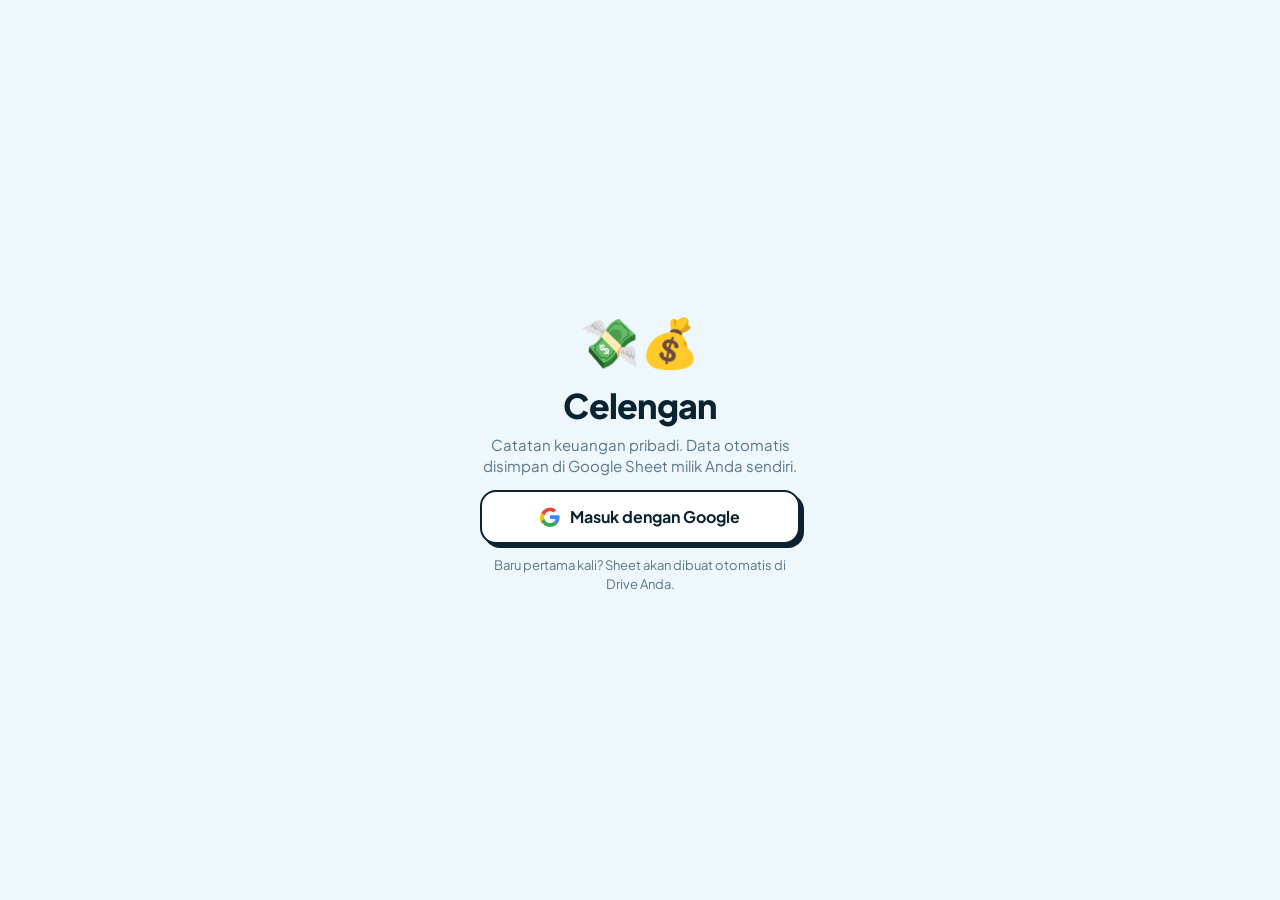
==== commit 0112b30d: "Add files via upload" ====
--- a/index.html
+++ b/index.html
@@ -223,8 +223,7 @@
 }
 function pset(w,k,v){(w=='F'?F:R)[k]=v;$('#pl').remove();w=='F'?fr():rr()}
 
-let S={...EMPTY},tab='trx',sub='bersih',pg='',ym=today().slice(0,7),hide=false,F={},R={},LG,LGP,PIN='',pb='',busy=false,hid=0;
-try{PIN=sessionStorage.getItem('pin')||''}catch(e){}
+let S={...EMPTY},tab='trx',sub='bersih',pg='',ym=today().slice(0,7),hide=false,F={},R={},LG,LGP,busy=false;
 const bn=i=>(S.banks.find(b=>b.id==i)||{nama:'(dompet dihapus)'}).nama;
 const isA=i=>String(i).startsWith('a:');   // tujuan transfer berupa aset: "a:<id aset>"
 const bn2=i=>isA(i)?(S.aset.find(a=>a.id==String(i).slice(2))||{nama:'(aset dihapus)'}).nama:bn(i);
@@ -241,15 +240,14 @@
 }
 const total=()=>bTot();   // total saldo = dompet saja; aset (investasi) hanya masuk nilai bersih
 
-/* ---------- API, Login Google & kunci PIN ---------- */
-let lkMode='pin'; // 'google' | 'pin' | 'newpin'
+/* ---------- API & Login Google (tanpa PIN) ---------- */
 const GOOGLE_SVG='<svg width="20" height="20" viewBox="0 0 24 24"><path fill="#EA4335" d="M12 5c1.6 0 3.1.6 4.2 1.6l3.1-3.1C17.4 1.7 14.9 1 12 1 7.4 1 3.5 3.6 1.6 7.4l3.7 2.8C6.2 7.2 8.9 5 12 5z"/><path fill="#4285F4" d="M23.5 12.3c0-.8-.1-1.6-.2-2.3H12v4.5h6.5c-.3 1.5-1.1 2.8-2.4 3.6l3.7 2.9c2.2-2 3.7-5 3.7-8.7z"/><path fill="#FBBC05" d="M5.3 14.8c-.2-.8-.4-1.6-.4-2.5s.2-1.7.4-2.5L1.6 7C.6 9 0 11.2 0 13.5s.6 4.5 1.6 6.5l3.7-2.9v-2.3z"/><path fill="#34A853" d="M12 24c3.2 0 6-1.1 8-3l-3.7-2.9c-1.1.7-2.5 1.2-4.3 1.2-3.1 0-5.8-2.1-6.7-5l-3.7 2.9C3.5 21.4 7.4 24 12 24z"/></svg>';
 
 async function api(a,d={},keep){
-  const j=await SheetsAPI.call(a,d,PIN);
-  if(PIN&&!(keep&&Q.length))S={...EMPTY,...j};return j.r;
-}
-function fail(e){if(e.auth)lock(e.message);else alert(e.message)}
+  const j=await SheetsAPI.call(a,d);
+  if(!(keep&&Q.length))S={...EMPTY,...j};return j.r;
+}
+function fail(e){if(e.auth||e.oauth)lock(e.message);else alert(e.message)}
 
 /* ---------- antrean latar belakang: simpan ke Sheet tetap jalan walau pindah menu ---------- */
 let Q=[],qb=false,qf=false,tt;
@@ -277,7 +275,7 @@
       qf=true;toast('✕ Gagal menyimpan: '+esc(e.message),'bad',6000);
     }
   }
-  qb=false;if(!PIN)return;
+  qb=false;if(!SheetsAPI.hasUser())return;
   if(qf){qf=false;try{await api('getAll')}catch(e){}}   // gagal: ambil ulang data asli dari Sheet
   draw();
 }
@@ -292,40 +290,41 @@
 }
 
 async function init(){
-  if(!SheetsAPI.hasUser())return googleLoginUI();
-  if(!PIN||!SheetsAPI.hasToken())return lockUI(PIN&&!SheetsAPI.hasToken()?'Masukkan PIN untuk menyambung ulang Google':'',false);
+  if(!SheetsAPI.hasUser()||!SheetsAPI.hasToken())return googleLoginUI();
   $('#ap').innerHTML='<div class="ld"><b>Memuat data dari Google Drive…</b></div>';
   try{await api('getAll');draw('x')}
   catch(e){
-    if(e.auth)return lock(e.message);
+    if(e.auth||e.oauth)return lock(e.message);
     $('#ap').innerHTML=`<div class="card"><b class="out">Gagal memuat data</b><p class="mt">${esc(e.message)}</p>
       <button class="sv" style="margin-top:8px" onclick="init()">Coba lagi</button></div>`;
   }
 }
 function googleLoginUI(msg='',status=''){
-  lkMode='google';$('#lk').hidden=false;
-  const okCfg=SheetsAPI.isClientConfigured();
+  $('#lk').hidden=false;
+  const okCfg=SheetsAPI.isClientConfigured(),u=SheetsAPI.getUser();
   $('#lk').innerHTML=`<div class="lkb"><div class="lg">💸💰</div><h1>Celengan</h1>
-    <p class="mt" style="margin:0 0 18px">Catatan keuangan pribadi. Data otomatis disimpan di Google Sheet milik Anda sendiri.</p>
+    <p class="mt" style="margin:0 0 14px">Catatan keuangan pribadi. Data otomatis disimpan di Google Sheet milik Anda sendiri.</p>
+    ${u&&u.email?`<div class="upill">${esc(u.email)}</div>`:''}
     ${okCfg?'':`<div class="gcfg"><b style="font-size:13px">Pengaturan Developer (Sekali saja)</b>
       <p class="mt" style="font-size:12px;margin:4px 0">Tempel Google OAuth Client ID Anda, atau isi di file <code>sheets-api.js</code>.</p>
       <input id="gcid" placeholder="xxxx.apps.googleusercontent.com" value="${esc(SheetsAPI.getClientId().startsWith('GANTI_')?'':SheetsAPI.getClientId())}">
       <button class="sv" style="margin-top:4px;padding:10px;min-height:40px" onclick="saveClientIdUI()">Simpan Client ID</button></div>`}
-    <button class="gbtn" onclick="startGoogleLogin()" ${busy||!okCfg?'disabled':''}>${busy?SP+'<span>'+esc(status||'Menghubungkan…')+'</span>':GOOGLE_SVG+'<span>Masuk dengan Google</span>'}</button>
-    <p class="${msg?'out':'mt'}" style="min-height:22px;margin:12px 0 0;font-size:13px">${esc(msg||(okCfg?'Baru pertama kali? Sheet akan dibuat otomatis di Drive Anda.':''))}</p></div>`;
+    <button class="gbtn" style="margin-top:10px" onclick="startGoogleLogin(${u&&u.email?'true':'false'})" ${busy||!okCfg?'disabled':''}>${busy?SP+'<span>'+esc(status||'Menghubungkan…')+'</span>':GOOGLE_SVG+'<span>'+(u&&u.email?'Lanjutkan dengan Google':'Masuk dengan Google')+'</span>'}</button>
+    ${u&&u.email&&!busy?`<button class="lksub" onclick="switchGoogleAccount()">Ganti akun Google</button>`:''}
+    <p class="${msg?'out':'mt'}" style="min-height:22px;margin:12px 0 0;font-size:13px">${esc(msg||(okCfg?(u&&u.email?'Sesi berakhir. Ketuk tombol di atas untuk masuk kembali.':'Baru pertama kali? Sheet akan dibuat otomatis di Drive Anda.'):''))}</p></div>`;
 }
 function saveClientIdUI(){
   const v=($('#gcid').value||'').trim();
   if(!v||!v.includes('.apps.googleusercontent.com'))return alert('Masukkan Google Client ID yang valid (*.apps.googleusercontent.com)');
   SheetsAPI.setClientId(v);googleLoginUI();
 }
-async function startGoogleLogin(){
+async function startGoogleLogin(resume=false){
   if(busy)return;busy=true;googleLoginUI('','Membuka login Google…');
   try{
-    const res=await SheetsAPI.signIn(s=>googleLoginUI('',s));
-    busy=false;pb='';
-    if(res.isNew){createPinUI('Sheet baru berhasil dibuat di Google Drive Anda! Buat PIN (4–8 angka) untuk mengunci aplikasi.');}
-    else{lockUI('Spreadsheet ditemukan! Masukkan PIN Anda.',false);}
+    const res=await SheetsAPI.signIn(s=>googleLoginUI('',s),resume?'':'select_account');
+    await api('login');
+    busy=false;$('#lk').hidden=true;draw('x');
+    if(res.isNew)toast('✓ Sheet baru dibuat di Google Drive Anda!','ok',3200);
   }catch(e){
     busy=false;googleLoginUI(e.message||'Gagal masuk dengan Google');
   }
@@ -335,69 +334,9 @@
   SheetsAPI.signOut();lock();
 }
 function lock(msg=''){
-  Q=[];PIN='';pb='';try{sessionStorage.removeItem('pin')}catch(e){}
-  S={...EMPTY};closeM();$('#ap').innerHTML='';$('#nv').hidden=true;$('#fab').classList.add('h');
-  if(!SheetsAPI.hasUser())return googleLoginUI(msg);
-  lockUI(msg);
-}
-function lockUI(msg='',bad=true){
-  lkMode='pin';$('#lk').hidden=false;
-  const u=SheetsAPI.getUser()||{};
-  const keys=[1,2,3,4,5,6,7,8,9,'<',0,'ok'];
-  $('#lk').innerHTML=`<div class="lkb"><div class="lg">💸💰</div><h1>Celengan</h1>
-    ${u.email?`<div class="upill">${esc(u.email)}</div>`:''}
-    <p class="mt" style="margin:6px 0 0">Masukkan PIN</p>
-    <div class="dots ${msg&&bad?'sh':''}">${[...Array(Math.max(4,pb.length))].map((_,i)=>`<i class="${i<pb.length?'f':''} ${i==pb.length-1?'n':''}"></i>`).join('')}</div>
-    <p class="${bad?'out':'mt'}" style="min-height:22px;margin:6px 0">${esc(msg)}</p>
-    <div class="kp">${keys.map(k=>`<button class="${k=='ok'?'ok':''}" onclick="kp('${k}')" aria-label="${k=='<'?'Hapus':k=='ok'?'Masuk':k}">${k=='<'?'⌫':k=='ok'?'✓':k}</button>`).join('')}</div>
-    <button class="lksub" onclick="switchGoogleAccount()">Ganti akun Google</button></div>`;
-}
-function createPinUI(msg='',bad=false){
-  lkMode='newpin';$('#lk').hidden=false;
-  const keys=[1,2,3,4,5,6,7,8,9,'<',0,'ok'];
-  $('#lk').innerHTML=`<div class="lkb"><div class="lg">🔐</div><h1>Buat PIN Baru</h1>
-    <p class="mt" style="margin:0">Minimal 4 angka (untuk buka aplikasi)</p>
-    <div class="dots ${msg&&bad?'sh':''}">${[...Array(Math.max(4,pb.length))].map((_,i)=>`<i class="${i<pb.length?'f':''} ${i==pb.length-1?'n':''}"></i>`).join('')}</div>
-    <p class="${bad?'out':'in'}" style="min-height:22px;margin:6px 0;font-size:13px">${esc(msg)}</p>
-    <div class="kp">${keys.map(k=>`<button class="${k=='ok'?'ok':''}" onclick="kp('${k}')" aria-label="${k=='<'?'Hapus':k=='ok'?'Simpan':k}">${k=='<'?'⌫':k=='ok'?'✓':k}</button>`).join('')}</div>
-    <button class="lksub" onclick="useDefaultPin()">Lewati (pakai PIN 1234)</button></div>`;
-}
-async function useDefaultPin(){
-  if(busy)return;pb='1234';await submitNewPin();
-}
-function kp(k){
-  if(busy)return;
-  if(k=='ok')return lkMode==='newpin'?submitNewPin():submitPin();
-  if(k=='<')pb=pb.slice(0,-1);else if(pb.length<8)pb+=k;
-  lkMode==='newpin'?createPinUI():lockUI();
-}
-async function submitNewPin(){
-  if(busy)return;
-  if(pb.length<4)return createPinUI('PIN minimal 4 angka',true);
-  busy=true;const np=pb;createPinUI('Menyimpan PIN…',false);
-  try{
-    PIN='1234';
-    await api('setPin',{newPin:np});
-    PIN=np;try{sessionStorage.setItem('pin',PIN)}catch(e){}
-    pb='';$('#lk').hidden=true;draw('x');toast('✓ Akun & Sheet siap digunakan!','ok',3000);
-  }catch(e){PIN='';createPinUI(e.message,true);}
-  busy=false;
-}
-async function submitPin(){
-  if(!pb||busy)return;
-  busy=true;PIN=pb;lockUI('Memeriksa…',false);
-  try{await api('login');try{sessionStorage.setItem('pin',PIN)}catch(e){}pb='';$('#lk').hidden=true;draw('x')}
-  catch(e){PIN='';pb='';lockUI(e.auth?e.message:'Gagal terhubung: '+e.message)}
-  busy=false;
-}
-addEventListener('keydown',e=>{
-  if($('#lk').hidden||(lkMode!=='pin'&&lkMode!=='newpin'))return;
-  if(document.activeElement&&document.activeElement.tagName==='INPUT')return;
-  if(/^\d$/.test(e.key))kp(e.key);else if(e.key=='Backspace')kp('<');else if(e.key=='Enter')kp('ok');
-});
-document.addEventListener('visibilitychange',()=>{ // kunci otomatis setelah 3 menit di latar belakang
-  if(document.hidden)hid=Date.now();else if(PIN&&hid&&Date.now()-hid>180000&&!Q.length&&!qb)lock();
-});
+  Q=[];S={...EMPTY};closeM();$('#ap').innerHTML='';$('#nv').hidden=true;$('#fab').classList.add('h');
+  googleLoginUI(msg);
+}
 
 /* ---------- komponen ---------- */
 function chips(){
@@ -523,8 +462,6 @@
       ['rutin','🔁','#0bc78d','Transaksi otomatis',S.rutin.filter(r=>r.aktif).length+' aktif']].map(rw).join('')}
       <div class="row2" onclick="openSheet()"><div class="ic" style="background:#22c55e33">📊</div><span class="g">Google Sheet saya</span><span class="mt">Buka</span><span class="chev">›</span></div></div>
       <p class="gl">Tampilan</p><div class="grp">${rw(['tema','🎨','#ffd60a','Tema warna',TEMA[tema][0]])}</div><p class="gl">Keamanan</p><div class="grp">
-      <div class="row2" onclick="pinForm()"><div class="ic" style="background:#3b82f633">🔑</div><span class="g">Ubah PIN</span><span class="chev">›</span></div>
-      <div class="row2" onclick="lock()"><div class="ic" style="background:#ef5b5b33">🔒</div><span class="g">Kunci aplikasi sekarang</span><span class="chev">›</span></div>
       <div class="row2" onclick="logoutGoogle()"><div class="ic" style="background:#f59e0b33">🚪</div><div class="g"><b>Keluar akun Google</b><small class="mt" style="display:block">${esc(u.email||'')}</small></div><span class="chev">›</span></div></div>
       <p class="mt" style="font-size:12px;margin:10px 4px"></p>`;
   },
@@ -800,23 +737,6 @@
   const u=SheetsAPI.getSheetUrl();
   if(u)window.open(u,'_blank','noopener');
 }
-function pinForm(){
-  modal('Ubah PIN',`<div class="fr"><span>PIN baru</span><input id="pn1" type="password" inputmode="numeric" maxlength="8" placeholder="4–8 angka"></div>
-    <div class="fr"><span>Ulangi PIN</span><input id="pn2" type="password" inputmode="numeric" maxlength="8" placeholder="Ketik ulang"></div>
-    <p class="mt" style="font-size:12px">PIN disimpan di tab Config pada Google Sheet Anda.</p>
-    <button class="sv" onclick="savePinForm(this)">Simpan PIN</button>`);
-}
-async function savePinForm(btn){
-  const p1=($('#pn1').value||'').trim(),p2=($('#pn2').value||'').trim();
-  if(!/^\d{4,8}$/.test(p1))return alert('PIN harus 4 sampai 8 digit angka');
-  if(p1!==p2)return alert('Konfirmasi PIN tidak cocok');
-  btn.disabled=true;
-  try{
-    await api('setPin',{newPin:p1});
-    PIN=p1;try{sessionStorage.setItem('pin',PIN)}catch(e){}
-    closeM();toast('✓ PIN diperbarui','ok',2400);
-  }catch(e){btn.disabled=false;fail(e)}
-}
 function logoutGoogle(){
   if(!confirm('Keluar dari akun Google ini? Data tetap aman tersimpan di Google Drive Anda.'))return;
   SheetsAPI.signOut();lock();
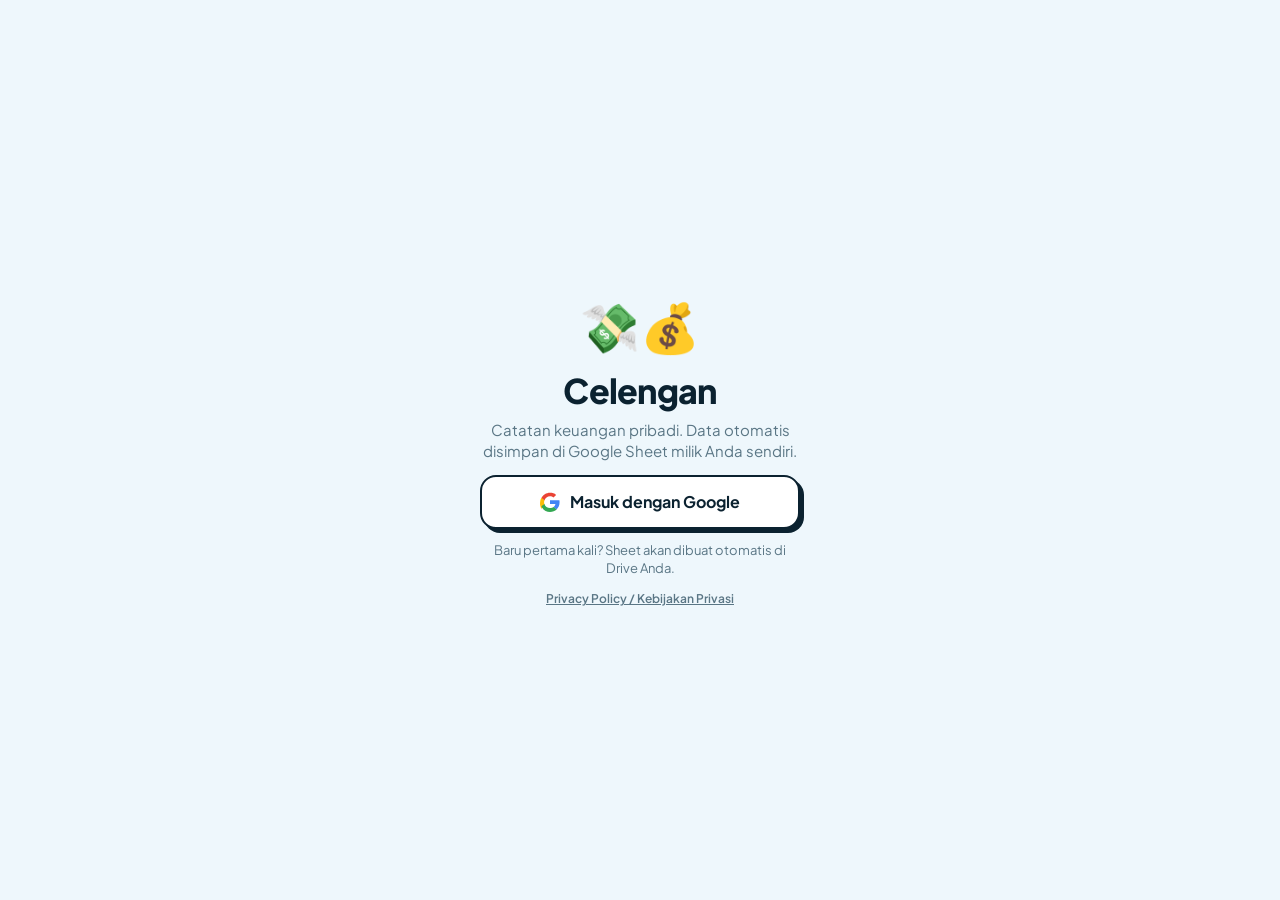
==== commit 03d25571: "Add files via upload" ====
--- a/index.html
+++ b/index.html
@@ -311,7 +311,8 @@
       <button class="sv" style="margin-top:4px;padding:10px;min-height:40px" onclick="saveClientIdUI()">Simpan Client ID</button></div>`}
     <button class="gbtn" style="margin-top:10px" onclick="startGoogleLogin(${u&&u.email?'true':'false'})" ${busy||!okCfg?'disabled':''}>${busy?SP+'<span>'+esc(status||'Menghubungkan…')+'</span>':GOOGLE_SVG+'<span>'+(u&&u.email?'Lanjutkan dengan Google':'Masuk dengan Google')+'</span>'}</button>
     ${u&&u.email&&!busy?`<button class="lksub" onclick="switchGoogleAccount()">Ganti akun Google</button>`:''}
-    <p class="${msg?'out':'mt'}" style="min-height:22px;margin:12px 0 0;font-size:13px">${esc(msg||(okCfg?(u&&u.email?'Sesi berakhir. Ketuk tombol di atas untuk masuk kembali.':'Baru pertama kali? Sheet akan dibuat otomatis di Drive Anda.'):''))}</p></div>`;
+    <p class="${msg?'out':'mt'}" style="min-height:22px;margin:12px 0 0;font-size:13px">${esc(msg||(okCfg?(u&&u.email?'Sesi berakhir. Ketuk tombol di atas untuk masuk kembali.':'Baru pertama kali? Sheet akan dibuat otomatis di Drive Anda.'):''))}</p>
+    <p style="margin:14px 0 0;font-size:12px"><a href="privacy.html" target="_blank" rel="noopener" style="color:var(--m);font-weight:600">Privacy Policy / Kebijakan Privasi</a></p></div>`;
 }
 function saveClientIdUI(){
   const v=($('#gcid').value||'').trim();
@@ -463,7 +464,7 @@
       <div class="row2" onclick="openSheet()"><div class="ic" style="background:#22c55e33">📊</div><span class="g">Google Sheet saya</span><span class="mt">Buka</span><span class="chev">›</span></div></div>
       <p class="gl">Tampilan</p><div class="grp">${rw(['tema','🎨','#ffd60a','Tema warna',TEMA[tema][0]])}</div><p class="gl">Keamanan</p><div class="grp">
       <div class="row2" onclick="logoutGoogle()"><div class="ic" style="background:#f59e0b33">🚪</div><div class="g"><b>Keluar akun Google</b><small class="mt" style="display:block">${esc(u.email||'')}</small></div><span class="chev">›</span></div></div>
-      <p class="mt" style="font-size:12px;margin:10px 4px"></p>`;
+      <p class="mt" style="font-size:12px;margin:10px 4px"><a href="privacy.html" target="_blank" rel="noopener" style="color:var(--m)">Privacy Policy / Kebijakan Privasi</a></p>`;
   },
   target(){
     const sv=x=>isA(x)?Number((S.aset.find(a=>a.id==String(x).slice(2))||{}).nilai||0):Number((S.banks.find(b=>b.id==x)||{}).saldo||0);
